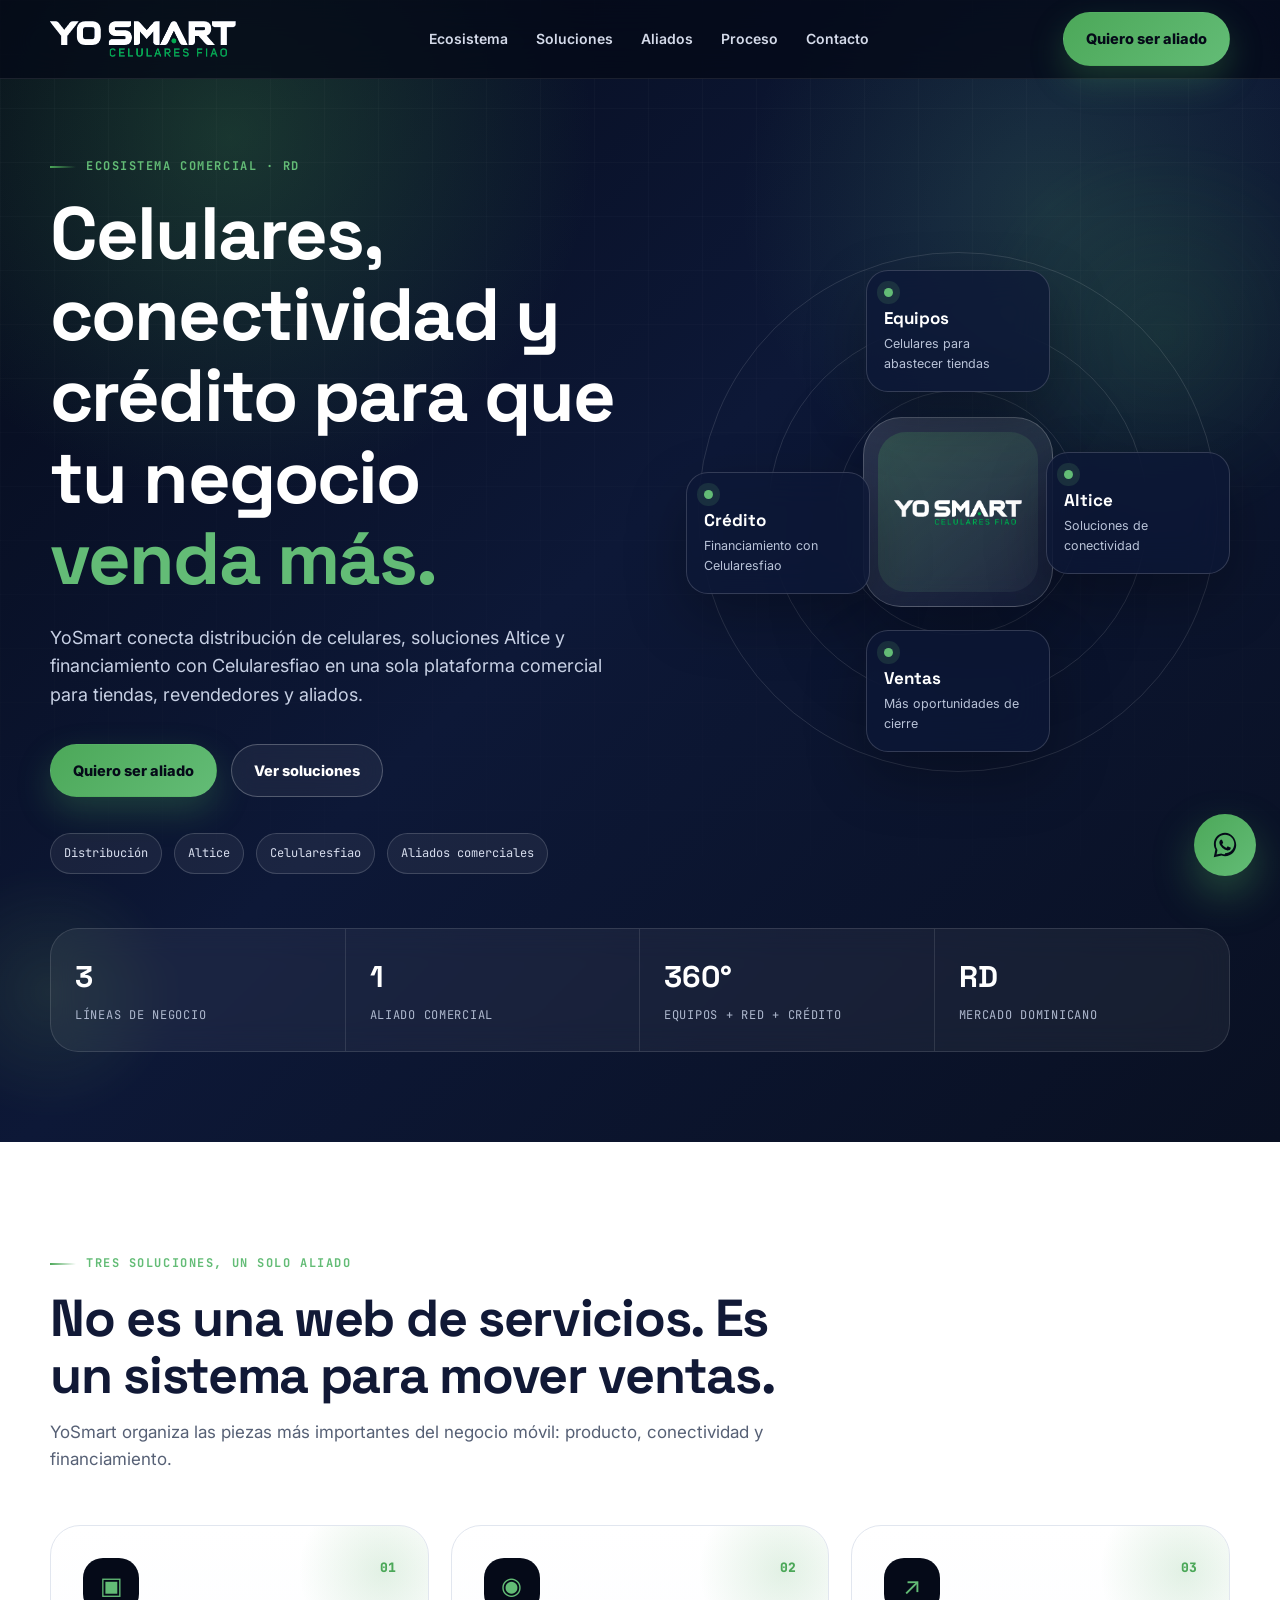
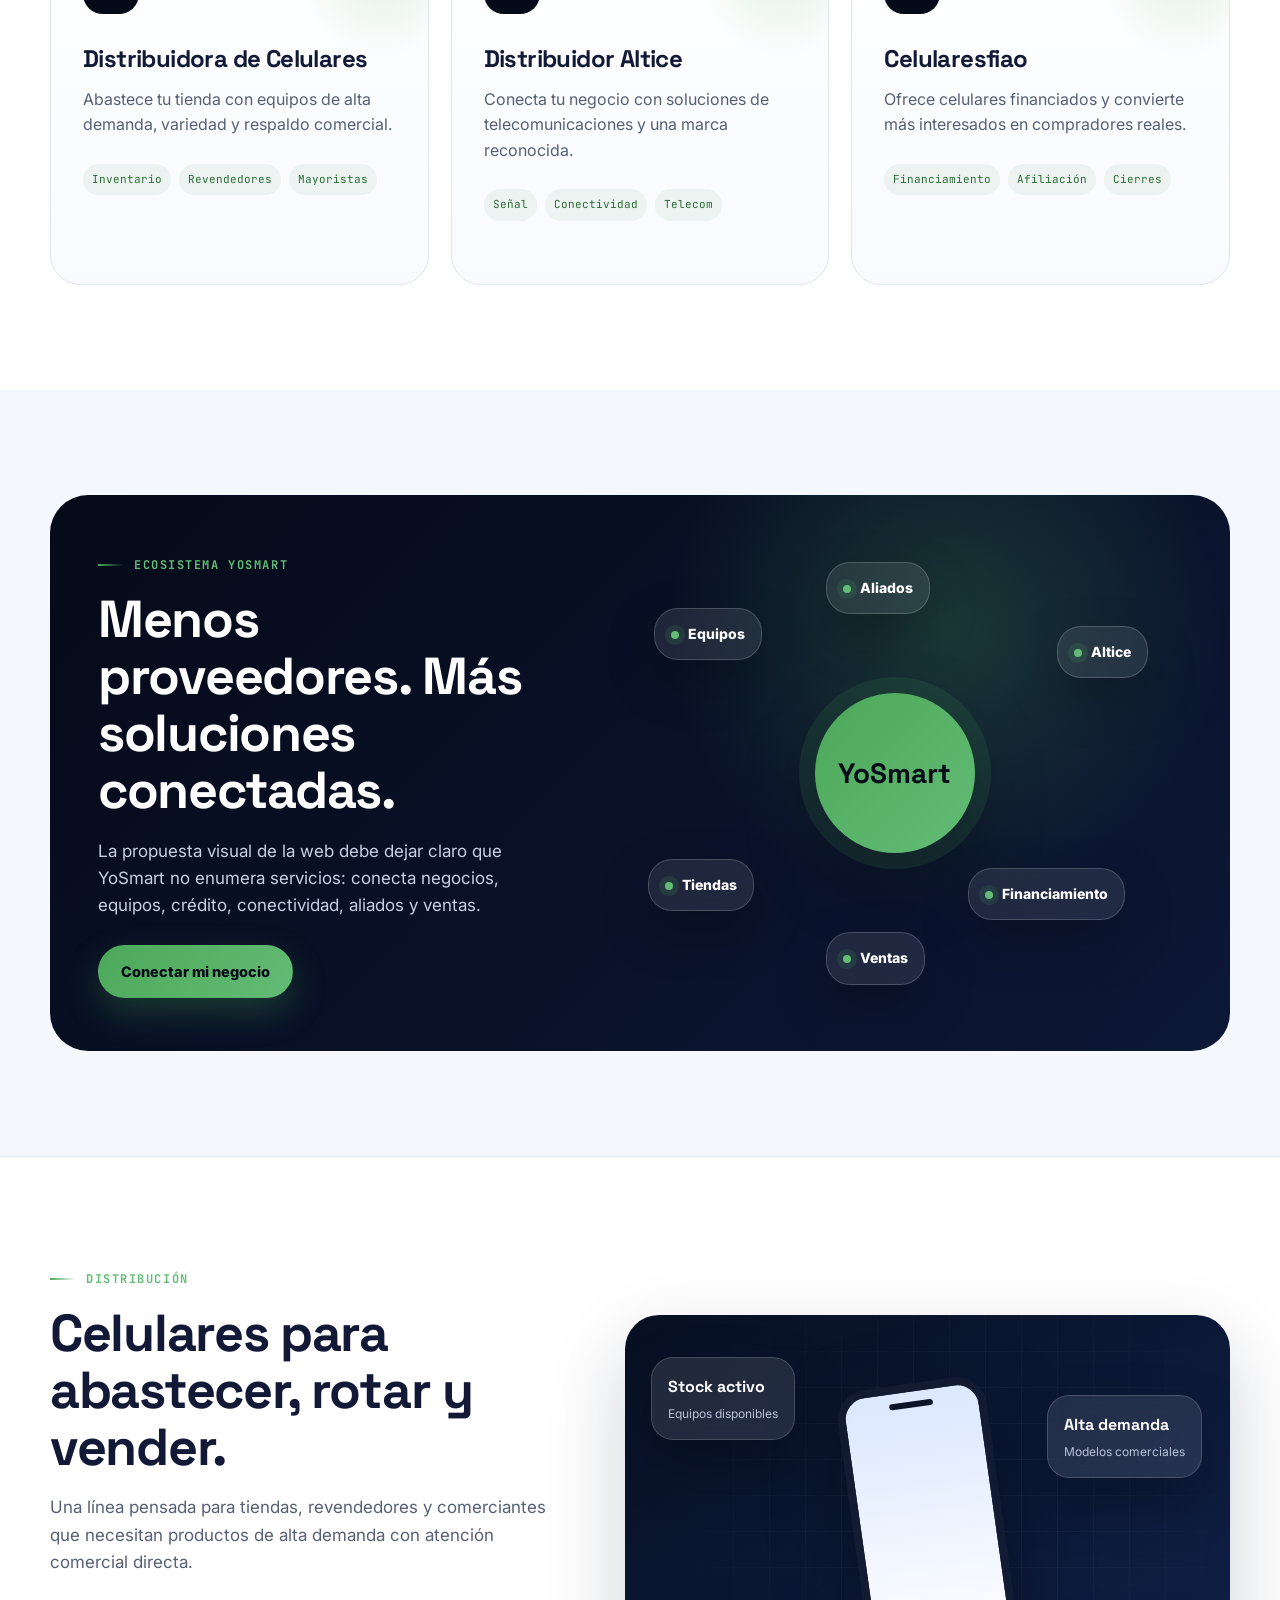
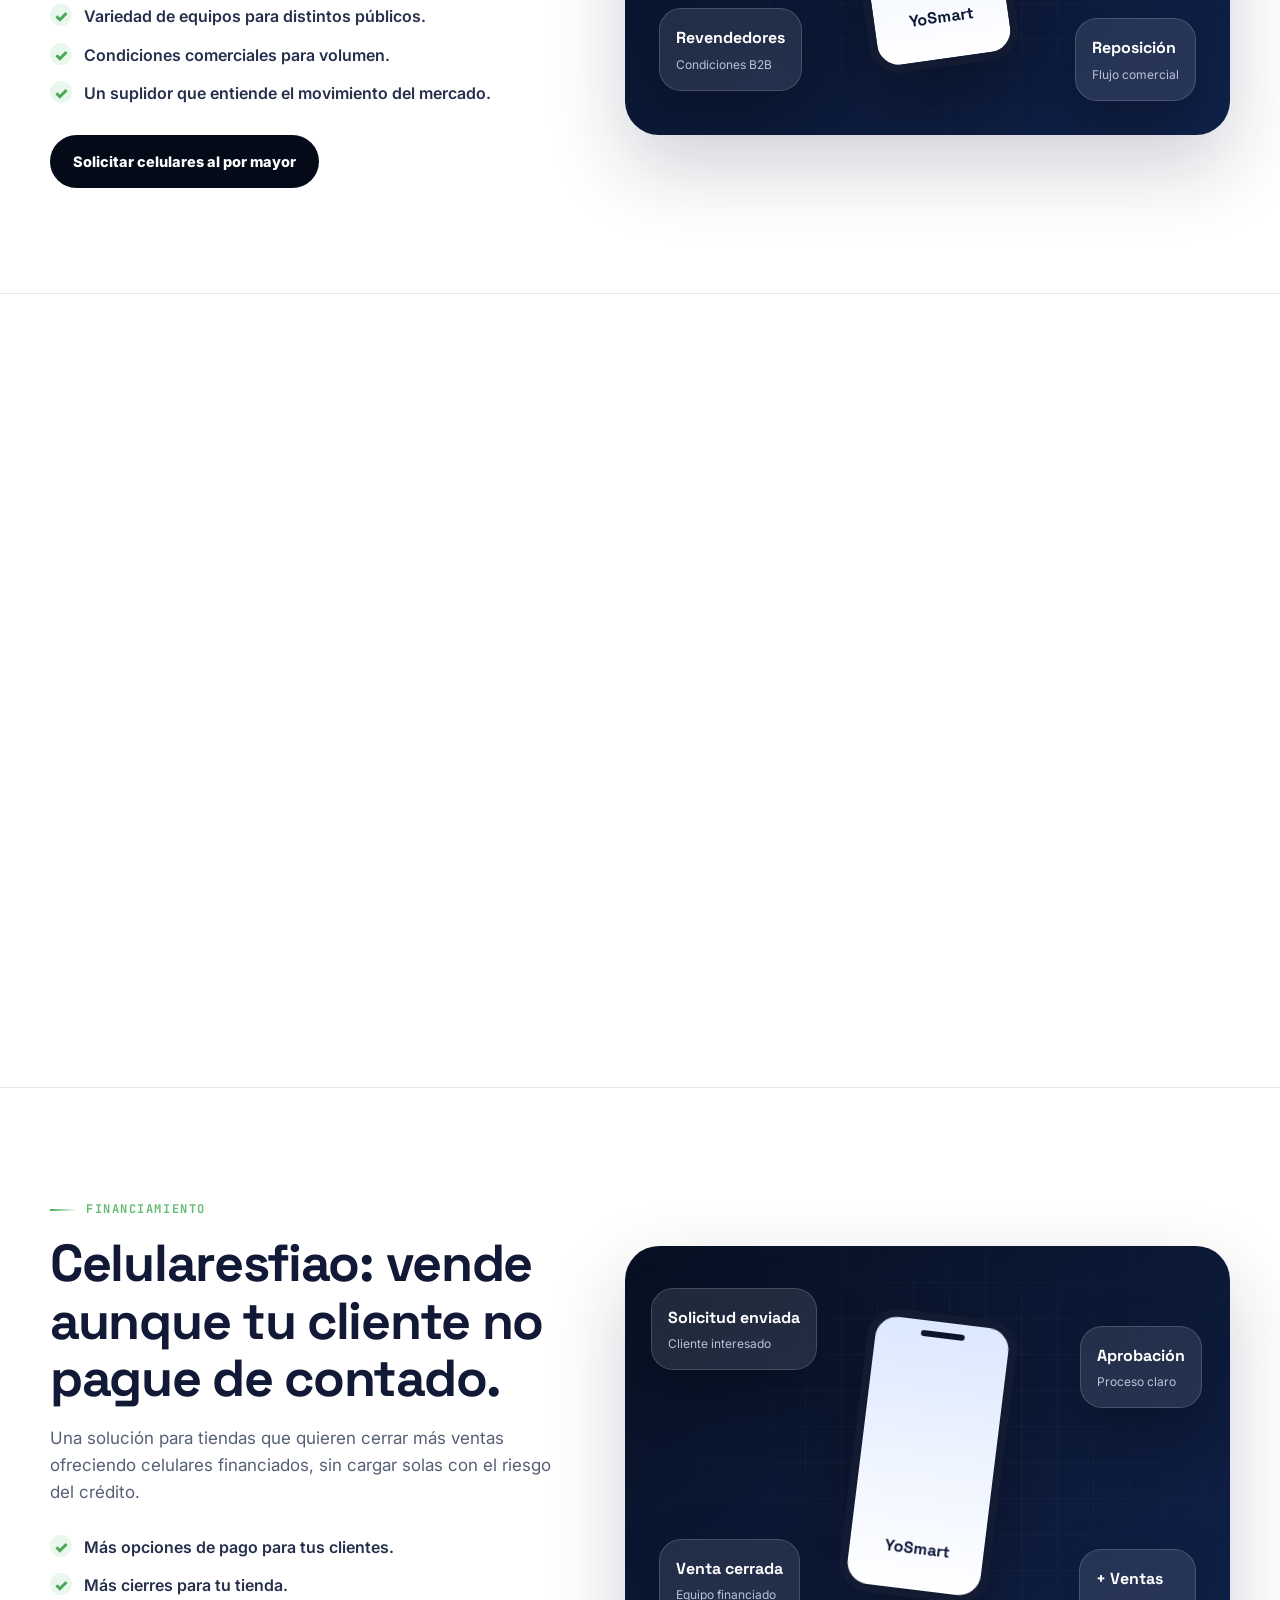
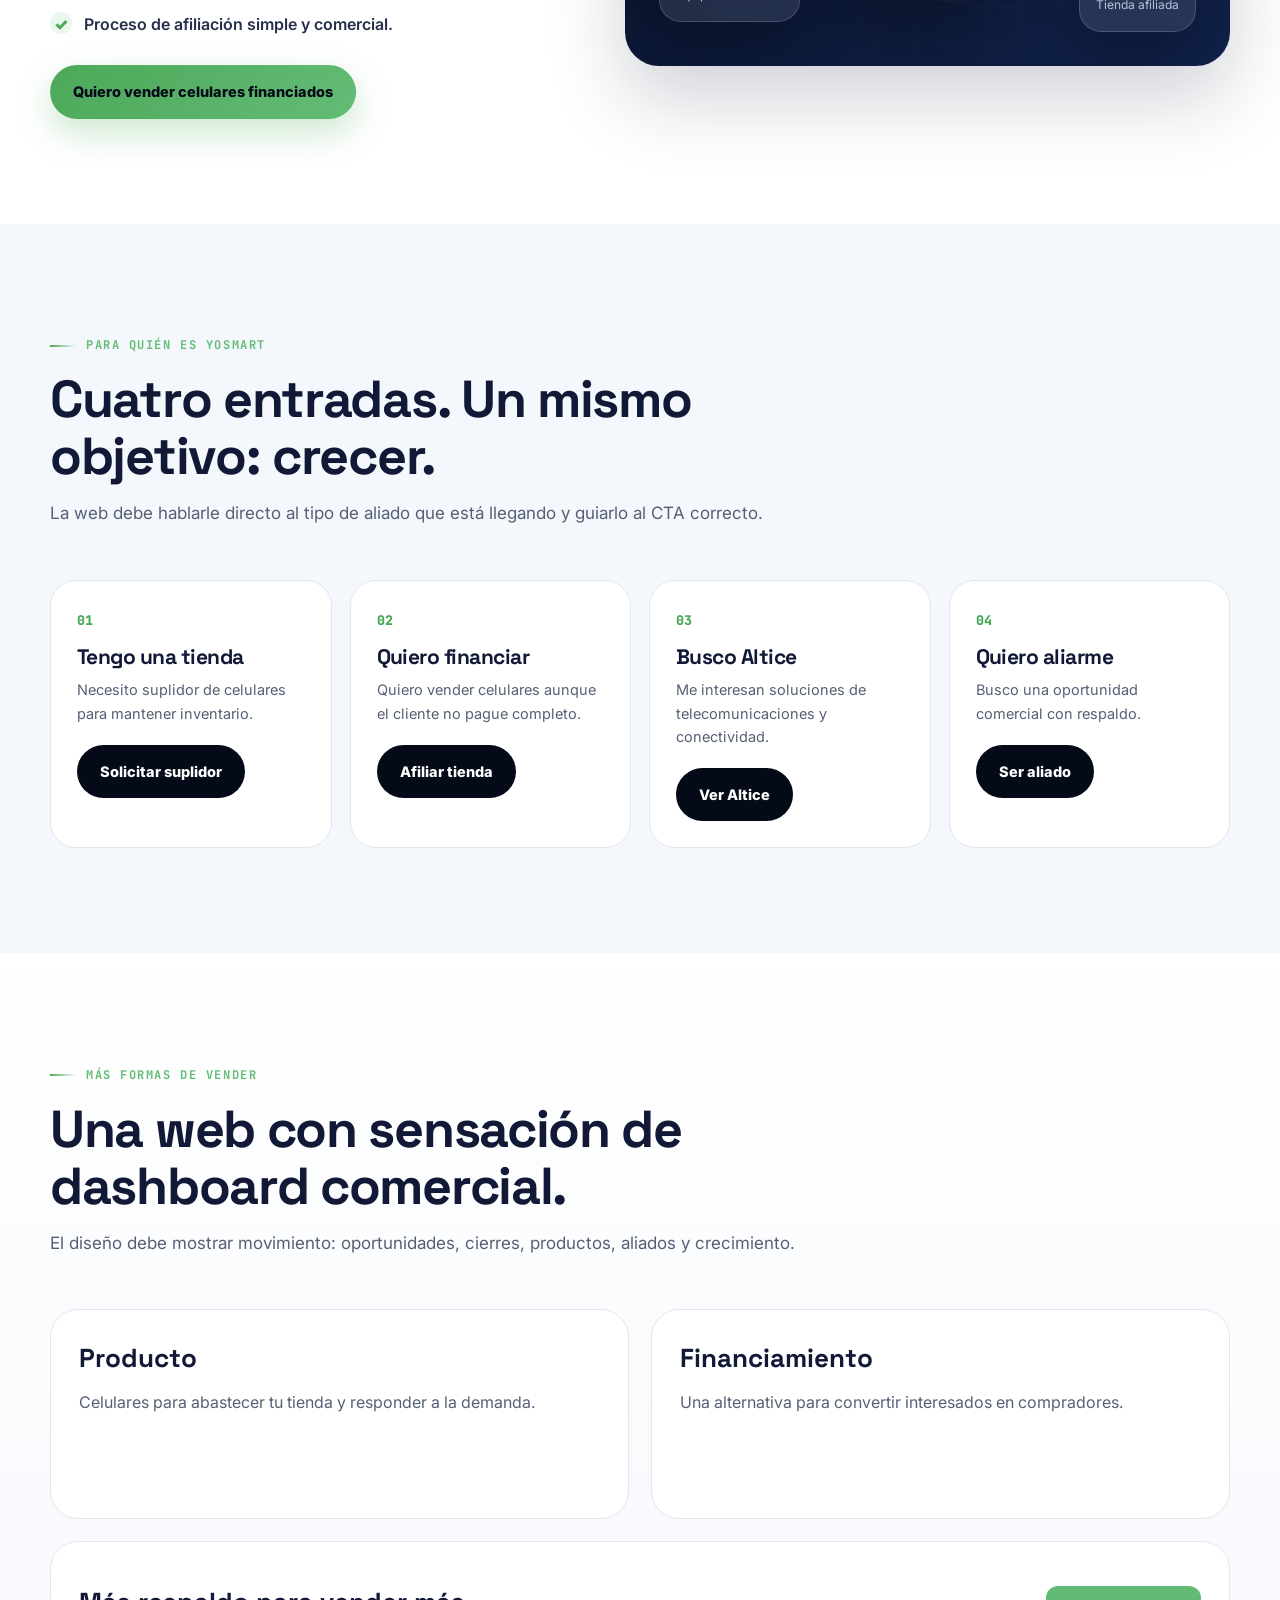
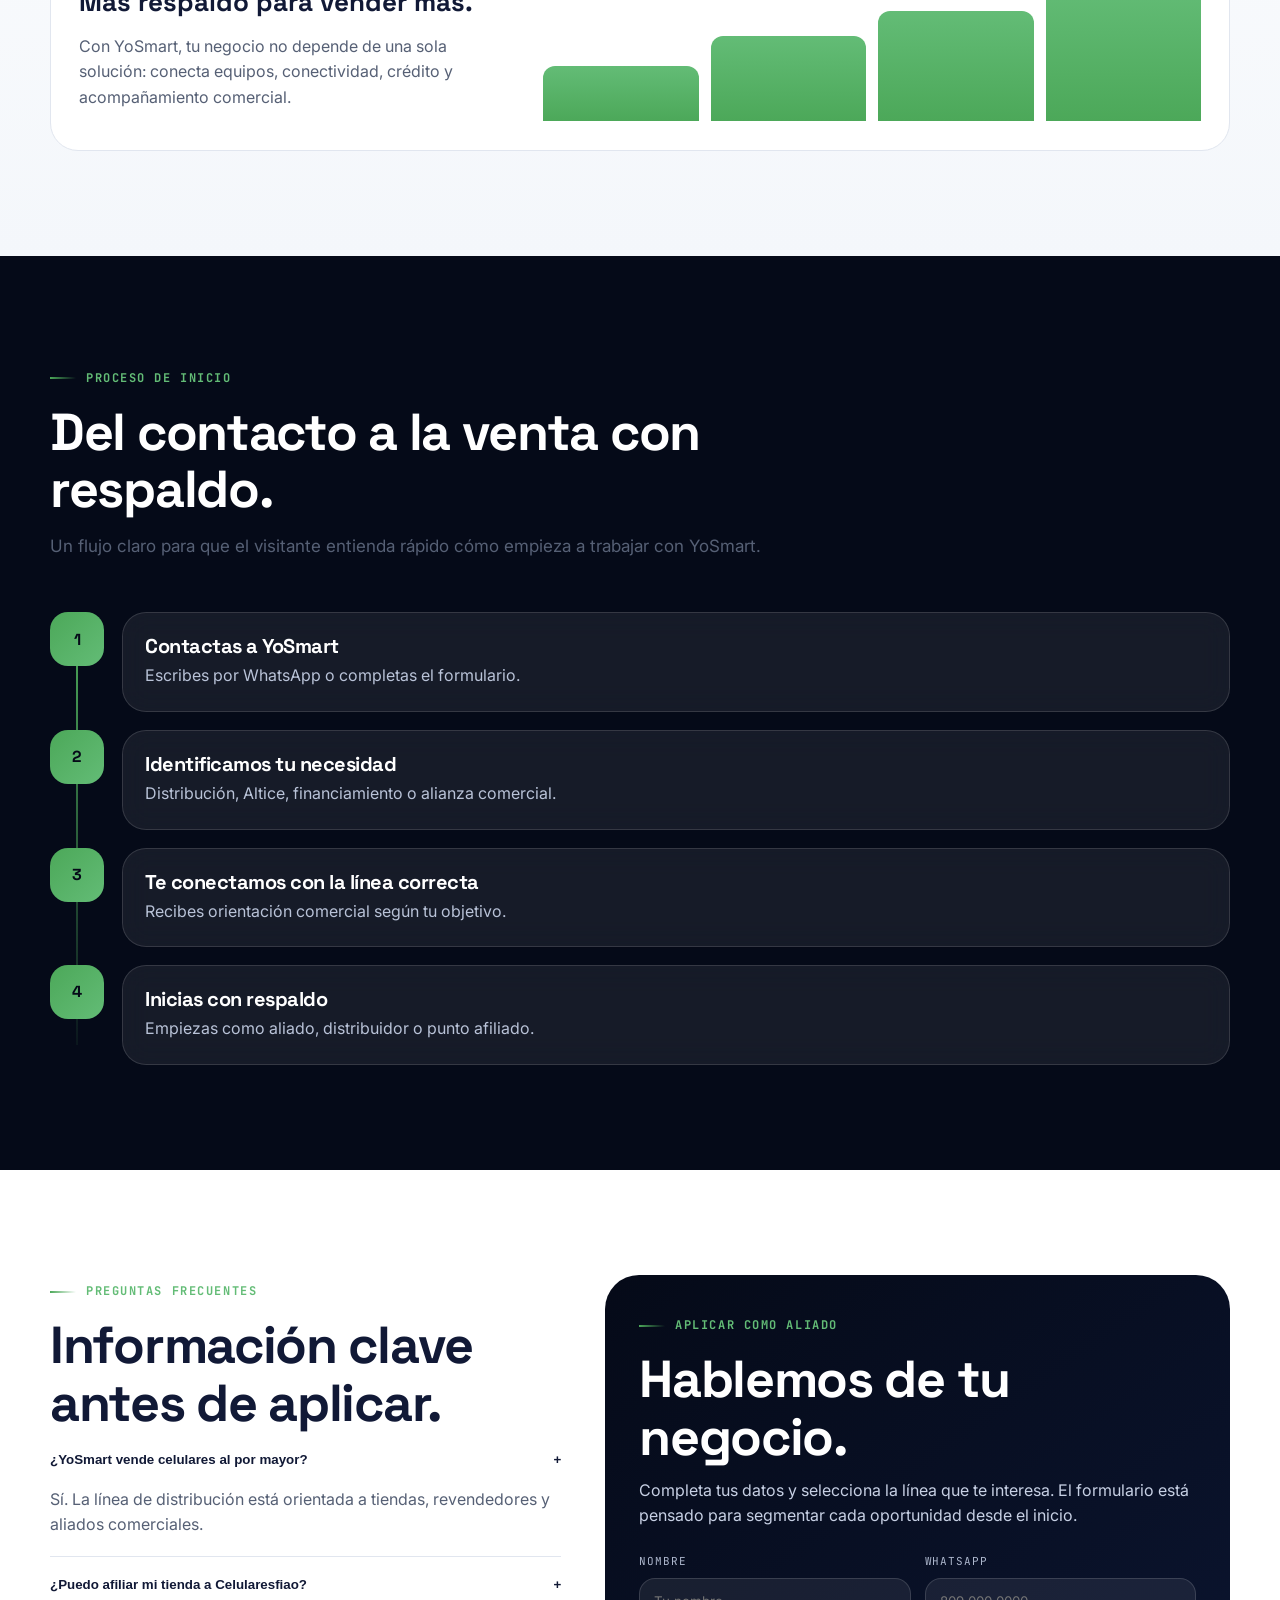
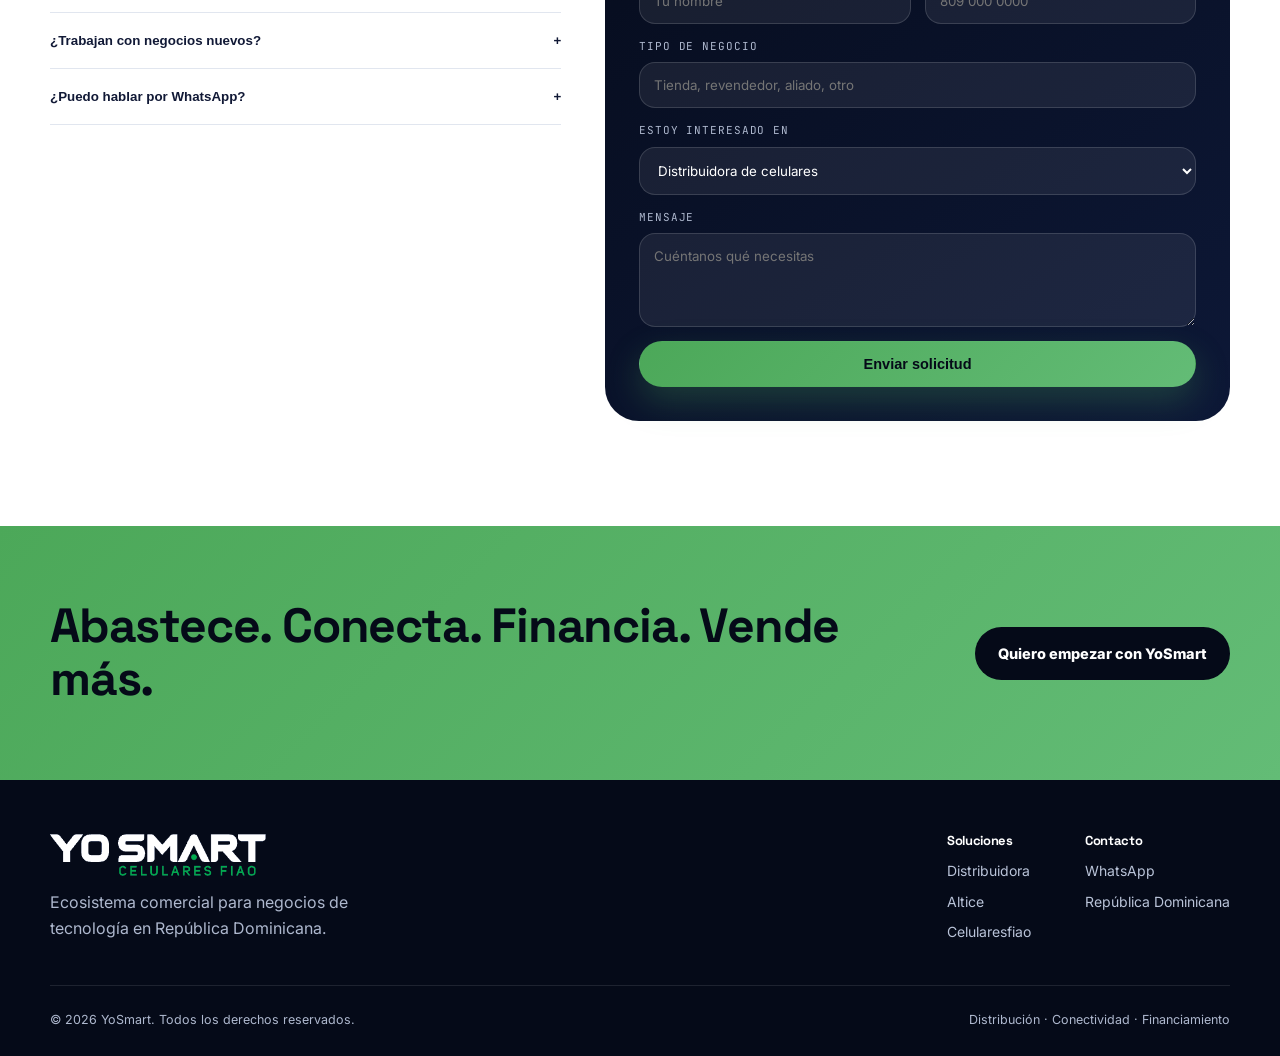
==== index.html @ c8b940a9 "Create index.html" ====
<!DOCTYPE html>
<html lang="es">
<head>
<meta charset="UTF-8" />
<meta name="viewport" content="width=device-width, initial-scale=1.0" />
<title>YoSmart | Ecosistema comercial de celulares, Altice y financiamiento</title>
<meta name="description" content="YoSmart conecta distribución de celulares, soluciones Altice y financiamiento con Celularesfiao para tiendas y aliados comerciales en República Dominicana." />
<link rel="preconnect" href="https://fonts.googleapis.com">
<link rel="preconnect" href="https://fonts.gstatic.com" crossorigin>
<link href="https://fonts.googleapis.com/css2?family=Space+Grotesk:wght@500;600;700&family=Inter:wght@400;500;600;700;800&family=JetBrains+Mono:wght@500;600;700&display=swap" rel="stylesheet">
<style>
:root{
  --navy:#0D1837;--navy-2:#101E44;--deep:#050A18;--deep-2:#081126;--green:#4CA859;--green-2:#63BC76;--lime:#B5FF7A;--white:#fff;--off:#F4F7FB;--muted:#AAB3C9;--text:#111936;--slate:#566075;--line:rgba(255,255,255,.12);--line-dark:#E1E6EF;--max:1180px;--display:'Space Grotesk',sans-serif;--body:'Inter',sans-serif;--mono:'JetBrains Mono',monospace;
}
*{box-sizing:border-box;margin:0;padding:0}
html{scroll-behavior:smooth}
body{font-family:var(--body);background:var(--off);color:var(--text);line-height:1.6;overflow-x:hidden}
a{color:inherit;text-decoration:none} img{max-width:100%;display:block} ul{list-style:none}
.wrap{width:min(var(--max),calc(100% - 48px));margin:auto}
@media(max-width:640px){.wrap{width:min(var(--max),calc(100% - 34px));}}
.eyebrow{font-family:var(--mono);font-size:12px;font-weight:700;letter-spacing:.13em;text-transform:uppercase;color:var(--green-2);display:inline-flex;gap:10px;align-items:center;margin-bottom:16px}
.eyebrow:before{content:'';width:26px;height:2px;background:linear-gradient(90deg,var(--green),transparent);display:block}
h1,h2,h3,h4{font-family:var(--display);letter-spacing:-.025em;line-height:1.1} h1{font-size:clamp(38px,6vw,74px)} h2{font-size:clamp(30px,4.2vw,52px)} h3{font-size:24px}
.btn{display:inline-flex;align-items:center;justify-content:center;gap:10px;padding:14px 22px;border-radius:999px;font-weight:800;font-size:14.5px;border:1px solid transparent;transition:.22s ease;white-space:nowrap}
.btn-primary{background:linear-gradient(135deg,var(--green),var(--green-2));color:var(--deep);box-shadow:0 14px 34px rgba(76,168,89,.28)}
.btn-primary:hover{transform:translateY(-2px);box-shadow:0 18px 44px rgba(76,168,89,.38)}
.btn-glass{border-color:rgba(255,255,255,.25);background:rgba(255,255,255,.06);color:#fff;backdrop-filter:blur(12px)}
.btn-glass:hover{border-color:var(--green-2);background:rgba(76,168,89,.12)}
.btn-dark{background:var(--deep);color:#fff}.btn-dark:hover{background:var(--navy)}
/* Header */
header{position:fixed;top:0;left:0;right:0;z-index:50;background:rgba(5,10,24,.78);backdrop-filter:blur(18px);border-bottom:1px solid rgba(255,255,255,.09)}
.nav{height:78px;display:flex;align-items:center;justify-content:space-between;gap:22px}.logo img{height:36px;width:auto}.nav-links{display:flex;align-items:center;gap:28px;color:#D4DAE9;font-size:14px;font-weight:600}.nav-links a:hover{color:#fff}.nav-actions{display:flex;align-items:center;gap:12px}.menu{display:none;background:none;color:#fff;border:0;font-size:28px}
@media(max-width:960px){.menu{display:block}.nav-links{position:fixed;top:78px;right:0;bottom:0;width:min(360px,100%);padding:28px;background:rgba(8,17,38,.98);flex-direction:column;align-items:flex-start;transform:translateX(105%);transition:.25s ease}.nav-links.open{transform:translateX(0)}.nav-links a{padding:12px 0;width:100%;border-bottom:1px solid rgba(255,255,255,.08)}.nav-actions .btn{display:none}}
/* Hero */
.hero{min-height:100vh;padding:150px 0 90px;color:#fff;position:relative;overflow:hidden;background:radial-gradient(circle at 18% 12%,rgba(76,168,89,.26),transparent 25%),radial-gradient(circle at 82% 18%,rgba(99,188,118,.17),transparent 22%),linear-gradient(135deg,var(--deep),var(--navy) 48%,#091022)}
.hero:before{content:'';position:absolute;inset:0;background-image:linear-gradient(rgba(255,255,255,.035) 1px,transparent 1px),linear-gradient(90deg,rgba(255,255,255,.035) 1px,transparent 1px);background-size:54px 54px;mask-image:linear-gradient(to bottom,#000 0%,transparent 90%);opacity:.72}
.orb{position:absolute;border-radius:50%;filter:blur(2px);opacity:.65}.orb.one{width:410px;height:410px;background:radial-gradient(circle,rgba(76,168,89,.18),transparent 68%);right:-90px;top:130px;animation:float 7s ease-in-out infinite}.orb.two{width:260px;height:260px;background:radial-gradient(circle,rgba(181,255,122,.14),transparent 70%);left:-80px;bottom:20px;animation:float 8s ease-in-out infinite reverse}
@keyframes float{0%,100%{transform:translateY(0)}50%{transform:translateY(-18px)}}
.hero-grid{position:relative;z-index:2;display:grid;grid-template-columns:1fr .95fr;gap:64px;align-items:center}@media(max-width:980px){.hero-grid{grid-template-columns:1fr;gap:46px}}
.hero h1 span{color:var(--green-2)}.hero-sub{font-size:18px;color:#C7D0E4;max-width:620px;margin:24px 0 34px}.hero-ctas{display:flex;gap:14px;flex-wrap:wrap}.trust-row{display:flex;gap:12px;flex-wrap:wrap;margin-top:36px}.pill{border:1px solid rgba(255,255,255,.16);background:rgba(255,255,255,.06);padding:10px 13px;border-radius:999px;font-family:var(--mono);font-size:12px;color:#D8DEEE}
.ecosystem{position:relative;min-height:540px;display:grid;place-items:center}.rings{position:absolute;inset:0;display:grid;place-items:center}.ring{position:absolute;border:1px solid rgba(255,255,255,.12);border-radius:50%;animation:spin 22s linear infinite}.ring.r1{width:520px;height:520px}.ring.r2{width:380px;height:380px;animation-duration:18s;animation-direction:reverse}.ring.r3{width:245px;height:245px;animation-duration:28s}@keyframes spin{to{transform:rotate(360deg)}}
.core{position:relative;z-index:3;width:190px;height:190px;border-radius:38px;background:linear-gradient(145deg,rgba(255,255,255,.13),rgba(255,255,255,.04));border:1px solid rgba(255,255,255,.22);display:grid;place-items:center;box-shadow:0 30px 90px rgba(0,0,0,.36);backdrop-filter:blur(16px)}.core:after{content:'';position:absolute;inset:14px;border-radius:28px;background:linear-gradient(135deg,rgba(76,168,89,.25),rgba(255,255,255,.04));z-index:-1}.core img{width:128px}
.node{position:absolute;z-index:4;width:184px;background:rgba(13,24,55,.74);border:1px solid rgba(255,255,255,.16);border-radius:22px;padding:17px;box-shadow:0 24px 60px rgba(0,0,0,.28);backdrop-filter:blur(18px);animation:bob 4.8s ease-in-out infinite}.node b{font-family:var(--display);display:block;font-size:17px;line-height:1.1}.node span{font-size:12.5px;color:#B9C3D8;display:block;margin-top:6px}.node:before{content:'';width:9px;height:9px;background:var(--green-2);border-radius:50%;display:block;box-shadow:0 0 0 7px rgba(99,188,118,.15);margin-bottom:12px}.n1{top:28px;left:50%;transform:translateX(-50%);animation-delay:.2s}.n2{right:0;top:210px;animation-delay:.8s}.n3{left:0;top:230px;animation-delay:1.1s}.n4{bottom:30px;left:50%;transform:translateX(-50%);animation-delay:1.5s}@keyframes bob{0%,100%{margin-top:0}50%{margin-top:-10px}}
.metric-strip{position:relative;z-index:3;margin-top:54px;display:grid;grid-template-columns:repeat(4,1fr);border:1px solid rgba(255,255,255,.12);border-radius:28px;overflow:hidden;background:rgba(255,255,255,.055);backdrop-filter:blur(15px)}.metric{padding:24px;border-right:1px solid rgba(255,255,255,.11)}.metric:last-child{border-right:0}.metric b{font-family:var(--display);font-size:30px;display:block;color:#fff}.metric span{font-size:12px;color:#AEB8CE;font-family:var(--mono);text-transform:uppercase;letter-spacing:.06em}@media(max-width:820px){.metric-strip{grid-template-columns:1fr 1fr}.metric:nth-child(2){border-right:0}}@media(max-width:520px){.ecosystem{min-height:460px}.ring.r1{width:380px;height:380px}.ring.r2{width:285px;height:285px}.node{width:150px;padding:13px}.n2{right:-8px}.n3{left:-8px}.metric-strip{grid-template-columns:1fr}.metric{border-right:0;border-bottom:1px solid rgba(255,255,255,.11)}}
section{padding:105px 0}@media(max-width:720px){section{padding:76px 0}}
.section-head{max-width:760px;margin-bottom:52px}.section-head p{margin-top:15px;color:var(--slate);font-size:17px}.dark{background:linear-gradient(180deg,var(--deep),var(--navy));color:#fff}.dark h2,.dark h3{color:#fff}.dark .section-head p{color:#B9C3D8}
/* solution cards */
.solutions{background:#fff}.solution-grid{display:grid;grid-template-columns:repeat(3,1fr);gap:22px}@media(max-width:900px){.solution-grid{grid-template-columns:1fr}}
.solution-card{position:relative;overflow:hidden;border:1px solid var(--line-dark);border-radius:30px;padding:32px;min-height:360px;background:linear-gradient(180deg,#fff,#F8FAFE);transition:.25s ease}.solution-card:hover{transform:translateY(-7px);box-shadow:0 28px 60px rgba(13,24,55,.12)}.solution-card:after{content:'';position:absolute;right:-40px;top:-40px;width:170px;height:170px;background:radial-gradient(circle,rgba(76,168,89,.16),transparent 70%);border-radius:50%}.card-top{display:flex;justify-content:space-between;align-items:flex-start;margin-bottom:32px}.icon{width:56px;height:56px;border-radius:20px;background:var(--deep);display:grid;place-items:center;color:var(--green-2);font-size:24px}.num{font-family:var(--mono);font-weight:800;color:var(--green);font-size:13px}.solution-card p{color:var(--slate);margin:14px 0 26px}.mini-tags{display:flex;flex-wrap:wrap;gap:8px;margin-top:auto}.mini-tags span{font-family:var(--mono);font-size:11px;background:#EDF3F0;color:#296C34;border-radius:999px;padding:7px 9px}
/* ecosystem section */
.eco-section{background:var(--off)}.eco-panel{display:grid;grid-template-columns:.9fr 1.1fr;gap:40px;align-items:center;background:linear-gradient(135deg,var(--deep),var(--navy));border-radius:38px;padding:48px;overflow:hidden;position:relative;color:#fff}.eco-panel:before{content:'';position:absolute;inset:0;background:radial-gradient(circle at 76% 24%,rgba(76,168,89,.25),transparent 28%);pointer-events:none}.eco-panel>div{position:relative;z-index:2}.eco-map{height:460px;position:relative}.eco-dot{position:absolute;background:rgba(255,255,255,.09);border:1px solid rgba(255,255,255,.18);border-radius:24px;padding:14px 16px;backdrop-filter:blur(14px);font-weight:800;font-size:14px;box-shadow:0 20px 50px rgba(0,0,0,.25)}.eco-dot:before{content:'';display:inline-block;width:8px;height:8px;background:var(--green-2);border-radius:50%;margin-right:9px;box-shadow:0 0 0 6px rgba(76,168,89,.14)}.eco-center{position:absolute;inset:50% auto auto 50%;transform:translate(-50%,-50%);width:160px;height:160px;border-radius:50%;display:grid;place-items:center;background:linear-gradient(135deg,var(--green),var(--green-2));color:var(--deep);font-family:var(--display);font-size:28px;font-weight:800;box-shadow:0 0 0 16px rgba(76,168,89,.12),0 28px 70px rgba(0,0,0,.34)}.d1{left:8%;top:14%}.d2{right:6%;top:18%}.d3{right:10%;bottom:18%}.d4{left:7%;bottom:20%}.d5{left:38%;top:4%}.d6{left:38%;bottom:4%}@media(max-width:900px){.eco-panel{grid-template-columns:1fr;padding:34px 24px}.eco-map{height:390px}}
/* detail lines */
.line-detail{background:#fff;border-top:1px solid var(--line-dark)}.detail-grid{display:grid;grid-template-columns:.92fr 1.08fr;gap:60px;align-items:center}.detail-grid.rev{grid-template-columns:1.08fr .92fr}@media(max-width:900px){.detail-grid,.detail-grid.rev{grid-template-columns:1fr;gap:34px}}
.detail-copy p{color:var(--slate);font-size:17px;margin:18px 0 26px}.checks{display:grid;gap:13px;margin:28px 0}.checks li{display:flex;gap:12px;align-items:flex-start;color:#26304C;font-weight:600}.checks li:before{content:'✓';width:22px;height:22px;border-radius:50%;background:#E9F7EC;color:var(--green);display:inline-grid;place-items:center;font-weight:900;flex:0 0 22px}
.visual-card{position:relative;min-height:420px;border-radius:34px;background:linear-gradient(145deg,#071022,#10214A);overflow:hidden;padding:28px;color:#fff;box-shadow:0 32px 80px rgba(13,24,55,.20)}.visual-card:before{content:'';position:absolute;inset:0;background-image:linear-gradient(rgba(255,255,255,.05) 1px,transparent 1px),linear-gradient(90deg,rgba(255,255,255,.05) 1px,transparent 1px);background-size:36px 36px;mask-image:radial-gradient(circle at 55% 45%,#000,transparent 78%)}.floating-card{position:absolute;background:rgba(255,255,255,.1);border:1px solid rgba(255,255,255,.16);border-radius:22px;padding:16px;backdrop-filter:blur(14px);box-shadow:0 24px 54px rgba(0,0,0,.26)}.floating-card b{font-family:var(--display)}.floating-card span{display:block;color:#B9C3D8;font-size:12px;margin-top:4px}.phone{position:absolute;width:150px;height:285px;border-radius:30px;background:linear-gradient(180deg,#DCE8FF,#FFFFFF);left:50%;top:50%;transform:translate(-50%,-50%) rotate(-8deg);box-shadow:0 30px 80px rgba(0,0,0,.35);border:8px solid #121B32}.phone:before{content:'';position:absolute;left:50%;top:10px;transform:translateX(-50%);width:44px;height:6px;border-radius:99px;background:#0C1428}.phone:after{content:'YoSmart';position:absolute;left:20px;right:20px;bottom:28px;color:#0D1837;font-family:var(--display);font-weight:800;text-align:center}.fc1{left:26px;top:42px}.fc2{right:28px;top:80px}.fc3{left:34px;bottom:44px}.fc4{right:34px;bottom:34px}
/* audience */
.audience{background:var(--off)}.aud-grid{display:grid;grid-template-columns:repeat(4,1fr);gap:18px}@media(max-width:980px){.aud-grid{grid-template-columns:1fr 1fr}}@media(max-width:580px){.aud-grid{grid-template-columns:1fr}}
.aud-card{background:#fff;border:1px solid var(--line-dark);border-radius:26px;padding:26px;transition:.2s ease}.aud-card:hover{transform:translateY(-5px);box-shadow:0 20px 50px rgba(13,24,55,.09)}.aud-card small{font-family:var(--mono);color:var(--green);font-weight:800}.aud-card h3{font-size:21px;margin:13px 0 10px}.aud-card p{color:var(--slate);font-size:14.5px;margin-bottom:20px}
/* dashboard */
.dashboard{background:linear-gradient(180deg,#fff,var(--off))}.dash-grid{display:grid;grid-template-columns:1fr 1fr;gap:22px}@media(max-width:820px){.dash-grid{grid-template-columns:1fr}}
.dash-card{border-radius:28px;border:1px solid var(--line-dark);background:#fff;padding:28px;min-height:210px;position:relative;overflow:hidden}.dash-card.wide{grid-column:1/-1;display:grid;grid-template-columns:.8fr 1.2fr;gap:26px;align-items:center}@media(max-width:820px){.dash-card.wide{grid-template-columns:1fr}}.dash-card b{font-family:var(--display);font-size:26px}.dash-card p{color:var(--slate);margin-top:10px}.bars{display:flex;gap:12px;align-items:flex-end;height:150px}.bars span{flex:1;border-radius:12px 12px 0 0;background:linear-gradient(180deg,var(--green-2),var(--green));min-height:35px;animation:grow 2.5s ease-in-out infinite}.bars span:nth-child(2){height:85px;animation-delay:.2s}.bars span:nth-child(3){height:110px;animation-delay:.4s}.bars span:nth-child(4){height:135px;animation-delay:.6s}@keyframes grow{0%,100%{opacity:.55}50%{opacity:1;transform:scaleY(1.05)}}
/* process */
.process{background:var(--deep);color:#fff}.timeline{position:relative;display:grid;gap:18px;margin-top:44px}.timeline:before{content:'';position:absolute;left:26px;top:20px;bottom:20px;width:2px;background:linear-gradient(var(--green),rgba(76,168,89,.08))}.step{position:relative;display:grid;grid-template-columns:54px 1fr;gap:18px;align-items:start}.step-num{position:relative;z-index:2;width:54px;height:54px;border-radius:18px;background:linear-gradient(135deg,var(--green),var(--green-2));color:var(--deep);display:grid;place-items:center;font-family:var(--display);font-weight:800}.step-box{background:rgba(255,255,255,.07);border:1px solid rgba(255,255,255,.13);border-radius:24px;padding:22px;backdrop-filter:blur(14px)}.step-box h3{font-size:20px;margin-bottom:6px}.step-box p{color:#B9C3D8}
/* FAQ Contact */
.faq-contact{background:#fff}.fc-grid{display:grid;grid-template-columns:.9fr 1.1fr;gap:44px}@media(max-width:900px){.fc-grid{grid-template-columns:1fr}}.faq-item{border-bottom:1px solid var(--line-dark)}.faq-q{width:100%;background:none;border:0;padding:20px 0;text-align:left;font-weight:800;color:var(--text);display:flex;justify-content:space-between;gap:20px;cursor:pointer}.faq-a{max-height:0;overflow:hidden;transition:.25s ease}.faq-a p{color:var(--slate);padding-bottom:18px}.faq-item.open .faq-a{max-height:140px}.contact-card{background:linear-gradient(145deg,var(--deep),var(--navy));border-radius:34px;padding:34px;color:#fff;position:sticky;top:96px}form{display:grid;gap:14px;margin-top:24px}label{font-family:var(--mono);font-size:11px;text-transform:uppercase;letter-spacing:.08em;color:#AEB8CE}input,select,textarea{width:100%;border:1px solid rgba(255,255,255,.14);background:rgba(255,255,255,.07);border-radius:16px;padding:14px;color:#fff;font-family:var(--body);outline:0}input:focus,select:focus,textarea:focus{border-color:var(--green-2)}.field{display:grid;gap:7px}.row{display:grid;grid-template-columns:1fr 1fr;gap:14px}@media(max-width:560px){.row{grid-template-columns:1fr}}
.cta-final{padding:74px 0;background:linear-gradient(135deg,var(--green),var(--green-2));color:var(--deep)}.cta-box{display:flex;justify-content:space-between;align-items:center;gap:28px}.cta-box h2{font-size:clamp(30px,4vw,48px)}@media(max-width:820px){.cta-box{flex-direction:column;align-items:flex-start}}
footer{background:var(--deep);color:#AEB8CE;padding:54px 0 26px}.footer-grid{display:flex;justify-content:space-between;gap:32px;flex-wrap:wrap;border-bottom:1px solid rgba(255,255,255,.1);padding-bottom:34px}.footer-grid img{height:42px}.footer-links{display:flex;gap:54px;flex-wrap:wrap}.footer-links h4{font-size:13px;color:#fff;margin-bottom:12px}.footer-links a,.footer-links span{display:block;margin:8px 0;color:#B9C3D8;font-size:14px}.copy{display:flex;justify-content:space-between;gap:12px;flex-wrap:wrap;margin-top:24px;font-size:12.5px}
.wa{position:fixed;right:24px;bottom:24px;z-index:60;width:62px;height:62px;border-radius:50%;background:linear-gradient(135deg,var(--green),var(--green-2));display:grid;place-items:center;box-shadow:0 18px 42px rgba(76,168,89,.38);transition:.2s ease}.wa:hover{transform:scale(1.07)}.wa svg{width:30px;height:30px;fill:var(--deep)}
.reveal{opacity:0;transform:translateY(18px);transition:.55s ease}.reveal.in{opacity:1;transform:none}
@media(prefers-reduced-motion:reduce){*,*:before,*:after{animation:none!important;transition:none!important}html{scroll-behavior:auto}.reveal{opacity:1;transform:none}}
</style>
</head>
<body>
<header>
  <div class="wrap nav">
    <a href="#inicio" class="logo"><img src="[data-uri]" alt="YoSmart"></a>
    <nav class="nav-links" id="navLinks">
      <a href="#ecosistema">Ecosistema</a><a href="#soluciones">Soluciones</a><a href="#aliados">Aliados</a><a href="#proceso">Proceso</a><a href="#contacto">Contacto</a>
    </nav>
    <div class="nav-actions"><a class="btn btn-primary" href="#contacto">Quiero ser aliado</a><button class="menu" id="menu">☰</button></div>
  </div>
</header>
<main>
<section class="hero" id="inicio">
  <div class="orb one"></div><div class="orb two"></div>
  <div class="wrap hero-grid">
    <div>
      <div class="eyebrow">Ecosistema comercial · RD</div>
      <h1>Celulares, conectividad y crédito para que tu negocio <span>venda más.</span></h1>
      <p class="hero-sub">YoSmart conecta distribución de celulares, soluciones Altice y financiamiento con Celularesfiao en una sola plataforma comercial para tiendas, revendedores y aliados.</p>
      <div class="hero-ctas"><a href="#contacto" class="btn btn-primary">Quiero ser aliado</a><a href="#soluciones" class="btn btn-glass">Ver soluciones</a></div>
      <div class="trust-row"><span class="pill">Distribución</span><span class="pill">Altice</span><span class="pill">Celularesfiao</span><span class="pill">Aliados comerciales</span></div>
    </div>
    <div class="ecosystem" aria-label="Ecosistema YoSmart">
      <div class="rings"><div class="ring r1"></div><div class="ring r2"></div><div class="ring r3"></div></div>
      <div class="core"><img src="[data-uri]" alt="YoSmart"></div>
      <div class="node n1"><b>Equipos</b><span>Celulares para abastecer tiendas</span></div>
      <div class="node n2"><b>Altice</b><span>Soluciones de conectividad</span></div>
      <div class="node n3"><b>Crédito</b><span>Financiamiento con Celularesfiao</span></div>
      <div class="node n4"><b>Ventas</b><span>Más oportunidades de cierre</span></div>
    </div>
  </div>
  <div class="wrap metric-strip">
    <div class="metric"><b>3</b><span>Líneas de negocio</span></div><div class="metric"><b>1</b><span>Aliado comercial</span></div><div class="metric"><b>360°</b><span>Equipos + red + crédito</span></div><div class="metric"><b>RD</b><span>Mercado dominicano</span></div>
  </div>
</section>
<section class="solutions" id="soluciones">
  <div class="wrap">
    <div class="section-head reveal"><div class="eyebrow">Tres soluciones, un solo aliado</div><h2>No es una web de servicios. Es un sistema para mover ventas.</h2><p>YoSmart organiza las piezas más importantes del negocio móvil: producto, conectividad y financiamiento.</p></div>
    <div class="solution-grid">
      <article class="solution-card reveal"><div class="card-top"><div class="icon">▣</div><span class="num">01</span></div><h3>Distribuidora de Celulares</h3><p>Abastece tu tienda con equipos de alta demanda, variedad y respaldo comercial.</p><div class="mini-tags"><span>Inventario</span><span>Revendedores</span><span>Mayoristas</span></div></article>
      <article class="solution-card reveal"><div class="card-top"><div class="icon">◉</div><span class="num">02</span></div><h3>Distribuidor Altice</h3><p>Conecta tu negocio con soluciones de telecomunicaciones y una marca reconocida.</p><div class="mini-tags"><span>Señal</span><span>Conectividad</span><span>Telecom</span></div></article>
      <article class="solution-card reveal"><div class="card-top"><div class="icon">↗</div><span class="num">03</span></div><h3>Celularesfiao</h3><p>Ofrece celulares financiados y convierte más interesados en compradores reales.</p><div class="mini-tags"><span>Financiamiento</span><span>Afiliación</span><span>Cierres</span></div></article>
    </div>
  </div>
</section>
<section class="eco-section" id="ecosistema">
  <div class="wrap eco-panel reveal">
    <div><div class="eyebrow">Ecosistema YoSmart</div><h2>Menos proveedores. Más soluciones conectadas.</h2><p style="color:#C7D0E4;margin:18px 0 26px;font-size:17px">La propuesta visual de la web debe dejar claro que YoSmart no enumera servicios: conecta negocios, equipos, crédito, conectividad, aliados y ventas.</p><a href="#contacto" class="btn btn-primary">Conectar mi negocio</a></div>
    <div class="eco-map">
      <div class="eco-center">YoSmart</div>
      <div class="eco-dot d1">Equipos</div><div class="eco-dot d2">Altice</div><div class="eco-dot d3">Financiamiento</div><div class="eco-dot d4">Tiendas</div><div class="eco-dot d5">Aliados</div><div class="eco-dot d6">Ventas</div>
    </div>
  </div>
</section>
<section class="line-detail" id="distribuidora">
  <div class="wrap detail-grid">
    <div class="detail-copy reveal"><div class="eyebrow">Distribución</div><h2>Celulares para abastecer, rotar y vender.</h2><p>Una línea pensada para tiendas, revendedores y comerciantes que necesitan productos de alta demanda con atención comercial directa.</p><ul class="checks"><li>Variedad de equipos para distintos públicos.</li><li>Condiciones comerciales para volumen.</li><li>Un suplidor que entiende el movimiento del mercado.</li></ul><a href="#contacto" class="btn btn-dark">Solicitar celulares al por mayor</a></div>
    <div class="visual-card reveal"><div class="phone"></div><div class="floating-card fc1"><b>Stock activo</b><span>Equipos disponibles</span></div><div class="floating-card fc2"><b>Alta demanda</b><span>Modelos comerciales</span></div><div class="floating-card fc3"><b>Revendedores</b><span>Condiciones B2B</span></div><div class="floating-card fc4"><b>Reposición</b><span>Flujo comercial</span></div></div>
  </div>
</section>
<section class="line-detail" id="altice">
  <div class="wrap detail-grid rev">
    <div class="visual-card reveal"><div class="floating-card fc1"><b>Señal</b><span>Conectividad</span></div><div class="floating-card fc2"><b>Altice</b><span>Respaldo de marca</span></div><div class="floating-card fc3"><b>Clientes</b><span>Soluciones telecom</span></div><div class="floating-card fc4"><b>Aliados</b><span>Oportunidad comercial</span></div><div class="eco-center" style="width:130px;height:130px;font-size:24px">Altice</div></div>
    <div class="detail-copy reveal"><div class="eyebrow">Conectividad</div><h2>Soluciones Altice dentro de un ecosistema comercial.</h2><p>YoSmart integra conectividad y telecomunicaciones como una línea estratégica para clientes y aliados que buscan más que productos.</p><ul class="checks"><li>Servicios vinculados a una marca reconocida.</li><li>Un mismo punto de contacto para equipos y conectividad.</li><li>Más oportunidades de negocio para aliados.</li></ul><a href="#contacto" class="btn btn-dark">Conocer soluciones Altice</a></div>
  </div>
</section>
<section class="line-detail" id="celularesfiao">
  <div class="wrap detail-grid">
    <div class="detail-copy reveal"><div class="eyebrow">Financiamiento</div><h2>Celularesfiao: vende aunque tu cliente no pague de contado.</h2><p>Una solución para tiendas que quieren cerrar más ventas ofreciendo celulares financiados, sin cargar solas con el riesgo del crédito.</p><ul class="checks"><li>Más opciones de pago para tus clientes.</li><li>Más cierres para tu tienda.</li><li>Proceso de afiliación simple y comercial.</li></ul><a href="#contacto" class="btn btn-primary">Quiero vender celulares financiados</a></div>
    <div class="visual-card reveal"><div class="floating-card fc1"><b>Solicitud enviada</b><span>Cliente interesado</span></div><div class="floating-card fc2"><b>Aprobación</b><span>Proceso claro</span></div><div class="floating-card fc3"><b>Venta cerrada</b><span>Equipo financiado</span></div><div class="floating-card fc4"><b>+ Ventas</b><span>Tienda afiliada</span></div><div class="phone" style="transform:translate(-50%,-50%) rotate(7deg)"></div></div>
  </div>
</section>
<section class="audience" id="aliados">
  <div class="wrap">
    <div class="section-head reveal"><div class="eyebrow">Para quién es YoSmart</div><h2>Cuatro entradas. Un mismo objetivo: crecer.</h2><p>La web debe hablarle directo al tipo de aliado que está llegando y guiarlo al CTA correcto.</p></div>
    <div class="aud-grid">
      <div class="aud-card reveal"><small>01</small><h3>Tengo una tienda</h3><p>Necesito suplidor de celulares para mantener inventario.</p><a href="#contacto" class="btn btn-dark">Solicitar suplidor</a></div>
      <div class="aud-card reveal"><small>02</small><h3>Quiero financiar</h3><p>Quiero vender celulares aunque el cliente no pague completo.</p><a href="#contacto" class="btn btn-dark">Afiliar tienda</a></div>
      <div class="aud-card reveal"><small>03</small><h3>Busco Altice</h3><p>Me interesan soluciones de telecomunicaciones y conectividad.</p><a href="#contacto" class="btn btn-dark">Ver Altice</a></div>
      <div class="aud-card reveal"><small>04</small><h3>Quiero aliarme</h3><p>Busco una oportunidad comercial con respaldo.</p><a href="#contacto" class="btn btn-dark">Ser aliado</a></div>
    </div>
  </div>
</section>
<section class="dashboard">
  <div class="wrap">
    <div class="section-head reveal"><div class="eyebrow">Más formas de vender</div><h2>Una web con sensación de dashboard comercial.</h2><p>El diseño debe mostrar movimiento: oportunidades, cierres, productos, aliados y crecimiento.</p></div>
    <div class="dash-grid">
      <div class="dash-card reveal"><b>Producto</b><p>Celulares para abastecer tu tienda y responder a la demanda.</p></div>
      <div class="dash-card reveal"><b>Financiamiento</b><p>Una alternativa para convertir interesados en compradores.</p></div>
      <div class="dash-card wide reveal"><div><b>Más respaldo para vender más.</b><p>Con YoSmart, tu negocio no depende de una sola solución: conecta equipos, conectividad, crédito y acompañamiento comercial.</p></div><div class="bars"><span style="height:55px"></span><span></span><span></span><span></span></div></div>
    </div>
  </div>
</section>
<section class="process" id="proceso">
  <div class="wrap">
    <div class="section-head reveal"><div class="eyebrow">Proceso de inicio</div><h2>Del contacto a la venta con respaldo.</h2><p>Un flujo claro para que el visitante entienda rápido cómo empieza a trabajar con YoSmart.</p></div>
    <div class="timeline">
      <div class="step reveal"><div class="step-num">1</div><div class="step-box"><h3>Contactas a YoSmart</h3><p>Escribes por WhatsApp o completas el formulario.</p></div></div>
      <div class="step reveal"><div class="step-num">2</div><div class="step-box"><h3>Identificamos tu necesidad</h3><p>Distribución, Altice, financiamiento o alianza comercial.</p></div></div>
      <div class="step reveal"><div class="step-num">3</div><div class="step-box"><h3>Te conectamos con la línea correcta</h3><p>Recibes orientación comercial según tu objetivo.</p></div></div>
      <div class="step reveal"><div class="step-num">4</div><div class="step-box"><h3>Inicias con respaldo</h3><p>Empiezas como aliado, distribuidor o punto afiliado.</p></div></div>
    </div>
  </div>
</section>
<section class="faq-contact" id="contacto">
  <div class="wrap fc-grid">
    <div class="reveal"><div class="eyebrow">Preguntas frecuentes</div><h2>Información clave antes de aplicar.</h2>
      <div class="faq-list">
        <div class="faq-item open"><button class="faq-q">¿YoSmart vende celulares al por mayor?<span>+</span></button><div class="faq-a"><p>Sí. La línea de distribución está orientada a tiendas, revendedores y aliados comerciales.</p></div></div>
        <div class="faq-item"><button class="faq-q">¿Puedo afiliar mi tienda a Celularesfiao?<span>+</span></button><div class="faq-a"><p>Sí. Puedes solicitar afiliación para ofrecer celulares financiados a tus clientes.</p></div></div>
        <div class="faq-item"><button class="faq-q">¿Trabajan con negocios nuevos?<span>+</span></button><div class="faq-a"><p>Se evalúa cada solicitud según la línea de negocio y la oportunidad comercial.</p></div></div>
        <div class="faq-item"><button class="faq-q">¿Puedo hablar por WhatsApp?<span>+</span></button><div class="faq-a"><p>Sí. La web debe mantener WhatsApp como canal principal de conversión.</p></div></div>
      </div>
    </div>
    <aside class="contact-card reveal"><div class="eyebrow">Aplicar como aliado</div><h2>Hablemos de tu negocio.</h2><p style="color:#C7D0E4;margin-top:12px">Completa tus datos y selecciona la línea que te interesa. El formulario está pensado para segmentar cada oportunidad desde el inicio.</p>
      <form>
        <div class="row"><div class="field"><label>Nombre</label><input placeholder="Tu nombre"></div><div class="field"><label>WhatsApp</label><input placeholder="809 000 0000"></div></div>
        <div class="field"><label>Tipo de negocio</label><input placeholder="Tienda, revendedor, aliado, otro"></div>
        <div class="field"><label>Estoy interesado en</label><select><option>Distribuidora de celulares</option><option>Distribuidor Altice</option><option>Celularesfiao</option><option>Alianza comercial</option></select></div>
        <div class="field"><label>Mensaje</label><textarea rows="4" placeholder="Cuéntanos qué necesitas"></textarea></div>
        <button class="btn btn-primary" type="button">Enviar solicitud</button>
      </form>
    </aside>
  </div>
</section>
<section class="cta-final">
  <div class="wrap cta-box"><h2>Abastece. Conecta. Financia. Vende más.</h2><a href="#contacto" class="btn btn-dark">Quiero empezar con YoSmart</a></div>
</section>
</main>
<footer>
  <div class="wrap footer-grid"><div><img src="[data-uri]" alt="YoSmart"><p style="margin-top:14px;max-width:360px">Ecosistema comercial para negocios de tecnología en República Dominicana.</p></div><div class="footer-links"><div><h4>Soluciones</h4><a href="#distribuidora">Distribuidora</a><a href="#altice">Altice</a><a href="#celularesfiao">Celularesfiao</a></div><div><h4>Contacto</h4><span>WhatsApp</span><span>República Dominicana</span></div></div></div>
  <div class="wrap copy"><span>© 2026 YoSmart. Todos los derechos reservados.</span><span>Distribución · Conectividad · Financiamiento</span></div>
</footer>
<a class="wa" href="#contacto" aria-label="WhatsApp"><svg viewBox="0 0 32 32"><path d="M16.04 3C9.47 3 4.13 8.34 4.13 14.91c0 2.1.55 4.15 1.6 5.95L4 29l8.35-1.69a11.82 11.82 0 0 0 3.69.59c6.57 0 11.91-5.34 11.91-11.91S22.61 3 16.04 3zm0 22.83c-1.23 0-2.43-.2-3.57-.61l-.52-.18-4.96 1 .99-4.84-.27-.5a9.8 9.8 0 0 1-1.51-5.79c0-5.43 4.42-9.84 9.85-9.84 5.42 0 9.84 4.41 9.84 9.84s-4.42 9.92-9.85 9.92zm5.4-7.34c-.3-.15-1.77-.87-2.04-.97-.27-.1-.47-.15-.67.15-.2.3-.77.97-.94 1.17-.17.2-.35.22-.65.07-.3-.15-1.26-.46-2.4-1.47-.89-.79-1.49-1.77-1.66-2.07-.17-.3-.02-.46.13-.61.13-.13.3-.35.45-.52.15-.18.2-.3.3-.5.1-.2.05-.37-.02-.52-.08-.15-.67-1.61-.92-2.2-.24-.58-.49-.5-.67-.51h-.57c-.2 0-.52.07-.79.37-.27.3-1.04 1.02-1.04 2.49s1.07 2.89 1.22 3.09c.15.2 2.1 3.21 5.1 4.5.71.31 1.27.49 1.7.63.72.23 1.37.2 1.89.12.58-.09 1.77-.72 2.02-1.42.25-.7.25-1.3.17-1.42-.07-.13-.27-.2-.57-.35z"/></svg></a>
<script>
const menu=document.getElementById('menu'), nav=document.getElementById('navLinks');
menu?.addEventListener('click',()=>nav.classList.toggle('open'));
document.querySelectorAll('.nav-links a').forEach(a=>a.addEventListener('click',()=>nav.classList.remove('open')));
document.querySelectorAll('.faq-q').forEach(btn=>btn.addEventListener('click',()=>btn.parentElement.classList.toggle('open')));
const io=new IntersectionObserver(entries=>entries.forEach(e=>{if(e.isIntersecting)e.target.classList.add('in')}),{threshold:.12});
document.querySelectorAll('.reveal').forEach(el=>io.observe(el));
</script>
</body>
</html>
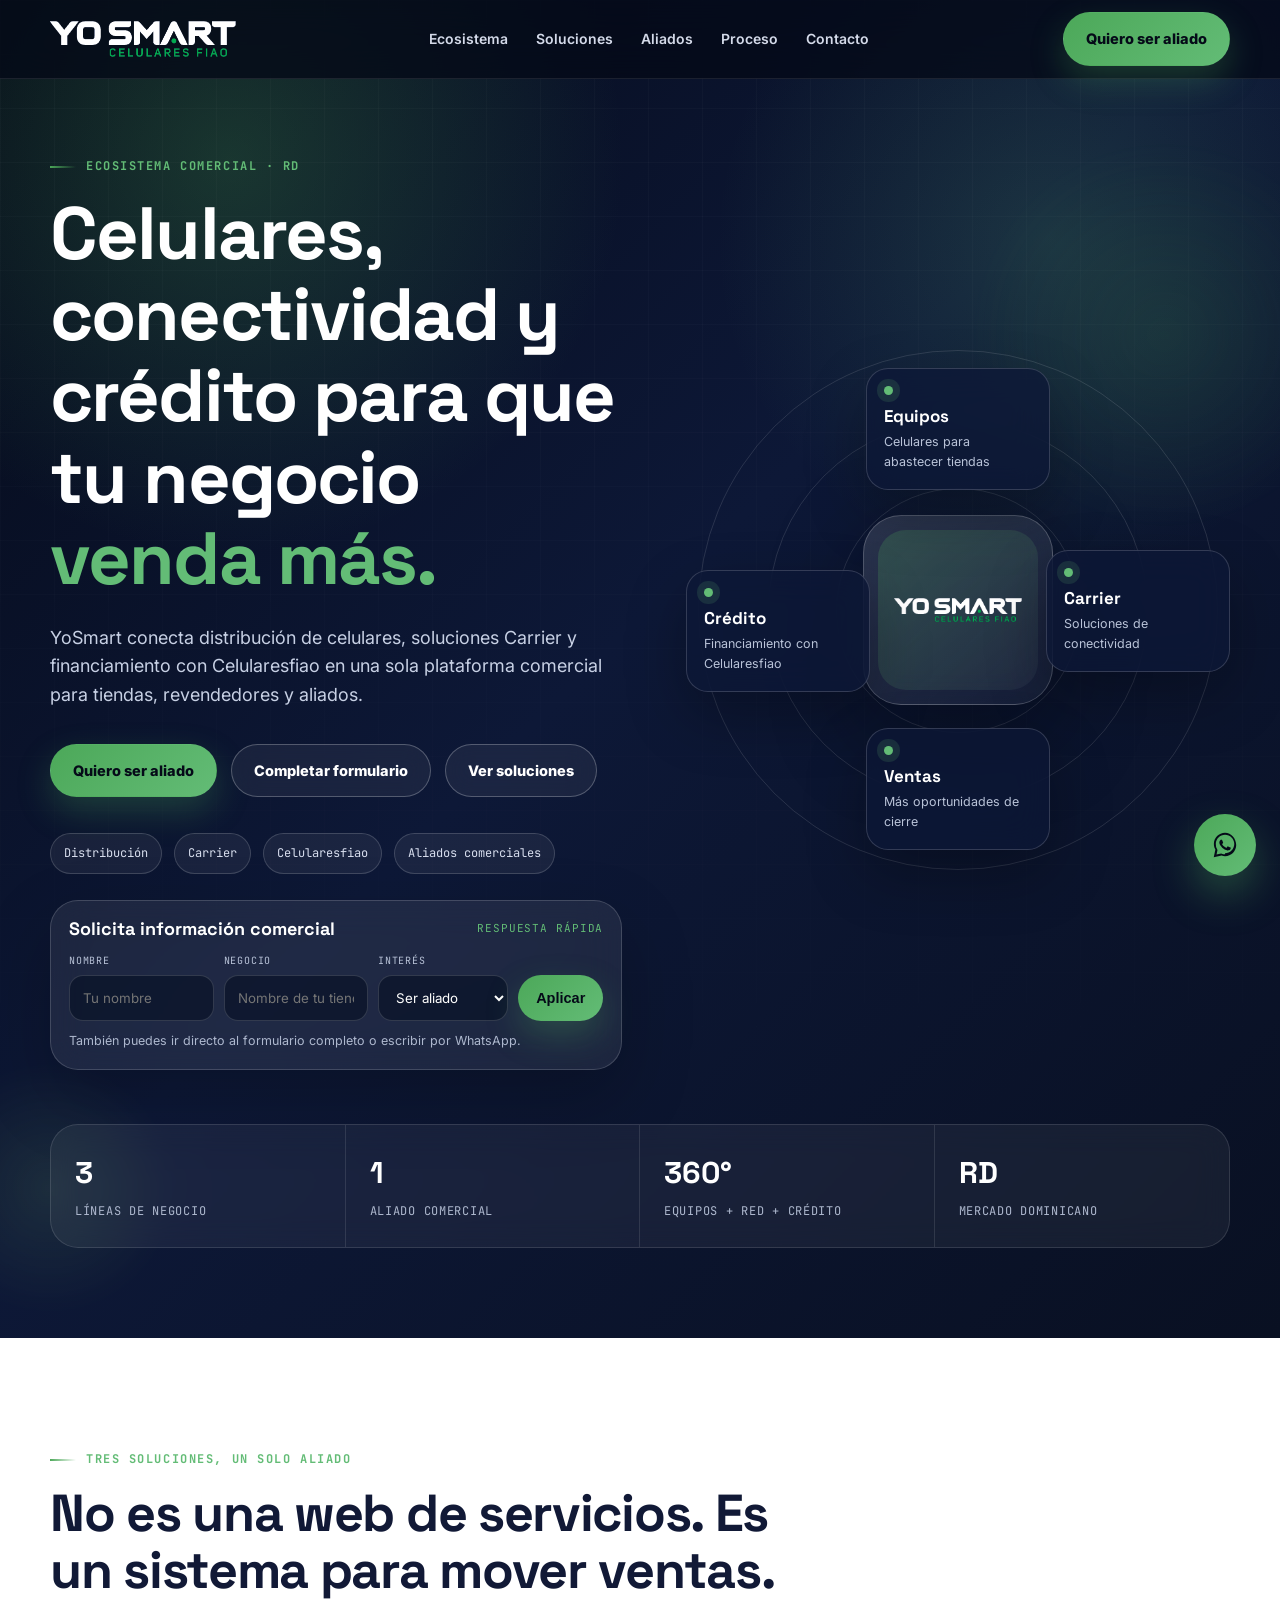
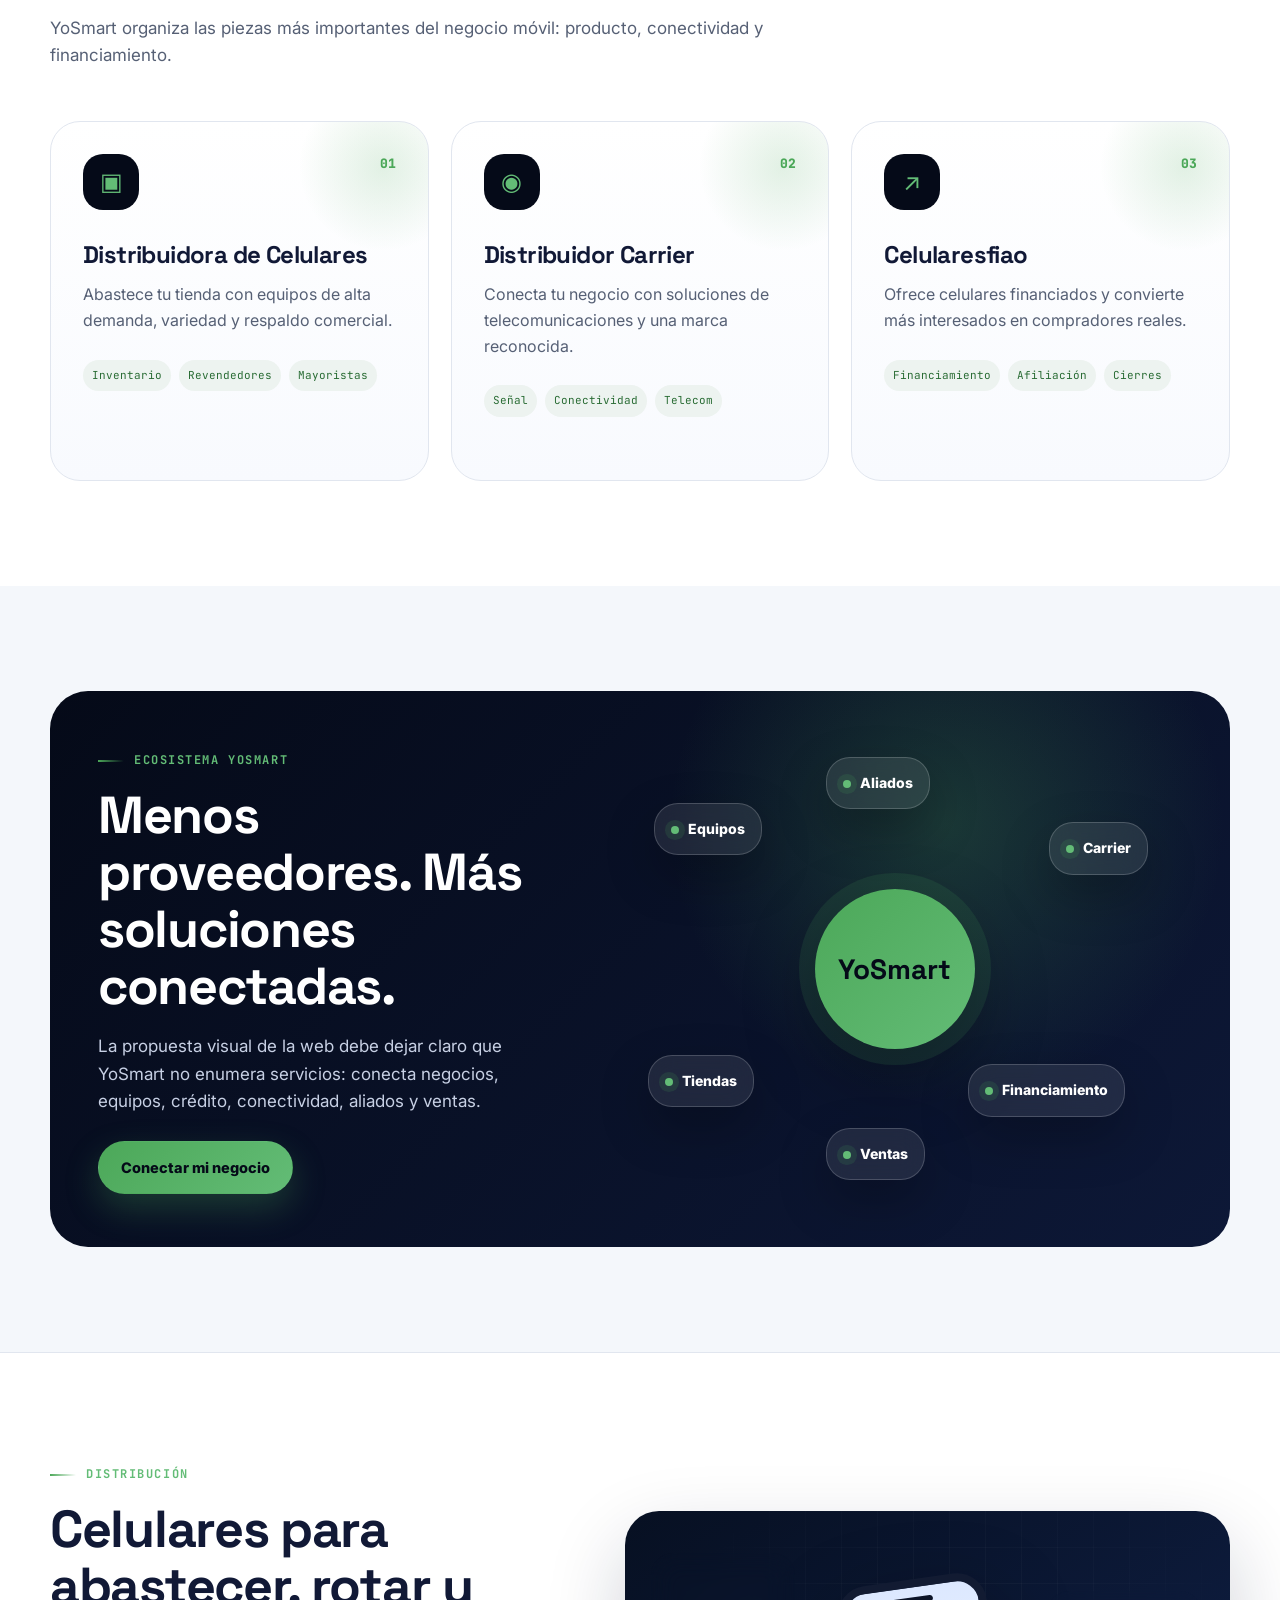
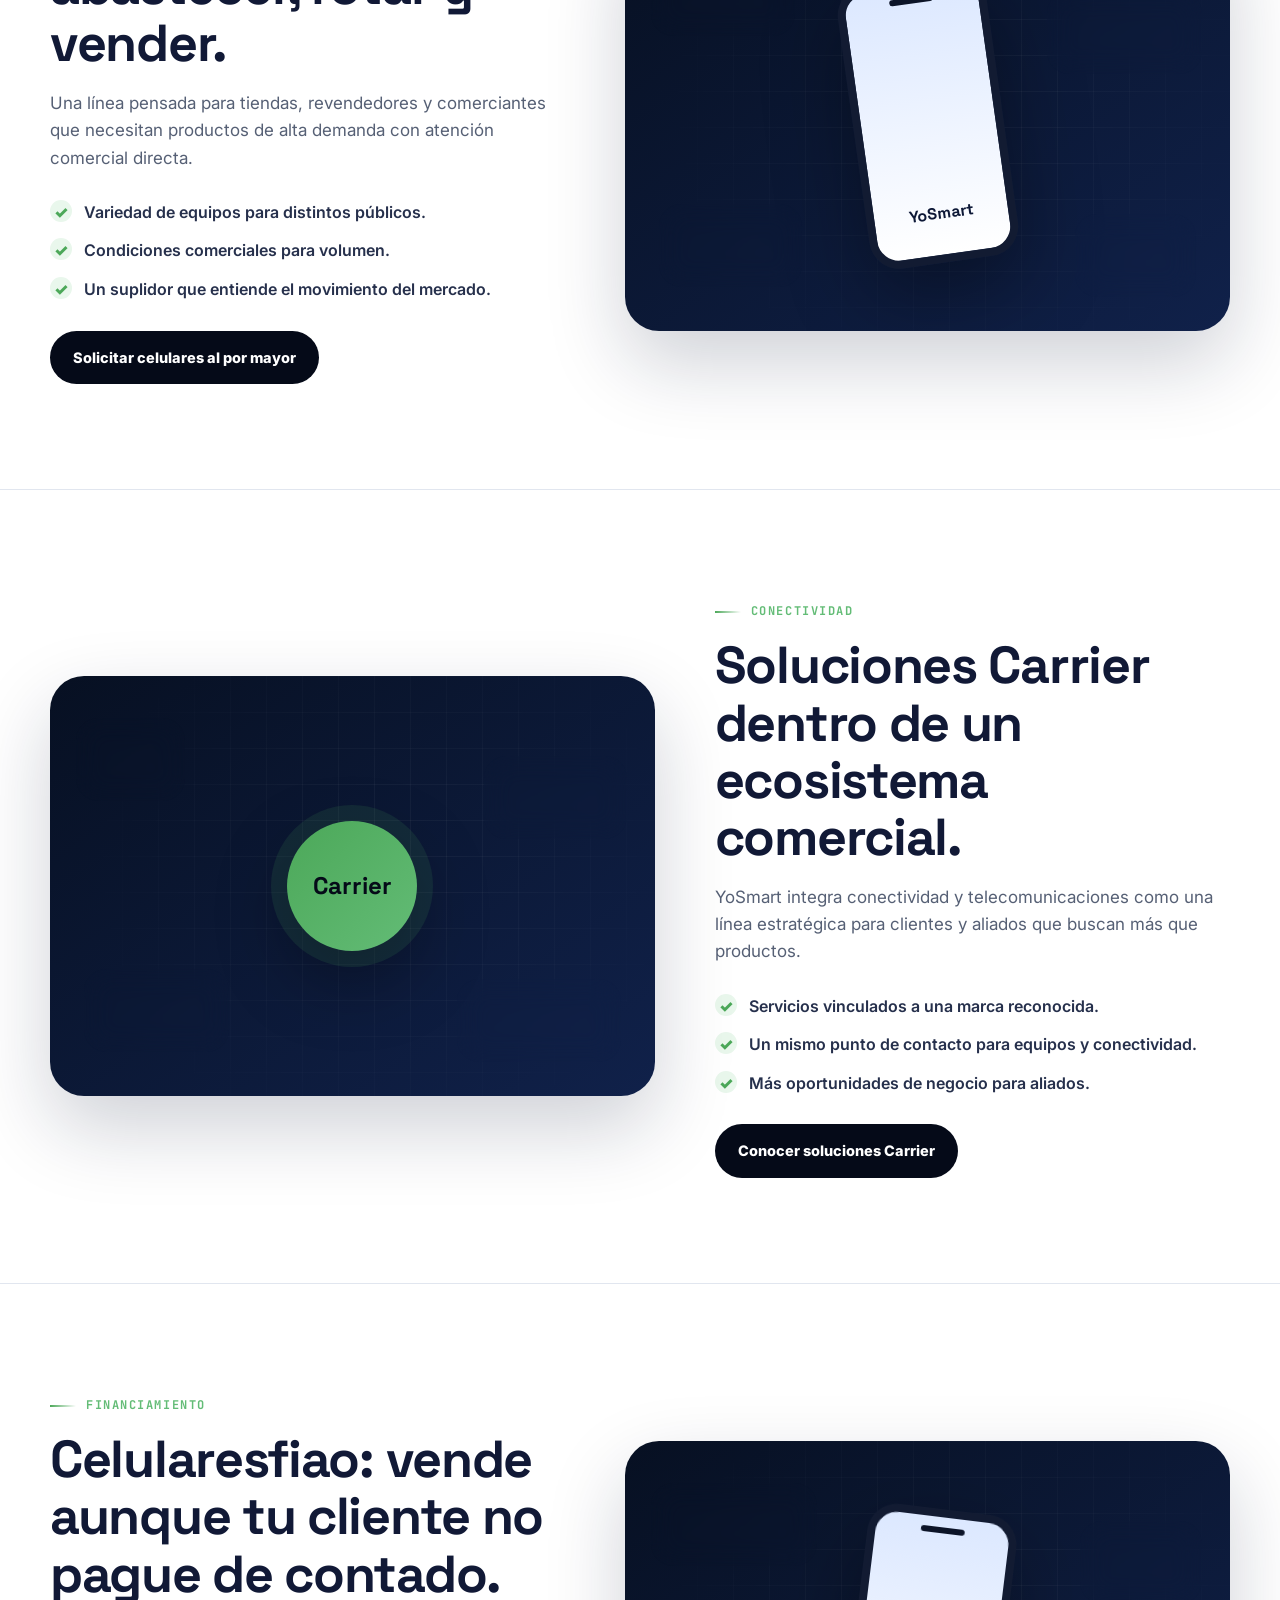
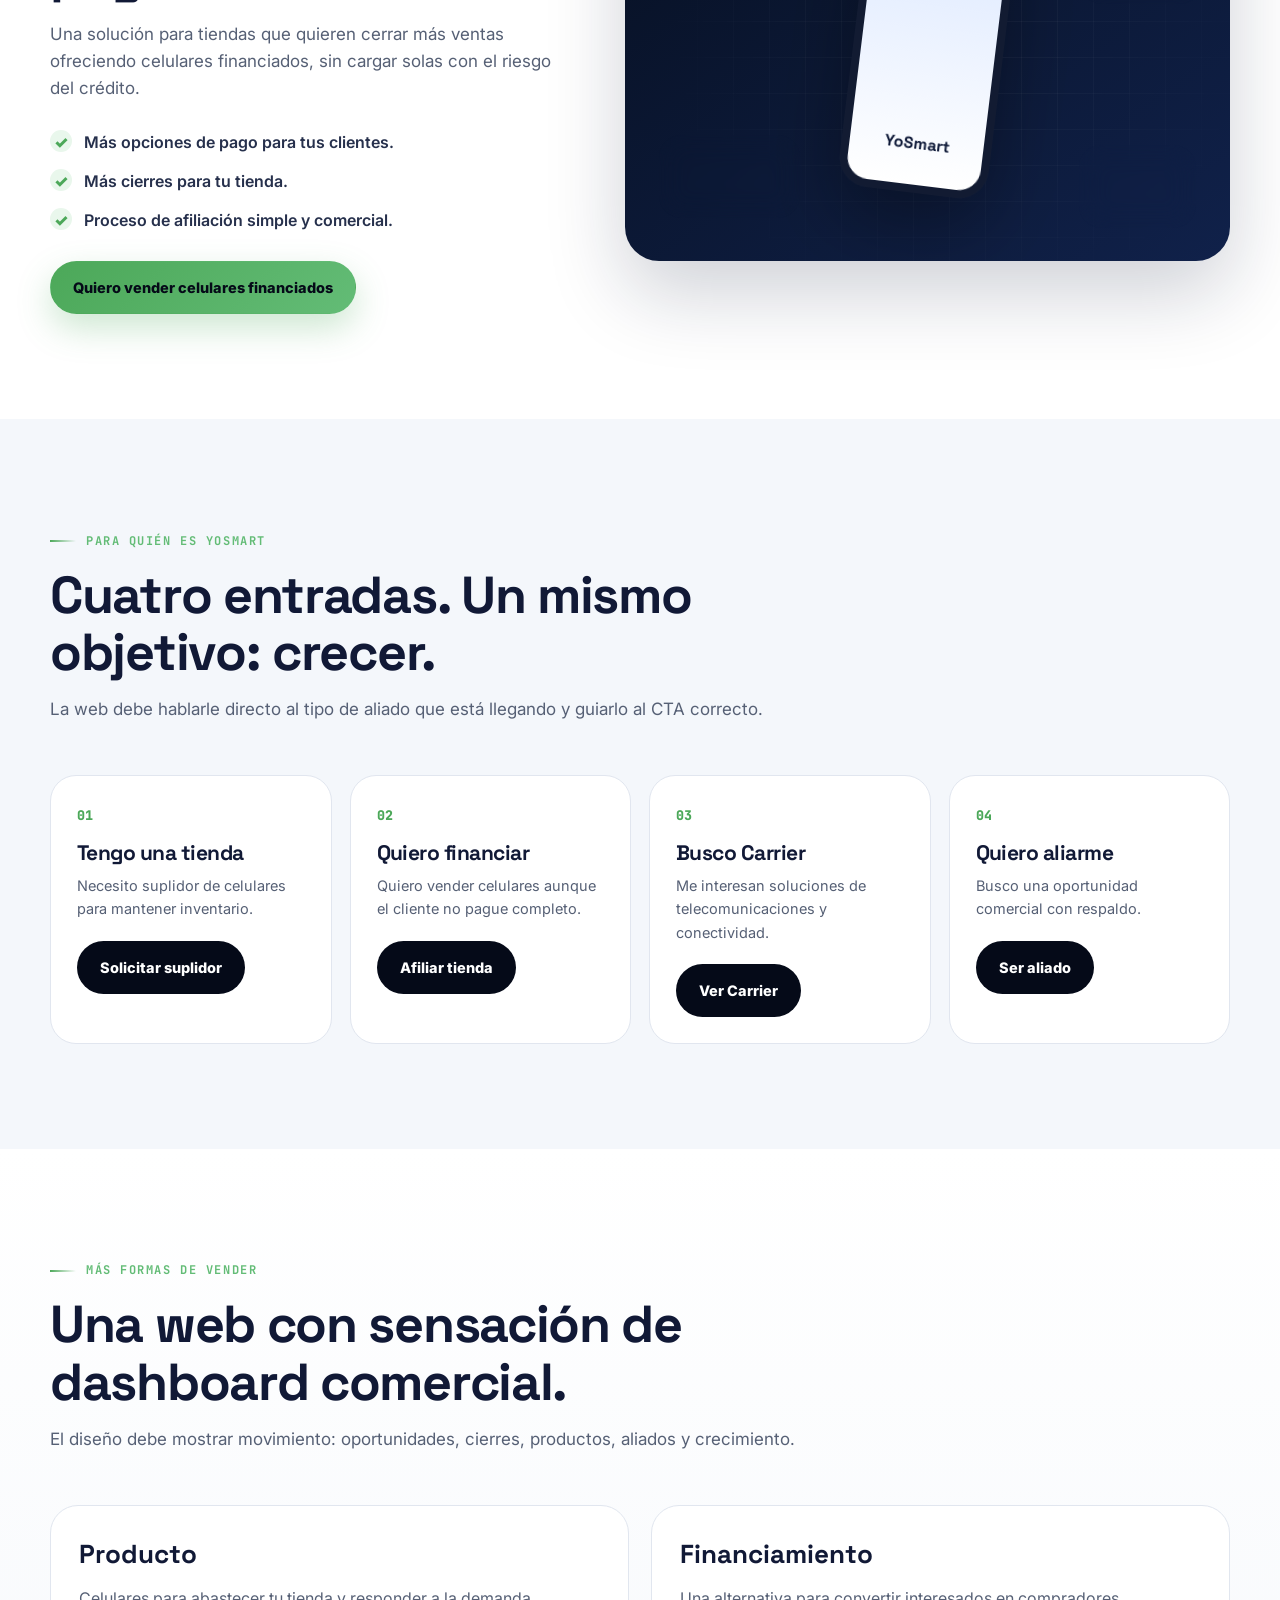
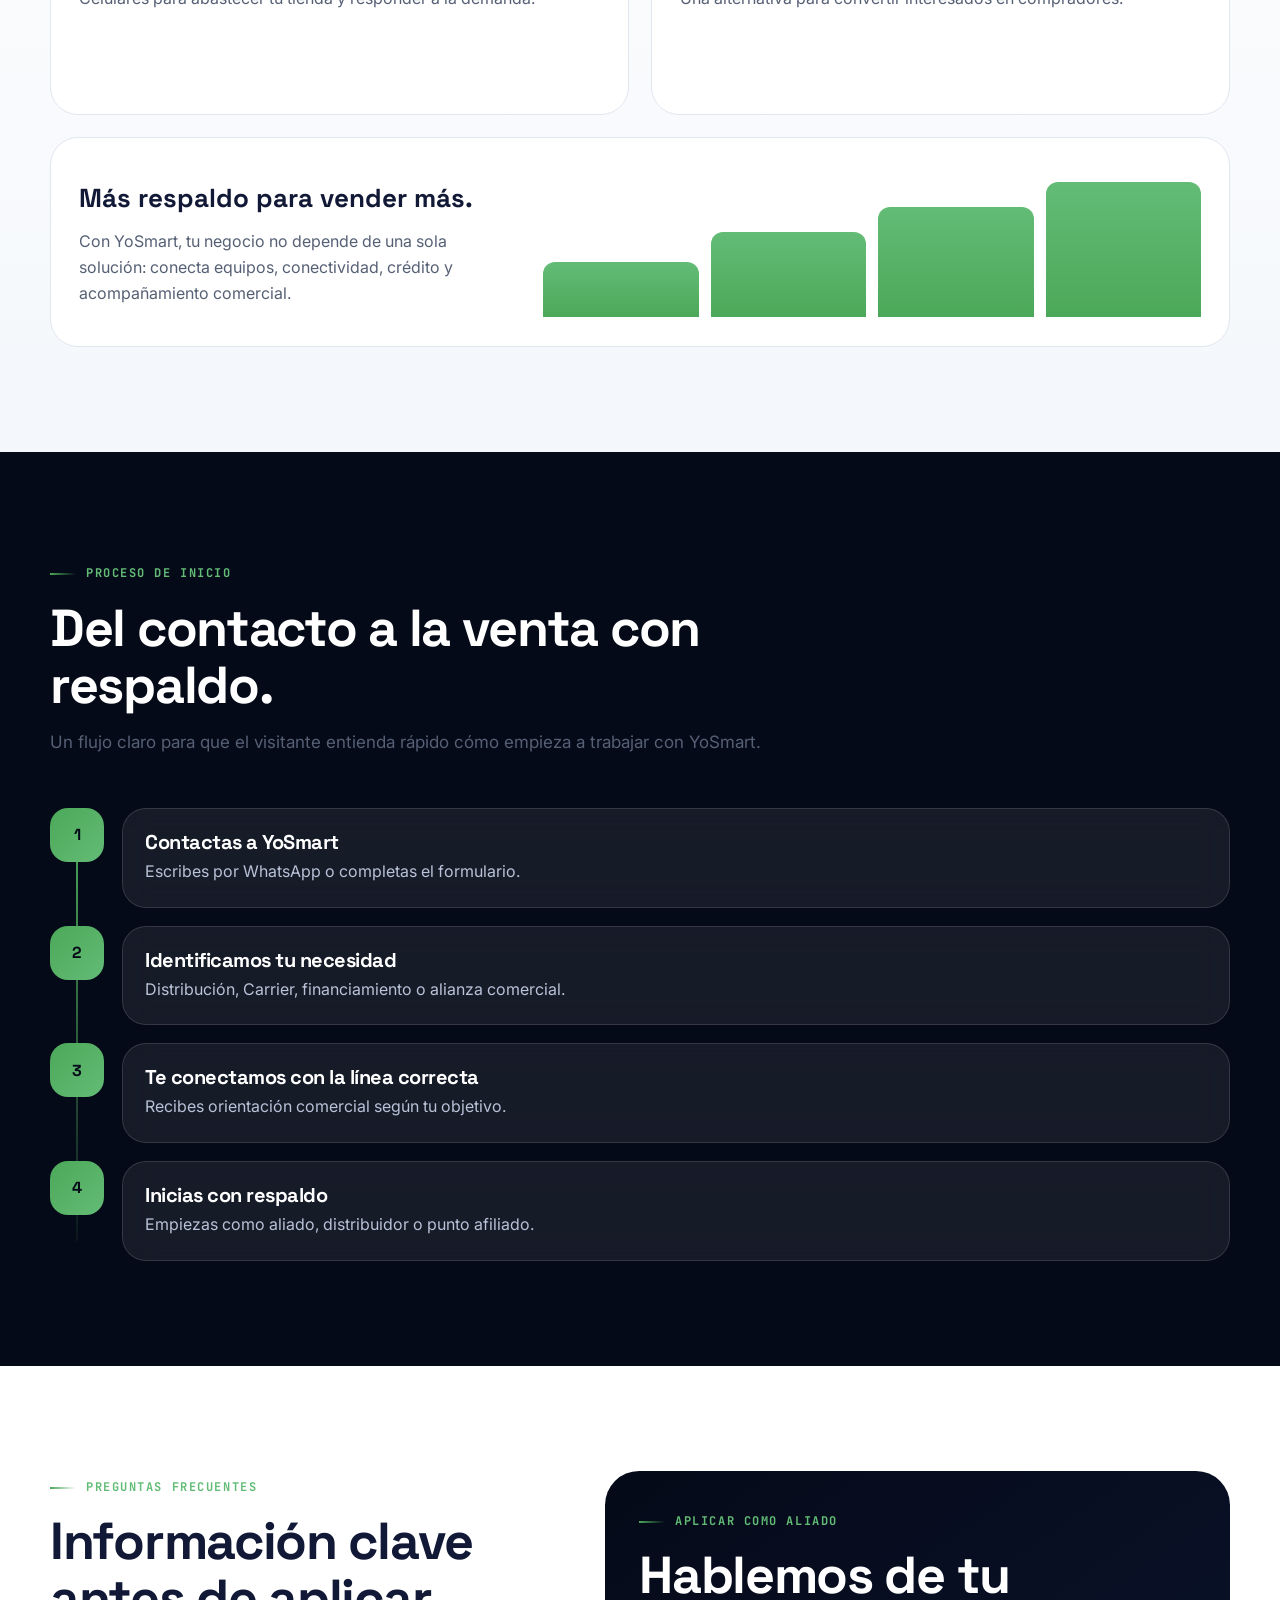
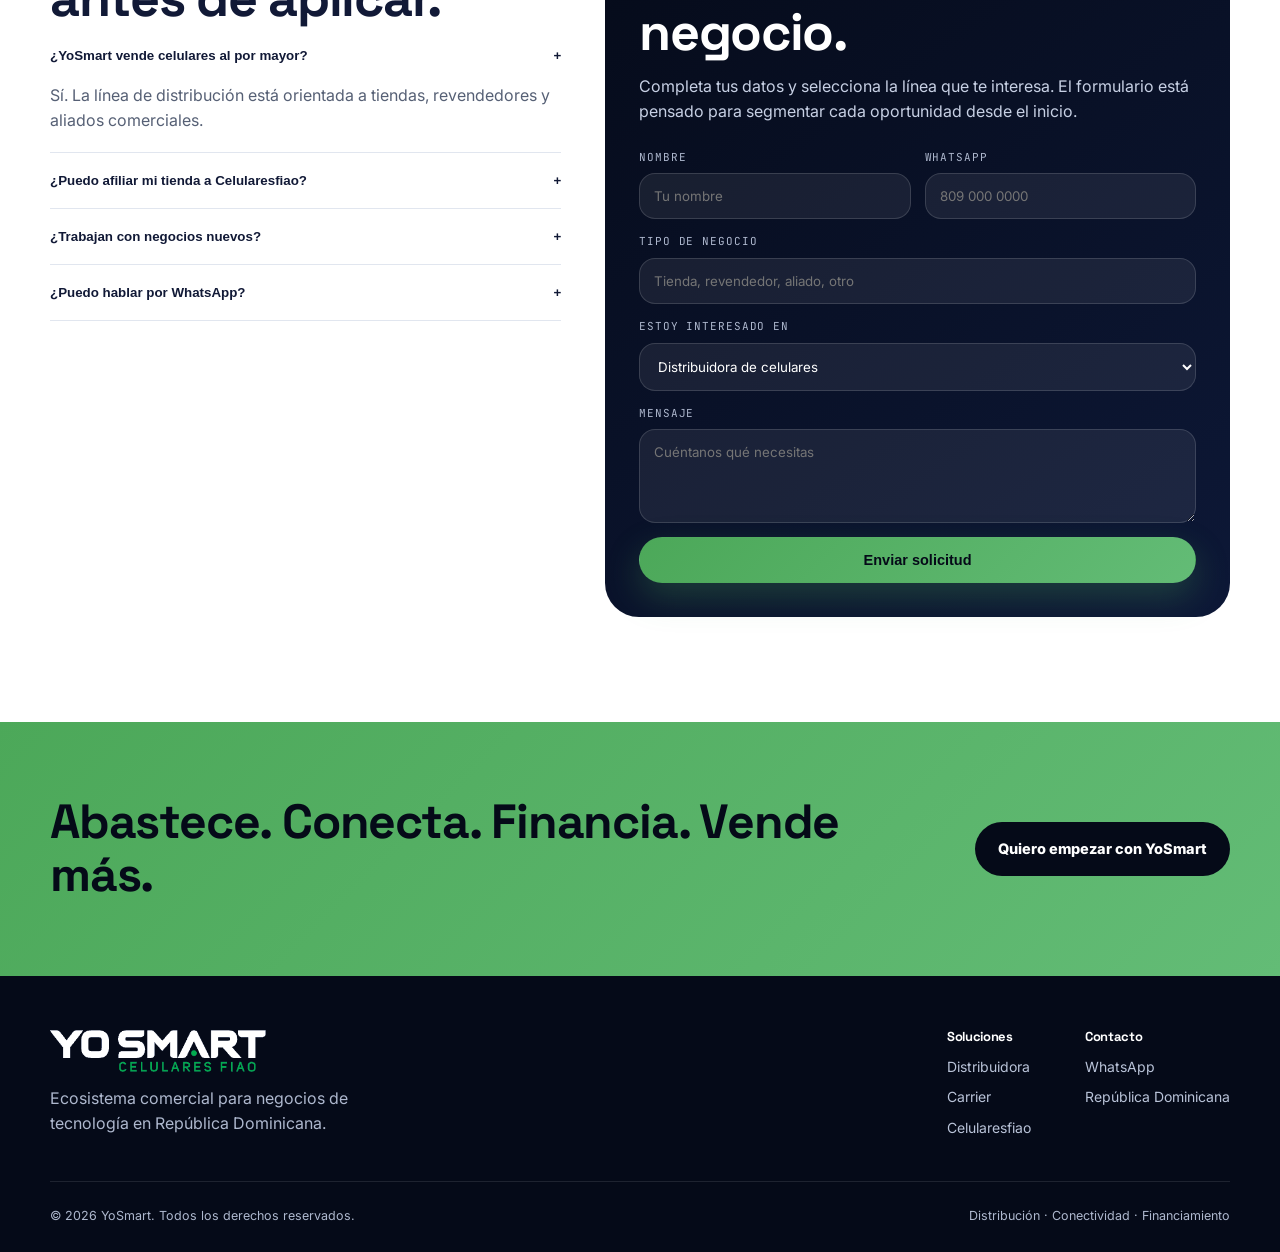
==== commit 6a8aef66: "Update fmt.Println message from 'Hello' to 'Goodbye'" ====
--- a/index.html
+++ b/index.html
@@ -3,8 +3,8 @@
 <head>
 <meta charset="UTF-8" />
 <meta name="viewport" content="width=device-width, initial-scale=1.0" />
-<title>YoSmart | Ecosistema comercial de celulares, Altice y financiamiento</title>
-<meta name="description" content="YoSmart conecta distribución de celulares, soluciones Altice y financiamiento con Celularesfiao para tiendas y aliados comerciales en República Dominicana." />
+<title>YoSmart | Ecosistema comercial de celulares, Carrier y financiamiento</title>
+<meta name="description" content="YoSmart conecta distribución de celulares, soluciones Carrier y financiamiento con Celularesfiao para tiendas y aliados comerciales en República Dominicana." />
 <link rel="preconnect" href="https://fonts.googleapis.com">
 <link rel="preconnect" href="https://fonts.gstatic.com" crossorigin>
 <link href="https://fonts.googleapis.com/css2?family=Space+Grotesk:wght@500;600;700&family=Inter:wght@400;500;600;700;800&family=JetBrains+Mono:wght@500;600;700&display=swap" rel="stylesheet">
@@ -68,6 +68,21 @@
 .wa{position:fixed;right:24px;bottom:24px;z-index:60;width:62px;height:62px;border-radius:50%;background:linear-gradient(135deg,var(--green),var(--green-2));display:grid;place-items:center;box-shadow:0 18px 42px rgba(76,168,89,.38);transition:.2s ease}.wa:hover{transform:scale(1.07)}.wa svg{width:30px;height:30px;fill:var(--deep)}
 .reveal{opacity:0;transform:translateY(18px);transition:.55s ease}.reveal.in{opacity:1;transform:none}
 @media(prefers-reduced-motion:reduce){*,*:before,*:after{animation:none!important;transition:none!important}html{scroll-behavior:auto}.reveal{opacity:1;transform:none}}
+
+/* Hero lead capture */
+.hero-lead-form{margin-top:26px;max-width:650px;border:1px solid rgba(255,255,255,.16);background:rgba(255,255,255,.075);backdrop-filter:blur(18px);border-radius:28px;padding:18px;box-shadow:0 28px 70px rgba(0,0,0,.22)}
+.hero-lead-form .lead-title{display:flex;justify-content:space-between;gap:14px;align-items:center;margin-bottom:14px;color:#fff}
+.hero-lead-form .lead-title b{font-family:var(--display);font-size:18px;line-height:1.1}
+.hero-lead-form .lead-title span{font-family:var(--mono);font-size:11px;color:var(--green-2);text-transform:uppercase;letter-spacing:.08em;white-space:nowrap}
+.hero-lead-form form{margin:0;display:grid;grid-template-columns:1fr 1fr .9fr auto;gap:10px;align-items:end}
+.hero-lead-form .field{display:grid;gap:6px}
+.hero-lead-form label{font-size:10px;color:#B9C3D8}
+.hero-lead-form input,.hero-lead-form select{border-radius:14px;padding:12px 13px;background:rgba(8,17,38,.65);border:1px solid rgba(255,255,255,.15);color:#fff;min-height:46px}
+.hero-lead-form .btn{min-height:46px;justify-content:center;padding:12px 18px;border:0}
+.hero-lead-helper{margin-top:10px;font-size:12.5px;color:#AEB8CE}
+@media(max-width:920px){.hero-lead-form form{grid-template-columns:1fr 1fr}.hero-lead-form .btn{grid-column:1/-1}.hero-lead-form .lead-title{align-items:flex-start;flex-direction:column}}
+@media(max-width:560px){.hero-lead-form form{grid-template-columns:1fr}.hero-lead-form{padding:16px;border-radius:22px}}
+
 </style>
 </head>
 <body>
@@ -87,15 +102,25 @@
     <div>
       <div class="eyebrow">Ecosistema comercial · RD</div>
       <h1>Celulares, conectividad y crédito para que tu negocio <span>venda más.</span></h1>
-      <p class="hero-sub">YoSmart conecta distribución de celulares, soluciones Altice y financiamiento con Celularesfiao en una sola plataforma comercial para tiendas, revendedores y aliados.</p>
-      <div class="hero-ctas"><a href="#contacto" class="btn btn-primary">Quiero ser aliado</a><a href="#soluciones" class="btn btn-glass">Ver soluciones</a></div>
-      <div class="trust-row"><span class="pill">Distribución</span><span class="pill">Altice</span><span class="pill">Celularesfiao</span><span class="pill">Aliados comerciales</span></div>
+      <p class="hero-sub">YoSmart conecta distribución de celulares, soluciones Carrier y financiamiento con Celularesfiao en una sola plataforma comercial para tiendas, revendedores y aliados.</p>
+      <div class="hero-ctas"><a href="#contacto" class="btn btn-primary">Quiero ser aliado</a><a href="#contacto" class="btn btn-glass">Completar formulario</a><a href="#soluciones" class="btn btn-glass">Ver soluciones</a></div>
+      <div class="trust-row"><span class="pill">Distribución</span><span class="pill">Carrier</span><span class="pill">Celularesfiao</span><span class="pill">Aliados comerciales</span></div>
+      <div class="hero-lead-form">
+        <div class="lead-title"><b>Solicita información comercial</b><span>Respuesta rápida</span></div>
+        <form onsubmit="event.preventDefault(); document.querySelector('#contacto').scrollIntoView({behavior:'smooth'});">
+          <div class="field"><label>Nombre</label><input type="text" placeholder="Tu nombre"></div>
+          <div class="field"><label>Negocio</label><input type="text" placeholder="Nombre de tu tienda"></div>
+          <div class="field"><label>Interés</label><select><option>Ser aliado</option><option>Celulares al por mayor</option><option>Soluciones Carrier</option><option>Celularesfiao</option></select></div>
+          <button class="btn btn-primary" type="submit">Aplicar</button>
+        </form>
+        <div class="hero-lead-helper">También puedes ir directo al formulario completo o escribir por WhatsApp.</div>
+      </div>
     </div>
     <div class="ecosystem" aria-label="Ecosistema YoSmart">
       <div class="rings"><div class="ring r1"></div><div class="ring r2"></div><div class="ring r3"></div></div>
       <div class="core"><img src="[data-uri]" alt="YoSmart"></div>
       <div class="node n1"><b>Equipos</b><span>Celulares para abastecer tiendas</span></div>
-      <div class="node n2"><b>Altice</b><span>Soluciones de conectividad</span></div>
+      <div class="node n2"><b>Carrier</b><span>Soluciones de conectividad</span></div>
       <div class="node n3"><b>Crédito</b><span>Financiamiento con Celularesfiao</span></div>
       <div class="node n4"><b>Ventas</b><span>Más oportunidades de cierre</span></div>
     </div>
@@ -109,7 +134,7 @@
     <div class="section-head reveal"><div class="eyebrow">Tres soluciones, un solo aliado</div><h2>No es una web de servicios. Es un sistema para mover ventas.</h2><p>YoSmart organiza las piezas más importantes del negocio móvil: producto, conectividad y financiamiento.</p></div>
     <div class="solution-grid">
       <article class="solution-card reveal"><div class="card-top"><div class="icon">▣</div><span class="num">01</span></div><h3>Distribuidora de Celulares</h3><p>Abastece tu tienda con equipos de alta demanda, variedad y respaldo comercial.</p><div class="mini-tags"><span>Inventario</span><span>Revendedores</span><span>Mayoristas</span></div></article>
-      <article class="solution-card reveal"><div class="card-top"><div class="icon">◉</div><span class="num">02</span></div><h3>Distribuidor Altice</h3><p>Conecta tu negocio con soluciones de telecomunicaciones y una marca reconocida.</p><div class="mini-tags"><span>Señal</span><span>Conectividad</span><span>Telecom</span></div></article>
+      <article class="solution-card reveal"><div class="card-top"><div class="icon">◉</div><span class="num">02</span></div><h3>Distribuidor Carrier</h3><p>Conecta tu negocio con soluciones de telecomunicaciones y una marca reconocida.</p><div class="mini-tags"><span>Señal</span><span>Conectividad</span><span>Telecom</span></div></article>
       <article class="solution-card reveal"><div class="card-top"><div class="icon">↗</div><span class="num">03</span></div><h3>Celularesfiao</h3><p>Ofrece celulares financiados y convierte más interesados en compradores reales.</p><div class="mini-tags"><span>Financiamiento</span><span>Afiliación</span><span>Cierres</span></div></article>
     </div>
   </div>
@@ -119,7 +144,7 @@
     <div><div class="eyebrow">Ecosistema YoSmart</div><h2>Menos proveedores. Más soluciones conectadas.</h2><p style="color:#C7D0E4;margin:18px 0 26px;font-size:17px">La propuesta visual de la web debe dejar claro que YoSmart no enumera servicios: conecta negocios, equipos, crédito, conectividad, aliados y ventas.</p><a href="#contacto" class="btn btn-primary">Conectar mi negocio</a></div>
     <div class="eco-map">
       <div class="eco-center">YoSmart</div>
-      <div class="eco-dot d1">Equipos</div><div class="eco-dot d2">Altice</div><div class="eco-dot d3">Financiamiento</div><div class="eco-dot d4">Tiendas</div><div class="eco-dot d5">Aliados</div><div class="eco-dot d6">Ventas</div>
+      <div class="eco-dot d1">Equipos</div><div class="eco-dot d2">Carrier</div><div class="eco-dot d3">Financiamiento</div><div class="eco-dot d4">Tiendas</div><div class="eco-dot d5">Aliados</div><div class="eco-dot d6">Ventas</div>
     </div>
   </div>
 </section>
@@ -129,10 +154,10 @@
     <div class="visual-card reveal"><div class="phone"></div><div class="floating-card fc1"><b>Stock activo</b><span>Equipos disponibles</span></div><div class="floating-card fc2"><b>Alta demanda</b><span>Modelos comerciales</span></div><div class="floating-card fc3"><b>Revendedores</b><span>Condiciones B2B</span></div><div class="floating-card fc4"><b>Reposición</b><span>Flujo comercial</span></div></div>
   </div>
 </section>
-<section class="line-detail" id="altice">
+<section class="line-detail" id="carrier">
   <div class="wrap detail-grid rev">
-    <div class="visual-card reveal"><div class="floating-card fc1"><b>Señal</b><span>Conectividad</span></div><div class="floating-card fc2"><b>Altice</b><span>Respaldo de marca</span></div><div class="floating-card fc3"><b>Clientes</b><span>Soluciones telecom</span></div><div class="floating-card fc4"><b>Aliados</b><span>Oportunidad comercial</span></div><div class="eco-center" style="width:130px;height:130px;font-size:24px">Altice</div></div>
-    <div class="detail-copy reveal"><div class="eyebrow">Conectividad</div><h2>Soluciones Altice dentro de un ecosistema comercial.</h2><p>YoSmart integra conectividad y telecomunicaciones como una línea estratégica para clientes y aliados que buscan más que productos.</p><ul class="checks"><li>Servicios vinculados a una marca reconocida.</li><li>Un mismo punto de contacto para equipos y conectividad.</li><li>Más oportunidades de negocio para aliados.</li></ul><a href="#contacto" class="btn btn-dark">Conocer soluciones Altice</a></div>
+    <div class="visual-card reveal"><div class="floating-card fc1"><b>Señal</b><span>Conectividad</span></div><div class="floating-card fc2"><b>Carrier</b><span>Respaldo de marca</span></div><div class="floating-card fc3"><b>Clientes</b><span>Soluciones telecom</span></div><div class="floating-card fc4"><b>Aliados</b><span>Oportunidad comercial</span></div><div class="eco-center" style="width:130px;height:130px;font-size:24px">Carrier</div></div>
+    <div class="detail-copy reveal"><div class="eyebrow">Conectividad</div><h2>Soluciones Carrier dentro de un ecosistema comercial.</h2><p>YoSmart integra conectividad y telecomunicaciones como una línea estratégica para clientes y aliados que buscan más que productos.</p><ul class="checks"><li>Servicios vinculados a una marca reconocida.</li><li>Un mismo punto de contacto para equipos y conectividad.</li><li>Más oportunidades de negocio para aliados.</li></ul><a href="#contacto" class="btn btn-dark">Conocer soluciones Carrier</a></div>
   </div>
 </section>
 <section class="line-detail" id="celularesfiao">
@@ -147,7 +172,7 @@
     <div class="aud-grid">
       <div class="aud-card reveal"><small>01</small><h3>Tengo una tienda</h3><p>Necesito suplidor de celulares para mantener inventario.</p><a href="#contacto" class="btn btn-dark">Solicitar suplidor</a></div>
       <div class="aud-card reveal"><small>02</small><h3>Quiero financiar</h3><p>Quiero vender celulares aunque el cliente no pague completo.</p><a href="#contacto" class="btn btn-dark">Afiliar tienda</a></div>
-      <div class="aud-card reveal"><small>03</small><h3>Busco Altice</h3><p>Me interesan soluciones de telecomunicaciones y conectividad.</p><a href="#contacto" class="btn btn-dark">Ver Altice</a></div>
+      <div class="aud-card reveal"><small>03</small><h3>Busco Carrier</h3><p>Me interesan soluciones de telecomunicaciones y conectividad.</p><a href="#contacto" class="btn btn-dark">Ver Carrier</a></div>
       <div class="aud-card reveal"><small>04</small><h3>Quiero aliarme</h3><p>Busco una oportunidad comercial con respaldo.</p><a href="#contacto" class="btn btn-dark">Ser aliado</a></div>
     </div>
   </div>
@@ -167,7 +192,7 @@
     <div class="section-head reveal"><div class="eyebrow">Proceso de inicio</div><h2>Del contacto a la venta con respaldo.</h2><p>Un flujo claro para que el visitante entienda rápido cómo empieza a trabajar con YoSmart.</p></div>
     <div class="timeline">
       <div class="step reveal"><div class="step-num">1</div><div class="step-box"><h3>Contactas a YoSmart</h3><p>Escribes por WhatsApp o completas el formulario.</p></div></div>
-      <div class="step reveal"><div class="step-num">2</div><div class="step-box"><h3>Identificamos tu necesidad</h3><p>Distribución, Altice, financiamiento o alianza comercial.</p></div></div>
+      <div class="step reveal"><div class="step-num">2</div><div class="step-box"><h3>Identificamos tu necesidad</h3><p>Distribución, Carrier, financiamiento o alianza comercial.</p></div></div>
       <div class="step reveal"><div class="step-num">3</div><div class="step-box"><h3>Te conectamos con la línea correcta</h3><p>Recibes orientación comercial según tu objetivo.</p></div></div>
       <div class="step reveal"><div class="step-num">4</div><div class="step-box"><h3>Inicias con respaldo</h3><p>Empiezas como aliado, distribuidor o punto afiliado.</p></div></div>
     </div>
@@ -187,7 +212,7 @@
       <form>
         <div class="row"><div class="field"><label>Nombre</label><input placeholder="Tu nombre"></div><div class="field"><label>WhatsApp</label><input placeholder="809 000 0000"></div></div>
         <div class="field"><label>Tipo de negocio</label><input placeholder="Tienda, revendedor, aliado, otro"></div>
-        <div class="field"><label>Estoy interesado en</label><select><option>Distribuidora de celulares</option><option>Distribuidor Altice</option><option>Celularesfiao</option><option>Alianza comercial</option></select></div>
+        <div class="field"><label>Estoy interesado en</label><select><option>Distribuidora de celulares</option><option>Distribuidor Carrier</option><option>Celularesfiao</option><option>Alianza comercial</option></select></div>
         <div class="field"><label>Mensaje</label><textarea rows="4" placeholder="Cuéntanos qué necesitas"></textarea></div>
         <button class="btn btn-primary" type="button">Enviar solicitud</button>
       </form>
@@ -199,7 +224,7 @@
 </section>
 </main>
 <footer>
-  <div class="wrap footer-grid"><div><img src="[data-uri]" alt="YoSmart"><p style="margin-top:14px;max-width:360px">Ecosistema comercial para negocios de tecnología en República Dominicana.</p></div><div class="footer-links"><div><h4>Soluciones</h4><a href="#distribuidora">Distribuidora</a><a href="#altice">Altice</a><a href="#celularesfiao">Celularesfiao</a></div><div><h4>Contacto</h4><span>WhatsApp</span><span>República Dominicana</span></div></div></div>
+  <div class="wrap footer-grid"><div><img src="[data-uri]" alt="YoSmart"><p style="margin-top:14px;max-width:360px">Ecosistema comercial para negocios de tecnología en República Dominicana.</p></div><div class="footer-links"><div><h4>Soluciones</h4><a href="#distribuidora">Distribuidora</a><a href="#carrier">Carrier</a><a href="#celularesfiao">Celularesfiao</a></div><div><h4>Contacto</h4><span>WhatsApp</span><span>República Dominicana</span></div></div></div>
   <div class="wrap copy"><span>© 2026 YoSmart. Todos los derechos reservados.</span><span>Distribución · Conectividad · Financiamiento</span></div>
 </footer>
 <a class="wa" href="#contacto" aria-label="WhatsApp"><svg viewBox="0 0 32 32"><path d="M16.04 3C9.47 3 4.13 8.34 4.13 14.91c0 2.1.55 4.15 1.6 5.95L4 29l8.35-1.69a11.82 11.82 0 0 0 3.69.59c6.57 0 11.91-5.34 11.91-11.91S22.61 3 16.04 3zm0 22.83c-1.23 0-2.43-.2-3.57-.61l-.52-.18-4.96 1 .99-4.84-.27-.5a9.8 9.8 0 0 1-1.51-5.79c0-5.43 4.42-9.84 9.85-9.84 5.42 0 9.84 4.41 9.84 9.84s-4.42 9.92-9.85 9.92zm5.4-7.34c-.3-.15-1.77-.87-2.04-.97-.27-.1-.47-.15-.67.15-.2.3-.77.97-.94 1.17-.17.2-.35.22-.65.07-.3-.15-1.26-.46-2.4-1.47-.89-.79-1.49-1.77-1.66-2.07-.17-.3-.02-.46.13-.61.13-.13.3-.35.45-.52.15-.18.2-.3.3-.5.1-.2.05-.37-.02-.52-.08-.15-.67-1.61-.92-2.2-.24-.58-.49-.5-.67-.51h-.57c-.2 0-.52.07-.79.37-.27.3-1.04 1.02-1.04 2.49s1.07 2.89 1.22 3.09c.15.2 2.1 3.21 5.1 4.5.71.31 1.27.49 1.7.63.72.23 1.37.2 1.89.12.58-.09 1.77-.72 2.02-1.42.25-.7.25-1.3.17-1.42-.07-.13-.27-.2-.57-.35z"/></svg></a>
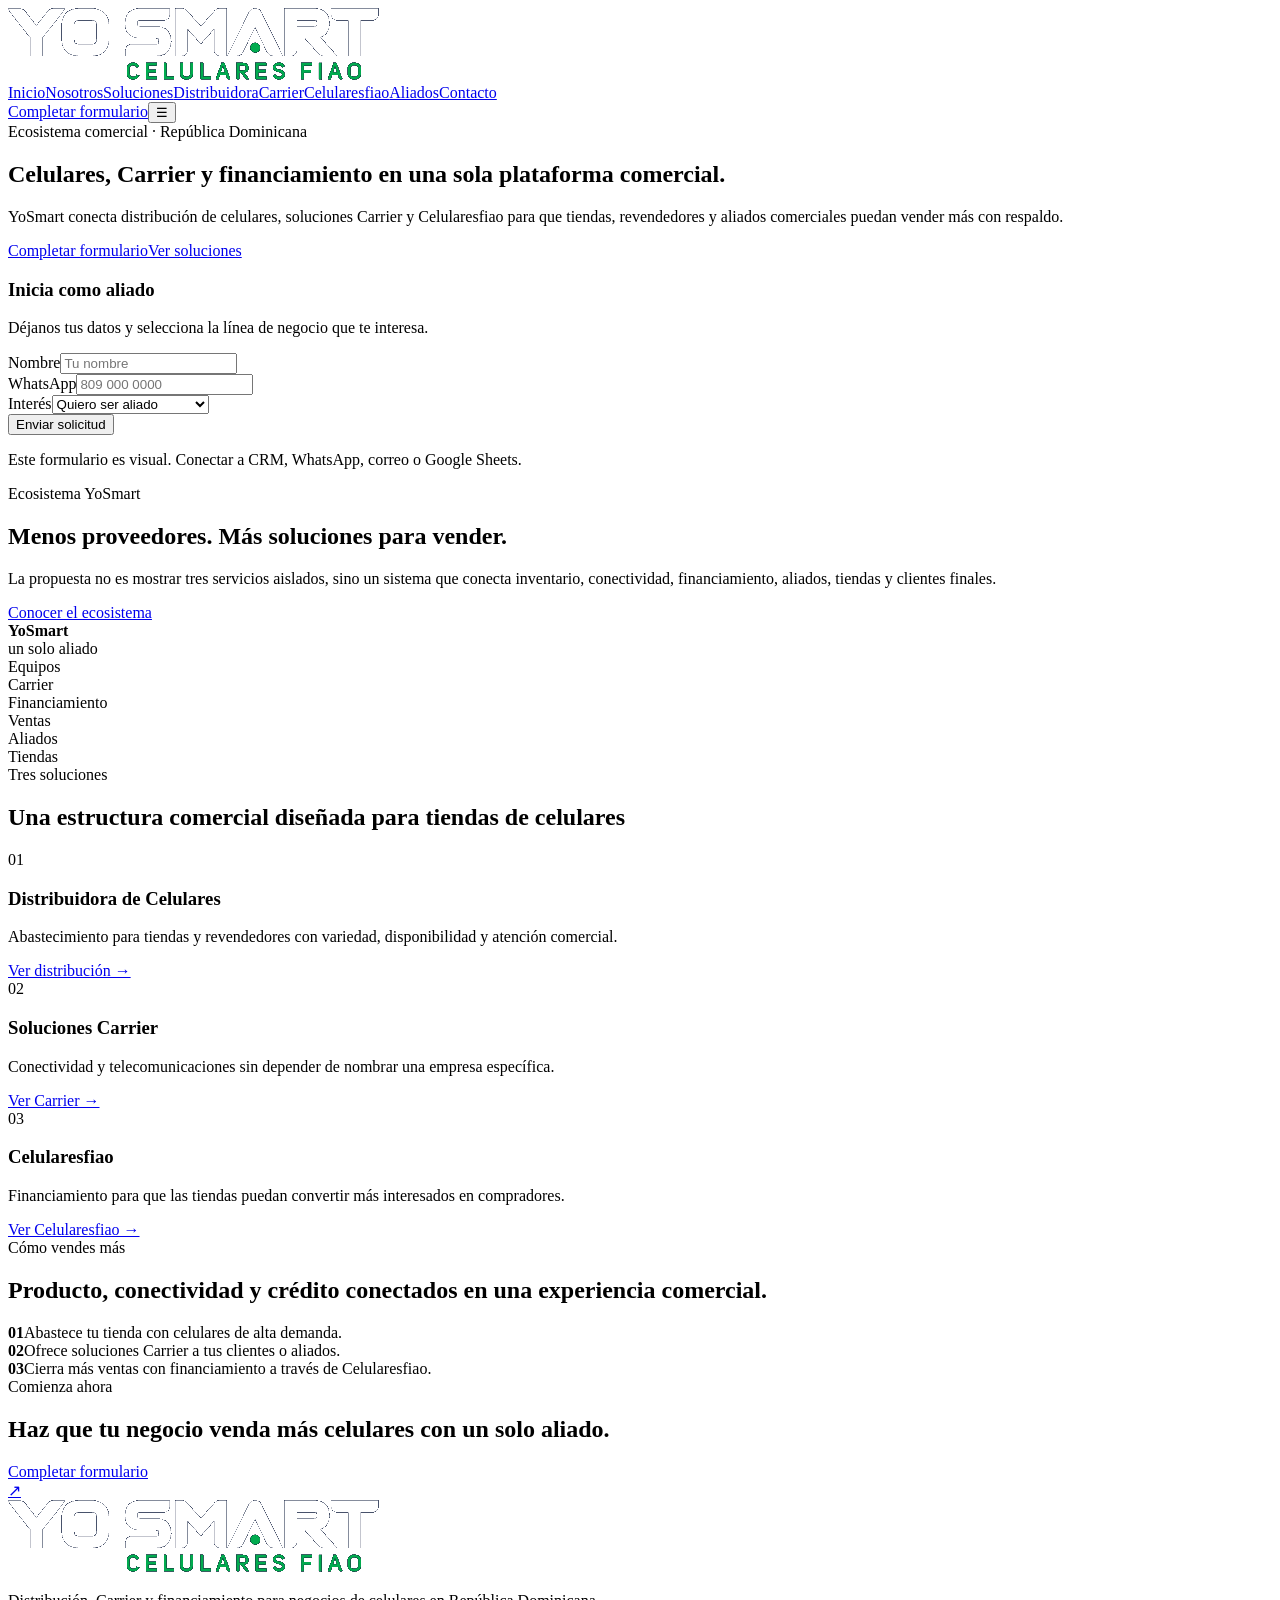
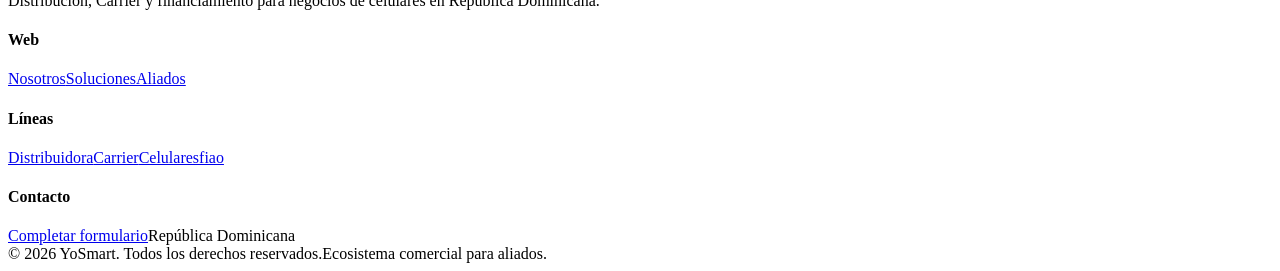
==== commit d87d4557: "Add files via upload" ====
--- a/index.html
+++ b/index.html
@@ -1,240 +1,22 @@
 <!DOCTYPE html>
 <html lang="es">
 <head>
-<meta charset="UTF-8" />
-<meta name="viewport" content="width=device-width, initial-scale=1.0" />
-<title>YoSmart | Ecosistema comercial de celulares, Carrier y financiamiento</title>
-<meta name="description" content="YoSmart conecta distribución de celulares, soluciones Carrier y financiamiento con Celularesfiao para tiendas y aliados comerciales en República Dominicana." />
-<link rel="preconnect" href="https://fonts.googleapis.com">
-<link rel="preconnect" href="https://fonts.gstatic.com" crossorigin>
+<meta charset="UTF-8"><meta name="viewport" content="width=device-width, initial-scale=1.0">
+<title>YoSmart | Ecosistema comercial de celulares, Carrier y financiamiento</title><meta name="description" content="YoSmart conecta distribución de celulares, soluciones Carrier y financiamiento con Celularesfiao para aliados comerciales en RD.">
+<link rel="preconnect" href="https://fonts.googleapis.com"><link rel="preconnect" href="https://fonts.gstatic.com" crossorigin>
 <link href="https://fonts.googleapis.com/css2?family=Space+Grotesk:wght@500;600;700&family=Inter:wght@400;500;600;700;800&family=JetBrains+Mono:wght@500;600;700&display=swap" rel="stylesheet">
-<style>
-:root{
-  --navy:#0D1837;--navy-2:#101E44;--deep:#050A18;--deep-2:#081126;--green:#4CA859;--green-2:#63BC76;--lime:#B5FF7A;--white:#fff;--off:#F4F7FB;--muted:#AAB3C9;--text:#111936;--slate:#566075;--line:rgba(255,255,255,.12);--line-dark:#E1E6EF;--max:1180px;--display:'Space Grotesk',sans-serif;--body:'Inter',sans-serif;--mono:'JetBrains Mono',monospace;
-}
-*{box-sizing:border-box;margin:0;padding:0}
-html{scroll-behavior:smooth}
-body{font-family:var(--body);background:var(--off);color:var(--text);line-height:1.6;overflow-x:hidden}
-a{color:inherit;text-decoration:none} img{max-width:100%;display:block} ul{list-style:none}
-.wrap{width:min(var(--max),calc(100% - 48px));margin:auto}
-@media(max-width:640px){.wrap{width:min(var(--max),calc(100% - 34px));}}
-.eyebrow{font-family:var(--mono);font-size:12px;font-weight:700;letter-spacing:.13em;text-transform:uppercase;color:var(--green-2);display:inline-flex;gap:10px;align-items:center;margin-bottom:16px}
-.eyebrow:before{content:'';width:26px;height:2px;background:linear-gradient(90deg,var(--green),transparent);display:block}
-h1,h2,h3,h4{font-family:var(--display);letter-spacing:-.025em;line-height:1.1} h1{font-size:clamp(38px,6vw,74px)} h2{font-size:clamp(30px,4.2vw,52px)} h3{font-size:24px}
-.btn{display:inline-flex;align-items:center;justify-content:center;gap:10px;padding:14px 22px;border-radius:999px;font-weight:800;font-size:14.5px;border:1px solid transparent;transition:.22s ease;white-space:nowrap}
-.btn-primary{background:linear-gradient(135deg,var(--green),var(--green-2));color:var(--deep);box-shadow:0 14px 34px rgba(76,168,89,.28)}
-.btn-primary:hover{transform:translateY(-2px);box-shadow:0 18px 44px rgba(76,168,89,.38)}
-.btn-glass{border-color:rgba(255,255,255,.25);background:rgba(255,255,255,.06);color:#fff;backdrop-filter:blur(12px)}
-.btn-glass:hover{border-color:var(--green-2);background:rgba(76,168,89,.12)}
-.btn-dark{background:var(--deep);color:#fff}.btn-dark:hover{background:var(--navy)}
-/* Header */
-header{position:fixed;top:0;left:0;right:0;z-index:50;background:rgba(5,10,24,.78);backdrop-filter:blur(18px);border-bottom:1px solid rgba(255,255,255,.09)}
-.nav{height:78px;display:flex;align-items:center;justify-content:space-between;gap:22px}.logo img{height:36px;width:auto}.nav-links{display:flex;align-items:center;gap:28px;color:#D4DAE9;font-size:14px;font-weight:600}.nav-links a:hover{color:#fff}.nav-actions{display:flex;align-items:center;gap:12px}.menu{display:none;background:none;color:#fff;border:0;font-size:28px}
-@media(max-width:960px){.menu{display:block}.nav-links{position:fixed;top:78px;right:0;bottom:0;width:min(360px,100%);padding:28px;background:rgba(8,17,38,.98);flex-direction:column;align-items:flex-start;transform:translateX(105%);transition:.25s ease}.nav-links.open{transform:translateX(0)}.nav-links a{padding:12px 0;width:100%;border-bottom:1px solid rgba(255,255,255,.08)}.nav-actions .btn{display:none}}
-/* Hero */
-.hero{min-height:100vh;padding:150px 0 90px;color:#fff;position:relative;overflow:hidden;background:radial-gradient(circle at 18% 12%,rgba(76,168,89,.26),transparent 25%),radial-gradient(circle at 82% 18%,rgba(99,188,118,.17),transparent 22%),linear-gradient(135deg,var(--deep),var(--navy) 48%,#091022)}
-.hero:before{content:'';position:absolute;inset:0;background-image:linear-gradient(rgba(255,255,255,.035) 1px,transparent 1px),linear-gradient(90deg,rgba(255,255,255,.035) 1px,transparent 1px);background-size:54px 54px;mask-image:linear-gradient(to bottom,#000 0%,transparent 90%);opacity:.72}
-.orb{position:absolute;border-radius:50%;filter:blur(2px);opacity:.65}.orb.one{width:410px;height:410px;background:radial-gradient(circle,rgba(76,168,89,.18),transparent 68%);right:-90px;top:130px;animation:float 7s ease-in-out infinite}.orb.two{width:260px;height:260px;background:radial-gradient(circle,rgba(181,255,122,.14),transparent 70%);left:-80px;bottom:20px;animation:float 8s ease-in-out infinite reverse}
-@keyframes float{0%,100%{transform:translateY(0)}50%{transform:translateY(-18px)}}
-.hero-grid{position:relative;z-index:2;display:grid;grid-template-columns:1fr .95fr;gap:64px;align-items:center}@media(max-width:980px){.hero-grid{grid-template-columns:1fr;gap:46px}}
-.hero h1 span{color:var(--green-2)}.hero-sub{font-size:18px;color:#C7D0E4;max-width:620px;margin:24px 0 34px}.hero-ctas{display:flex;gap:14px;flex-wrap:wrap}.trust-row{display:flex;gap:12px;flex-wrap:wrap;margin-top:36px}.pill{border:1px solid rgba(255,255,255,.16);background:rgba(255,255,255,.06);padding:10px 13px;border-radius:999px;font-family:var(--mono);font-size:12px;color:#D8DEEE}
-.ecosystem{position:relative;min-height:540px;display:grid;place-items:center}.rings{position:absolute;inset:0;display:grid;place-items:center}.ring{position:absolute;border:1px solid rgba(255,255,255,.12);border-radius:50%;animation:spin 22s linear infinite}.ring.r1{width:520px;height:520px}.ring.r2{width:380px;height:380px;animation-duration:18s;animation-direction:reverse}.ring.r3{width:245px;height:245px;animation-duration:28s}@keyframes spin{to{transform:rotate(360deg)}}
-.core{position:relative;z-index:3;width:190px;height:190px;border-radius:38px;background:linear-gradient(145deg,rgba(255,255,255,.13),rgba(255,255,255,.04));border:1px solid rgba(255,255,255,.22);display:grid;place-items:center;box-shadow:0 30px 90px rgba(0,0,0,.36);backdrop-filter:blur(16px)}.core:after{content:'';position:absolute;inset:14px;border-radius:28px;background:linear-gradient(135deg,rgba(76,168,89,.25),rgba(255,255,255,.04));z-index:-1}.core img{width:128px}
-.node{position:absolute;z-index:4;width:184px;background:rgba(13,24,55,.74);border:1px solid rgba(255,255,255,.16);border-radius:22px;padding:17px;box-shadow:0 24px 60px rgba(0,0,0,.28);backdrop-filter:blur(18px);animation:bob 4.8s ease-in-out infinite}.node b{font-family:var(--display);display:block;font-size:17px;line-height:1.1}.node span{font-size:12.5px;color:#B9C3D8;display:block;margin-top:6px}.node:before{content:'';width:9px;height:9px;background:var(--green-2);border-radius:50%;display:block;box-shadow:0 0 0 7px rgba(99,188,118,.15);margin-bottom:12px}.n1{top:28px;left:50%;transform:translateX(-50%);animation-delay:.2s}.n2{right:0;top:210px;animation-delay:.8s}.n3{left:0;top:230px;animation-delay:1.1s}.n4{bottom:30px;left:50%;transform:translateX(-50%);animation-delay:1.5s}@keyframes bob{0%,100%{margin-top:0}50%{margin-top:-10px}}
-.metric-strip{position:relative;z-index:3;margin-top:54px;display:grid;grid-template-columns:repeat(4,1fr);border:1px solid rgba(255,255,255,.12);border-radius:28px;overflow:hidden;background:rgba(255,255,255,.055);backdrop-filter:blur(15px)}.metric{padding:24px;border-right:1px solid rgba(255,255,255,.11)}.metric:last-child{border-right:0}.metric b{font-family:var(--display);font-size:30px;display:block;color:#fff}.metric span{font-size:12px;color:#AEB8CE;font-family:var(--mono);text-transform:uppercase;letter-spacing:.06em}@media(max-width:820px){.metric-strip{grid-template-columns:1fr 1fr}.metric:nth-child(2){border-right:0}}@media(max-width:520px){.ecosystem{min-height:460px}.ring.r1{width:380px;height:380px}.ring.r2{width:285px;height:285px}.node{width:150px;padding:13px}.n2{right:-8px}.n3{left:-8px}.metric-strip{grid-template-columns:1fr}.metric{border-right:0;border-bottom:1px solid rgba(255,255,255,.11)}}
-section{padding:105px 0}@media(max-width:720px){section{padding:76px 0}}
-.section-head{max-width:760px;margin-bottom:52px}.section-head p{margin-top:15px;color:var(--slate);font-size:17px}.dark{background:linear-gradient(180deg,var(--deep),var(--navy));color:#fff}.dark h2,.dark h3{color:#fff}.dark .section-head p{color:#B9C3D8}
-/* solution cards */
-.solutions{background:#fff}.solution-grid{display:grid;grid-template-columns:repeat(3,1fr);gap:22px}@media(max-width:900px){.solution-grid{grid-template-columns:1fr}}
-.solution-card{position:relative;overflow:hidden;border:1px solid var(--line-dark);border-radius:30px;padding:32px;min-height:360px;background:linear-gradient(180deg,#fff,#F8FAFE);transition:.25s ease}.solution-card:hover{transform:translateY(-7px);box-shadow:0 28px 60px rgba(13,24,55,.12)}.solution-card:after{content:'';position:absolute;right:-40px;top:-40px;width:170px;height:170px;background:radial-gradient(circle,rgba(76,168,89,.16),transparent 70%);border-radius:50%}.card-top{display:flex;justify-content:space-between;align-items:flex-start;margin-bottom:32px}.icon{width:56px;height:56px;border-radius:20px;background:var(--deep);display:grid;place-items:center;color:var(--green-2);font-size:24px}.num{font-family:var(--mono);font-weight:800;color:var(--green);font-size:13px}.solution-card p{color:var(--slate);margin:14px 0 26px}.mini-tags{display:flex;flex-wrap:wrap;gap:8px;margin-top:auto}.mini-tags span{font-family:var(--mono);font-size:11px;background:#EDF3F0;color:#296C34;border-radius:999px;padding:7px 9px}
-/* ecosystem section */
-.eco-section{background:var(--off)}.eco-panel{display:grid;grid-template-columns:.9fr 1.1fr;gap:40px;align-items:center;background:linear-gradient(135deg,var(--deep),var(--navy));border-radius:38px;padding:48px;overflow:hidden;position:relative;color:#fff}.eco-panel:before{content:'';position:absolute;inset:0;background:radial-gradient(circle at 76% 24%,rgba(76,168,89,.25),transparent 28%);pointer-events:none}.eco-panel>div{position:relative;z-index:2}.eco-map{height:460px;position:relative}.eco-dot{position:absolute;background:rgba(255,255,255,.09);border:1px solid rgba(255,255,255,.18);border-radius:24px;padding:14px 16px;backdrop-filter:blur(14px);font-weight:800;font-size:14px;box-shadow:0 20px 50px rgba(0,0,0,.25)}.eco-dot:before{content:'';display:inline-block;width:8px;height:8px;background:var(--green-2);border-radius:50%;margin-right:9px;box-shadow:0 0 0 6px rgba(76,168,89,.14)}.eco-center{position:absolute;inset:50% auto auto 50%;transform:translate(-50%,-50%);width:160px;height:160px;border-radius:50%;display:grid;place-items:center;background:linear-gradient(135deg,var(--green),var(--green-2));color:var(--deep);font-family:var(--display);font-size:28px;font-weight:800;box-shadow:0 0 0 16px rgba(76,168,89,.12),0 28px 70px rgba(0,0,0,.34)}.d1{left:8%;top:14%}.d2{right:6%;top:18%}.d3{right:10%;bottom:18%}.d4{left:7%;bottom:20%}.d5{left:38%;top:4%}.d6{left:38%;bottom:4%}@media(max-width:900px){.eco-panel{grid-template-columns:1fr;padding:34px 24px}.eco-map{height:390px}}
-/* detail lines */
-.line-detail{background:#fff;border-top:1px solid var(--line-dark)}.detail-grid{display:grid;grid-template-columns:.92fr 1.08fr;gap:60px;align-items:center}.detail-grid.rev{grid-template-columns:1.08fr .92fr}@media(max-width:900px){.detail-grid,.detail-grid.rev{grid-template-columns:1fr;gap:34px}}
-.detail-copy p{color:var(--slate);font-size:17px;margin:18px 0 26px}.checks{display:grid;gap:13px;margin:28px 0}.checks li{display:flex;gap:12px;align-items:flex-start;color:#26304C;font-weight:600}.checks li:before{content:'✓';width:22px;height:22px;border-radius:50%;background:#E9F7EC;color:var(--green);display:inline-grid;place-items:center;font-weight:900;flex:0 0 22px}
-.visual-card{position:relative;min-height:420px;border-radius:34px;background:linear-gradient(145deg,#071022,#10214A);overflow:hidden;padding:28px;color:#fff;box-shadow:0 32px 80px rgba(13,24,55,.20)}.visual-card:before{content:'';position:absolute;inset:0;background-image:linear-gradient(rgba(255,255,255,.05) 1px,transparent 1px),linear-gradient(90deg,rgba(255,255,255,.05) 1px,transparent 1px);background-size:36px 36px;mask-image:radial-gradient(circle at 55% 45%,#000,transparent 78%)}.floating-card{position:absolute;background:rgba(255,255,255,.1);border:1px solid rgba(255,255,255,.16);border-radius:22px;padding:16px;backdrop-filter:blur(14px);box-shadow:0 24px 54px rgba(0,0,0,.26)}.floating-card b{font-family:var(--display)}.floating-card span{display:block;color:#B9C3D8;font-size:12px;margin-top:4px}.phone{position:absolute;width:150px;height:285px;border-radius:30px;background:linear-gradient(180deg,#DCE8FF,#FFFFFF);left:50%;top:50%;transform:translate(-50%,-50%) rotate(-8deg);box-shadow:0 30px 80px rgba(0,0,0,.35);border:8px solid #121B32}.phone:before{content:'';position:absolute;left:50%;top:10px;transform:translateX(-50%);width:44px;height:6px;border-radius:99px;background:#0C1428}.phone:after{content:'YoSmart';position:absolute;left:20px;right:20px;bottom:28px;color:#0D1837;font-family:var(--display);font-weight:800;text-align:center}.fc1{left:26px;top:42px}.fc2{right:28px;top:80px}.fc3{left:34px;bottom:44px}.fc4{right:34px;bottom:34px}
-/* audience */
-.audience{background:var(--off)}.aud-grid{display:grid;grid-template-columns:repeat(4,1fr);gap:18px}@media(max-width:980px){.aud-grid{grid-template-columns:1fr 1fr}}@media(max-width:580px){.aud-grid{grid-template-columns:1fr}}
-.aud-card{background:#fff;border:1px solid var(--line-dark);border-radius:26px;padding:26px;transition:.2s ease}.aud-card:hover{transform:translateY(-5px);box-shadow:0 20px 50px rgba(13,24,55,.09)}.aud-card small{font-family:var(--mono);color:var(--green);font-weight:800}.aud-card h3{font-size:21px;margin:13px 0 10px}.aud-card p{color:var(--slate);font-size:14.5px;margin-bottom:20px}
-/* dashboard */
-.dashboard{background:linear-gradient(180deg,#fff,var(--off))}.dash-grid{display:grid;grid-template-columns:1fr 1fr;gap:22px}@media(max-width:820px){.dash-grid{grid-template-columns:1fr}}
-.dash-card{border-radius:28px;border:1px solid var(--line-dark);background:#fff;padding:28px;min-height:210px;position:relative;overflow:hidden}.dash-card.wide{grid-column:1/-1;display:grid;grid-template-columns:.8fr 1.2fr;gap:26px;align-items:center}@media(max-width:820px){.dash-card.wide{grid-template-columns:1fr}}.dash-card b{font-family:var(--display);font-size:26px}.dash-card p{color:var(--slate);margin-top:10px}.bars{display:flex;gap:12px;align-items:flex-end;height:150px}.bars span{flex:1;border-radius:12px 12px 0 0;background:linear-gradient(180deg,var(--green-2),var(--green));min-height:35px;animation:grow 2.5s ease-in-out infinite}.bars span:nth-child(2){height:85px;animation-delay:.2s}.bars span:nth-child(3){height:110px;animation-delay:.4s}.bars span:nth-child(4){height:135px;animation-delay:.6s}@keyframes grow{0%,100%{opacity:.55}50%{opacity:1;transform:scaleY(1.05)}}
-/* process */
-.process{background:var(--deep);color:#fff}.timeline{position:relative;display:grid;gap:18px;margin-top:44px}.timeline:before{content:'';position:absolute;left:26px;top:20px;bottom:20px;width:2px;background:linear-gradient(var(--green),rgba(76,168,89,.08))}.step{position:relative;display:grid;grid-template-columns:54px 1fr;gap:18px;align-items:start}.step-num{position:relative;z-index:2;width:54px;height:54px;border-radius:18px;background:linear-gradient(135deg,var(--green),var(--green-2));color:var(--deep);display:grid;place-items:center;font-family:var(--display);font-weight:800}.step-box{background:rgba(255,255,255,.07);border:1px solid rgba(255,255,255,.13);border-radius:24px;padding:22px;backdrop-filter:blur(14px)}.step-box h3{font-size:20px;margin-bottom:6px}.step-box p{color:#B9C3D8}
-/* FAQ Contact */
-.faq-contact{background:#fff}.fc-grid{display:grid;grid-template-columns:.9fr 1.1fr;gap:44px}@media(max-width:900px){.fc-grid{grid-template-columns:1fr}}.faq-item{border-bottom:1px solid var(--line-dark)}.faq-q{width:100%;background:none;border:0;padding:20px 0;text-align:left;font-weight:800;color:var(--text);display:flex;justify-content:space-between;gap:20px;cursor:pointer}.faq-a{max-height:0;overflow:hidden;transition:.25s ease}.faq-a p{color:var(--slate);padding-bottom:18px}.faq-item.open .faq-a{max-height:140px}.contact-card{background:linear-gradient(145deg,var(--deep),var(--navy));border-radius:34px;padding:34px;color:#fff;position:sticky;top:96px}form{display:grid;gap:14px;margin-top:24px}label{font-family:var(--mono);font-size:11px;text-transform:uppercase;letter-spacing:.08em;color:#AEB8CE}input,select,textarea{width:100%;border:1px solid rgba(255,255,255,.14);background:rgba(255,255,255,.07);border-radius:16px;padding:14px;color:#fff;font-family:var(--body);outline:0}input:focus,select:focus,textarea:focus{border-color:var(--green-2)}.field{display:grid;gap:7px}.row{display:grid;grid-template-columns:1fr 1fr;gap:14px}@media(max-width:560px){.row{grid-template-columns:1fr}}
-.cta-final{padding:74px 0;background:linear-gradient(135deg,var(--green),var(--green-2));color:var(--deep)}.cta-box{display:flex;justify-content:space-between;align-items:center;gap:28px}.cta-box h2{font-size:clamp(30px,4vw,48px)}@media(max-width:820px){.cta-box{flex-direction:column;align-items:flex-start}}
-footer{background:var(--deep);color:#AEB8CE;padding:54px 0 26px}.footer-grid{display:flex;justify-content:space-between;gap:32px;flex-wrap:wrap;border-bottom:1px solid rgba(255,255,255,.1);padding-bottom:34px}.footer-grid img{height:42px}.footer-links{display:flex;gap:54px;flex-wrap:wrap}.footer-links h4{font-size:13px;color:#fff;margin-bottom:12px}.footer-links a,.footer-links span{display:block;margin:8px 0;color:#B9C3D8;font-size:14px}.copy{display:flex;justify-content:space-between;gap:12px;flex-wrap:wrap;margin-top:24px;font-size:12.5px}
-.wa{position:fixed;right:24px;bottom:24px;z-index:60;width:62px;height:62px;border-radius:50%;background:linear-gradient(135deg,var(--green),var(--green-2));display:grid;place-items:center;box-shadow:0 18px 42px rgba(76,168,89,.38);transition:.2s ease}.wa:hover{transform:scale(1.07)}.wa svg{width:30px;height:30px;fill:var(--deep)}
-.reveal{opacity:0;transform:translateY(18px);transition:.55s ease}.reveal.in{opacity:1;transform:none}
-@media(prefers-reduced-motion:reduce){*,*:before,*:after{animation:none!important;transition:none!important}html{scroll-behavior:auto}.reveal{opacity:1;transform:none}}
-
-/* Hero lead capture */
-.hero-lead-form{margin-top:26px;max-width:650px;border:1px solid rgba(255,255,255,.16);background:rgba(255,255,255,.075);backdrop-filter:blur(18px);border-radius:28px;padding:18px;box-shadow:0 28px 70px rgba(0,0,0,.22)}
-.hero-lead-form .lead-title{display:flex;justify-content:space-between;gap:14px;align-items:center;margin-bottom:14px;color:#fff}
-.hero-lead-form .lead-title b{font-family:var(--display);font-size:18px;line-height:1.1}
-.hero-lead-form .lead-title span{font-family:var(--mono);font-size:11px;color:var(--green-2);text-transform:uppercase;letter-spacing:.08em;white-space:nowrap}
-.hero-lead-form form{margin:0;display:grid;grid-template-columns:1fr 1fr .9fr auto;gap:10px;align-items:end}
-.hero-lead-form .field{display:grid;gap:6px}
-.hero-lead-form label{font-size:10px;color:#B9C3D8}
-.hero-lead-form input,.hero-lead-form select{border-radius:14px;padding:12px 13px;background:rgba(8,17,38,.65);border:1px solid rgba(255,255,255,.15);color:#fff;min-height:46px}
-.hero-lead-form .btn{min-height:46px;justify-content:center;padding:12px 18px;border:0}
-.hero-lead-helper{margin-top:10px;font-size:12.5px;color:#AEB8CE}
-@media(max-width:920px){.hero-lead-form form{grid-template-columns:1fr 1fr}.hero-lead-form .btn{grid-column:1/-1}.hero-lead-form .lead-title{align-items:flex-start;flex-direction:column}}
-@media(max-width:560px){.hero-lead-form form{grid-template-columns:1fr}.hero-lead-form{padding:16px;border-radius:22px}}
-
-</style>
+<link rel="stylesheet" href="assets/styles.css">
 </head>
 <body>
-<header>
-  <div class="wrap nav">
-    <a href="#inicio" class="logo"><img src="[data-uri]" alt="YoSmart"></a>
-    <nav class="nav-links" id="navLinks">
-      <a href="#ecosistema">Ecosistema</a><a href="#soluciones">Soluciones</a><a href="#aliados">Aliados</a><a href="#proceso">Proceso</a><a href="#contacto">Contacto</a>
-    </nav>
-    <div class="nav-actions"><a class="btn btn-primary" href="#contacto">Quiero ser aliado</a><button class="menu" id="menu">☰</button></div>
-  </div>
-</header>
-<main>
-<section class="hero" id="inicio">
-  <div class="orb one"></div><div class="orb two"></div>
-  <div class="wrap hero-grid">
-    <div>
-      <div class="eyebrow">Ecosistema comercial · RD</div>
-      <h1>Celulares, conectividad y crédito para que tu negocio <span>venda más.</span></h1>
-      <p class="hero-sub">YoSmart conecta distribución de celulares, soluciones Carrier y financiamiento con Celularesfiao en una sola plataforma comercial para tiendas, revendedores y aliados.</p>
-      <div class="hero-ctas"><a href="#contacto" class="btn btn-primary">Quiero ser aliado</a><a href="#contacto" class="btn btn-glass">Completar formulario</a><a href="#soluciones" class="btn btn-glass">Ver soluciones</a></div>
-      <div class="trust-row"><span class="pill">Distribución</span><span class="pill">Carrier</span><span class="pill">Celularesfiao</span><span class="pill">Aliados comerciales</span></div>
-      <div class="hero-lead-form">
-        <div class="lead-title"><b>Solicita información comercial</b><span>Respuesta rápida</span></div>
-        <form onsubmit="event.preventDefault(); document.querySelector('#contacto').scrollIntoView({behavior:'smooth'});">
-          <div class="field"><label>Nombre</label><input type="text" placeholder="Tu nombre"></div>
-          <div class="field"><label>Negocio</label><input type="text" placeholder="Nombre de tu tienda"></div>
-          <div class="field"><label>Interés</label><select><option>Ser aliado</option><option>Celulares al por mayor</option><option>Soluciones Carrier</option><option>Celularesfiao</option></select></div>
-          <button class="btn btn-primary" type="submit">Aplicar</button>
-        </form>
-        <div class="hero-lead-helper">También puedes ir directo al formulario completo o escribir por WhatsApp.</div>
-      </div>
-    </div>
-    <div class="ecosystem" aria-label="Ecosistema YoSmart">
-      <div class="rings"><div class="ring r1"></div><div class="ring r2"></div><div class="ring r3"></div></div>
-      <div class="core"><img src="[data-uri]" alt="YoSmart"></div>
-      <div class="node n1"><b>Equipos</b><span>Celulares para abastecer tiendas</span></div>
-      <div class="node n2"><b>Carrier</b><span>Soluciones de conectividad</span></div>
-      <div class="node n3"><b>Crédito</b><span>Financiamiento con Celularesfiao</span></div>
-      <div class="node n4"><b>Ventas</b><span>Más oportunidades de cierre</span></div>
-    </div>
-  </div>
-  <div class="wrap metric-strip">
-    <div class="metric"><b>3</b><span>Líneas de negocio</span></div><div class="metric"><b>1</b><span>Aliado comercial</span></div><div class="metric"><b>360°</b><span>Equipos + red + crédito</span></div><div class="metric"><b>RD</b><span>Mercado dominicano</span></div>
-  </div>
-</section>
-<section class="solutions" id="soluciones">
-  <div class="wrap">
-    <div class="section-head reveal"><div class="eyebrow">Tres soluciones, un solo aliado</div><h2>No es una web de servicios. Es un sistema para mover ventas.</h2><p>YoSmart organiza las piezas más importantes del negocio móvil: producto, conectividad y financiamiento.</p></div>
-    <div class="solution-grid">
-      <article class="solution-card reveal"><div class="card-top"><div class="icon">▣</div><span class="num">01</span></div><h3>Distribuidora de Celulares</h3><p>Abastece tu tienda con equipos de alta demanda, variedad y respaldo comercial.</p><div class="mini-tags"><span>Inventario</span><span>Revendedores</span><span>Mayoristas</span></div></article>
-      <article class="solution-card reveal"><div class="card-top"><div class="icon">◉</div><span class="num">02</span></div><h3>Distribuidor Carrier</h3><p>Conecta tu negocio con soluciones de telecomunicaciones y una marca reconocida.</p><div class="mini-tags"><span>Señal</span><span>Conectividad</span><span>Telecom</span></div></article>
-      <article class="solution-card reveal"><div class="card-top"><div class="icon">↗</div><span class="num">03</span></div><h3>Celularesfiao</h3><p>Ofrece celulares financiados y convierte más interesados en compradores reales.</p><div class="mini-tags"><span>Financiamiento</span><span>Afiliación</span><span>Cierres</span></div></article>
-    </div>
-  </div>
-</section>
-<section class="eco-section" id="ecosistema">
-  <div class="wrap eco-panel reveal">
-    <div><div class="eyebrow">Ecosistema YoSmart</div><h2>Menos proveedores. Más soluciones conectadas.</h2><p style="color:#C7D0E4;margin:18px 0 26px;font-size:17px">La propuesta visual de la web debe dejar claro que YoSmart no enumera servicios: conecta negocios, equipos, crédito, conectividad, aliados y ventas.</p><a href="#contacto" class="btn btn-primary">Conectar mi negocio</a></div>
-    <div class="eco-map">
-      <div class="eco-center">YoSmart</div>
-      <div class="eco-dot d1">Equipos</div><div class="eco-dot d2">Carrier</div><div class="eco-dot d3">Financiamiento</div><div class="eco-dot d4">Tiendas</div><div class="eco-dot d5">Aliados</div><div class="eco-dot d6">Ventas</div>
-    </div>
-  </div>
-</section>
-<section class="line-detail" id="distribuidora">
-  <div class="wrap detail-grid">
-    <div class="detail-copy reveal"><div class="eyebrow">Distribución</div><h2>Celulares para abastecer, rotar y vender.</h2><p>Una línea pensada para tiendas, revendedores y comerciantes que necesitan productos de alta demanda con atención comercial directa.</p><ul class="checks"><li>Variedad de equipos para distintos públicos.</li><li>Condiciones comerciales para volumen.</li><li>Un suplidor que entiende el movimiento del mercado.</li></ul><a href="#contacto" class="btn btn-dark">Solicitar celulares al por mayor</a></div>
-    <div class="visual-card reveal"><div class="phone"></div><div class="floating-card fc1"><b>Stock activo</b><span>Equipos disponibles</span></div><div class="floating-card fc2"><b>Alta demanda</b><span>Modelos comerciales</span></div><div class="floating-card fc3"><b>Revendedores</b><span>Condiciones B2B</span></div><div class="floating-card fc4"><b>Reposición</b><span>Flujo comercial</span></div></div>
-  </div>
-</section>
-<section class="line-detail" id="carrier">
-  <div class="wrap detail-grid rev">
-    <div class="visual-card reveal"><div class="floating-card fc1"><b>Señal</b><span>Conectividad</span></div><div class="floating-card fc2"><b>Carrier</b><span>Respaldo de marca</span></div><div class="floating-card fc3"><b>Clientes</b><span>Soluciones telecom</span></div><div class="floating-card fc4"><b>Aliados</b><span>Oportunidad comercial</span></div><div class="eco-center" style="width:130px;height:130px;font-size:24px">Carrier</div></div>
-    <div class="detail-copy reveal"><div class="eyebrow">Conectividad</div><h2>Soluciones Carrier dentro de un ecosistema comercial.</h2><p>YoSmart integra conectividad y telecomunicaciones como una línea estratégica para clientes y aliados que buscan más que productos.</p><ul class="checks"><li>Servicios vinculados a una marca reconocida.</li><li>Un mismo punto de contacto para equipos y conectividad.</li><li>Más oportunidades de negocio para aliados.</li></ul><a href="#contacto" class="btn btn-dark">Conocer soluciones Carrier</a></div>
-  </div>
-</section>
-<section class="line-detail" id="celularesfiao">
-  <div class="wrap detail-grid">
-    <div class="detail-copy reveal"><div class="eyebrow">Financiamiento</div><h2>Celularesfiao: vende aunque tu cliente no pague de contado.</h2><p>Una solución para tiendas que quieren cerrar más ventas ofreciendo celulares financiados, sin cargar solas con el riesgo del crédito.</p><ul class="checks"><li>Más opciones de pago para tus clientes.</li><li>Más cierres para tu tienda.</li><li>Proceso de afiliación simple y comercial.</li></ul><a href="#contacto" class="btn btn-primary">Quiero vender celulares financiados</a></div>
-    <div class="visual-card reveal"><div class="floating-card fc1"><b>Solicitud enviada</b><span>Cliente interesado</span></div><div class="floating-card fc2"><b>Aprobación</b><span>Proceso claro</span></div><div class="floating-card fc3"><b>Venta cerrada</b><span>Equipo financiado</span></div><div class="floating-card fc4"><b>+ Ventas</b><span>Tienda afiliada</span></div><div class="phone" style="transform:translate(-50%,-50%) rotate(7deg)"></div></div>
-  </div>
-</section>
-<section class="audience" id="aliados">
-  <div class="wrap">
-    <div class="section-head reveal"><div class="eyebrow">Para quién es YoSmart</div><h2>Cuatro entradas. Un mismo objetivo: crecer.</h2><p>La web debe hablarle directo al tipo de aliado que está llegando y guiarlo al CTA correcto.</p></div>
-    <div class="aud-grid">
-      <div class="aud-card reveal"><small>01</small><h3>Tengo una tienda</h3><p>Necesito suplidor de celulares para mantener inventario.</p><a href="#contacto" class="btn btn-dark">Solicitar suplidor</a></div>
-      <div class="aud-card reveal"><small>02</small><h3>Quiero financiar</h3><p>Quiero vender celulares aunque el cliente no pague completo.</p><a href="#contacto" class="btn btn-dark">Afiliar tienda</a></div>
-      <div class="aud-card reveal"><small>03</small><h3>Busco Carrier</h3><p>Me interesan soluciones de telecomunicaciones y conectividad.</p><a href="#contacto" class="btn btn-dark">Ver Carrier</a></div>
-      <div class="aud-card reveal"><small>04</small><h3>Quiero aliarme</h3><p>Busco una oportunidad comercial con respaldo.</p><a href="#contacto" class="btn btn-dark">Ser aliado</a></div>
-    </div>
-  </div>
-</section>
-<section class="dashboard">
-  <div class="wrap">
-    <div class="section-head reveal"><div class="eyebrow">Más formas de vender</div><h2>Una web con sensación de dashboard comercial.</h2><p>El diseño debe mostrar movimiento: oportunidades, cierres, productos, aliados y crecimiento.</p></div>
-    <div class="dash-grid">
-      <div class="dash-card reveal"><b>Producto</b><p>Celulares para abastecer tu tienda y responder a la demanda.</p></div>
-      <div class="dash-card reveal"><b>Financiamiento</b><p>Una alternativa para convertir interesados en compradores.</p></div>
-      <div class="dash-card wide reveal"><div><b>Más respaldo para vender más.</b><p>Con YoSmart, tu negocio no depende de una sola solución: conecta equipos, conectividad, crédito y acompañamiento comercial.</p></div><div class="bars"><span style="height:55px"></span><span></span><span></span><span></span></div></div>
-    </div>
-  </div>
-</section>
-<section class="process" id="proceso">
-  <div class="wrap">
-    <div class="section-head reveal"><div class="eyebrow">Proceso de inicio</div><h2>Del contacto a la venta con respaldo.</h2><p>Un flujo claro para que el visitante entienda rápido cómo empieza a trabajar con YoSmart.</p></div>
-    <div class="timeline">
-      <div class="step reveal"><div class="step-num">1</div><div class="step-box"><h3>Contactas a YoSmart</h3><p>Escribes por WhatsApp o completas el formulario.</p></div></div>
-      <div class="step reveal"><div class="step-num">2</div><div class="step-box"><h3>Identificamos tu necesidad</h3><p>Distribución, Carrier, financiamiento o alianza comercial.</p></div></div>
-      <div class="step reveal"><div class="step-num">3</div><div class="step-box"><h3>Te conectamos con la línea correcta</h3><p>Recibes orientación comercial según tu objetivo.</p></div></div>
-      <div class="step reveal"><div class="step-num">4</div><div class="step-box"><h3>Inicias con respaldo</h3><p>Empiezas como aliado, distribuidor o punto afiliado.</p></div></div>
-    </div>
-  </div>
-</section>
-<section class="faq-contact" id="contacto">
-  <div class="wrap fc-grid">
-    <div class="reveal"><div class="eyebrow">Preguntas frecuentes</div><h2>Información clave antes de aplicar.</h2>
-      <div class="faq-list">
-        <div class="faq-item open"><button class="faq-q">¿YoSmart vende celulares al por mayor?<span>+</span></button><div class="faq-a"><p>Sí. La línea de distribución está orientada a tiendas, revendedores y aliados comerciales.</p></div></div>
-        <div class="faq-item"><button class="faq-q">¿Puedo afiliar mi tienda a Celularesfiao?<span>+</span></button><div class="faq-a"><p>Sí. Puedes solicitar afiliación para ofrecer celulares financiados a tus clientes.</p></div></div>
-        <div class="faq-item"><button class="faq-q">¿Trabajan con negocios nuevos?<span>+</span></button><div class="faq-a"><p>Se evalúa cada solicitud según la línea de negocio y la oportunidad comercial.</p></div></div>
-        <div class="faq-item"><button class="faq-q">¿Puedo hablar por WhatsApp?<span>+</span></button><div class="faq-a"><p>Sí. La web debe mantener WhatsApp como canal principal de conversión.</p></div></div>
-      </div>
-    </div>
-    <aside class="contact-card reveal"><div class="eyebrow">Aplicar como aliado</div><h2>Hablemos de tu negocio.</h2><p style="color:#C7D0E4;margin-top:12px">Completa tus datos y selecciona la línea que te interesa. El formulario está pensado para segmentar cada oportunidad desde el inicio.</p>
-      <form>
-        <div class="row"><div class="field"><label>Nombre</label><input placeholder="Tu nombre"></div><div class="field"><label>WhatsApp</label><input placeholder="809 000 0000"></div></div>
-        <div class="field"><label>Tipo de negocio</label><input placeholder="Tienda, revendedor, aliado, otro"></div>
-        <div class="field"><label>Estoy interesado en</label><select><option>Distribuidora de celulares</option><option>Distribuidor Carrier</option><option>Celularesfiao</option><option>Alianza comercial</option></select></div>
-        <div class="field"><label>Mensaje</label><textarea rows="4" placeholder="Cuéntanos qué necesitas"></textarea></div>
-        <button class="btn btn-primary" type="button">Enviar solicitud</button>
-      </form>
-    </aside>
-  </div>
-</section>
-<section class="cta-final">
-  <div class="wrap cta-box"><h2>Abastece. Conecta. Financia. Vende más.</h2><a href="#contacto" class="btn btn-dark">Quiero empezar con YoSmart</a></div>
-</section>
-</main>
-<footer>
-  <div class="wrap footer-grid"><div><img src="[data-uri]" alt="YoSmart"><p style="margin-top:14px;max-width:360px">Ecosistema comercial para negocios de tecnología en República Dominicana.</p></div><div class="footer-links"><div><h4>Soluciones</h4><a href="#distribuidora">Distribuidora</a><a href="#carrier">Carrier</a><a href="#celularesfiao">Celularesfiao</a></div><div><h4>Contacto</h4><span>WhatsApp</span><span>República Dominicana</span></div></div></div>
-  <div class="wrap copy"><span>© 2026 YoSmart. Todos los derechos reservados.</span><span>Distribución · Conectividad · Financiamiento</span></div>
-</footer>
-<a class="wa" href="#contacto" aria-label="WhatsApp"><svg viewBox="0 0 32 32"><path d="M16.04 3C9.47 3 4.13 8.34 4.13 14.91c0 2.1.55 4.15 1.6 5.95L4 29l8.35-1.69a11.82 11.82 0 0 0 3.69.59c6.57 0 11.91-5.34 11.91-11.91S22.61 3 16.04 3zm0 22.83c-1.23 0-2.43-.2-3.57-.61l-.52-.18-4.96 1 .99-4.84-.27-.5a9.8 9.8 0 0 1-1.51-5.79c0-5.43 4.42-9.84 9.85-9.84 5.42 0 9.84 4.41 9.84 9.84s-4.42 9.92-9.85 9.92zm5.4-7.34c-.3-.15-1.77-.87-2.04-.97-.27-.1-.47-.15-.67.15-.2.3-.77.97-.94 1.17-.17.2-.35.22-.65.07-.3-.15-1.26-.46-2.4-1.47-.89-.79-1.49-1.77-1.66-2.07-.17-.3-.02-.46.13-.61.13-.13.3-.35.45-.52.15-.18.2-.3.3-.5.1-.2.05-.37-.02-.52-.08-.15-.67-1.61-.92-2.2-.24-.58-.49-.5-.67-.51h-.57c-.2 0-.52.07-.79.37-.27.3-1.04 1.02-1.04 2.49s1.07 2.89 1.22 3.09c.15.2 2.1 3.21 5.1 4.5.71.31 1.27.49 1.7.63.72.23 1.37.2 1.89.12.58-.09 1.77-.72 2.02-1.42.25-.7.25-1.3.17-1.42-.07-.13-.27-.2-.57-.35z"/></svg></a>
-<script>
-const menu=document.getElementById('menu'), nav=document.getElementById('navLinks');
-menu?.addEventListener('click',()=>nav.classList.toggle('open'));
-document.querySelectorAll('.nav-links a').forEach(a=>a.addEventListener('click',()=>nav.classList.remove('open')));
-document.querySelectorAll('.faq-q').forEach(btn=>btn.addEventListener('click',()=>btn.parentElement.classList.toggle('open')));
-const io=new IntersectionObserver(entries=>entries.forEach(e=>{if(e.isIntersecting)e.target.classList.add('in')}),{threshold:.12});
-document.querySelectorAll('.reveal').forEach(el=>io.observe(el));
-</script>
-</body>
-</html>
+<header class="header"><div class="wrap nav"><a class="logo" href="index.html"><img src="[data-uri]" alt="YoSmart"></a><nav class="nav-links"><a class="active" href="index.html">Inicio</a><a class="" href="nosotros.html">Nosotros</a><a class="" href="soluciones.html">Soluciones</a><a class="" href="distribuidora.html">Distribuidora</a><a class="" href="carrier.html">Carrier</a><a class="" href="celularesfiao.html">Celularesfiao</a><a class="" href="aliados.html">Aliados</a><a class="" href="contacto.html">Contacto</a></nav><div class="nav-actions"><a class="btn btn-primary" href="contacto.html">Completar formulario</a><button class="menu-toggle" aria-label="Abrir menú">☰</button></div></div></header>
+
+<section class="hero"><div class="wrap hero-grid"><div class="reveal"><div class="eyebrow">Ecosistema comercial · República Dominicana</div><h1>Celulares, Carrier y financiamiento en una sola plataforma comercial.</h1><p>YoSmart conecta distribución de celulares, soluciones Carrier y Celularesfiao para que tiendas, revendedores y aliados comerciales puedan vender más con respaldo.</p><div class="hero-ctas"><a href="contacto.html" class="btn btn-primary">Completar formulario</a><a href="soluciones.html" class="btn btn-ghost">Ver soluciones</a></div></div><div class="hero-form reveal"><h3>Inicia como aliado</h3><p>Déjanos tus datos y selecciona la línea de negocio que te interesa.</p><form class="form-grid"><div class="field"><label>Nombre</label><input placeholder="Tu nombre"></div><div class="field"><label>WhatsApp</label><input placeholder="809 000 0000"></div><div class="field"><label>Interés</label><select><option>Quiero ser aliado</option><option>Celulares al por mayor</option><option>Soluciones Carrier</option><option>Celularesfiao</option></select></div><button class="btn btn-primary" type="button">Enviar solicitud</button><p class="note">Este formulario es visual. Conectar a CRM, WhatsApp, correo o Google Sheets.</p></form></div></div></section>
+<section class="section white"><div class="wrap ecosystem"><div class="reveal"><div class="eyebrow">Ecosistema YoSmart</div><h2>Menos proveedores. Más soluciones para vender.</h2><p class="slate">La propuesta no es mostrar tres servicios aislados, sino un sistema que conecta inventario, conectividad, financiamiento, aliados, tiendas y clientes finales.</p><a class="btn btn-dark" href="soluciones.html" style="margin-top:24px">Conocer el ecosistema</a></div><div class="eco-map reveal"><div class="eco-center"><b>YoSmart</b><br><span>un solo aliado</span></div><div class="eco-pill p1">Equipos</div><div class="eco-pill p2">Carrier</div><div class="eco-pill p3">Financiamiento</div><div class="eco-pill p4">Ventas</div><div class="eco-pill p5">Aliados</div><div class="eco-pill p6">Tiendas</div></div></div></section>
+<section class="section"><div class="wrap"><div class="section-head center reveal"><div class="eyebrow">Tres soluciones</div><h2>Una estructura comercial diseñada para tiendas de celulares</h2></div><div class="grid-3"><div class="card reveal"><div class="icon">01</div><h3>Distribuidora de Celulares</h3><p>Abastecimiento para tiendas y revendedores con variedad, disponibilidad y atención comercial.</p><a class="card-link" href="distribuidora.html">Ver distribución →</a></div><div class="card reveal"><div class="icon">02</div><h3>Soluciones Carrier</h3><p>Conectividad y telecomunicaciones sin depender de nombrar una empresa específica.</p><a class="card-link" href="carrier.html">Ver Carrier →</a></div><div class="card reveal"><div class="icon">03</div><h3>Celularesfiao</h3><p>Financiamiento para que las tiendas puedan convertir más interesados en compradores.</p><a class="card-link" href="celularesfiao.html">Ver Celularesfiao →</a></div></div></div></section>
+<section class="section deep"><div class="wrap"><div class="section-head reveal"><div class="eyebrow">Cómo vendes más</div><h2>Producto, conectividad y crédito conectados en una experiencia comercial.</h2></div><div class="grid-3"><div class="dash-card reveal"><b>01</b><span>Abastece tu tienda con celulares de alta demanda.</span></div><div class="dash-card reveal"><b>02</b><span>Ofrece soluciones Carrier a tus clientes o aliados.</span></div><div class="dash-card reveal"><b>03</b><span>Cierra más ventas con financiamiento a través de Celularesfiao.</span></div></div></div></section>
+<section class="section"><div class="wrap cta reveal"><div><div class="eyebrow">Comienza ahora</div><h2>Haz que tu negocio venda más celulares con un solo aliado.</h2></div><a class="btn btn-primary" href="contacto.html">Completar formulario</a></div></section>
+
+<a class="wa" href="contacto.html" aria-label="Formulario">↗</a>
+<footer class="footer"><div class="wrap"><div class="footer-grid"><div><img src="[data-uri]" alt="YoSmart"><p>Distribución, Carrier y financiamiento para negocios de celulares en República Dominicana.</p></div><div class="footer-cols"><div><h4>Web</h4><a href="nosotros.html">Nosotros</a><a href="soluciones.html">Soluciones</a><a href="aliados.html">Aliados</a></div><div><h4>Líneas</h4><a href="distribuidora.html">Distribuidora</a><a href="carrier.html">Carrier</a><a href="celularesfiao.html">Celularesfiao</a></div><div><h4>Contacto</h4><a href="contacto.html">Completar formulario</a><span>República Dominicana</span></div></div></div><div class="footer-bottom"><span>© 2026 YoSmart. Todos los derechos reservados.</span><span>Ecosistema comercial para aliados.</span></div></div></footer>
+<script src="assets/main.js"></script>
+</body></html>
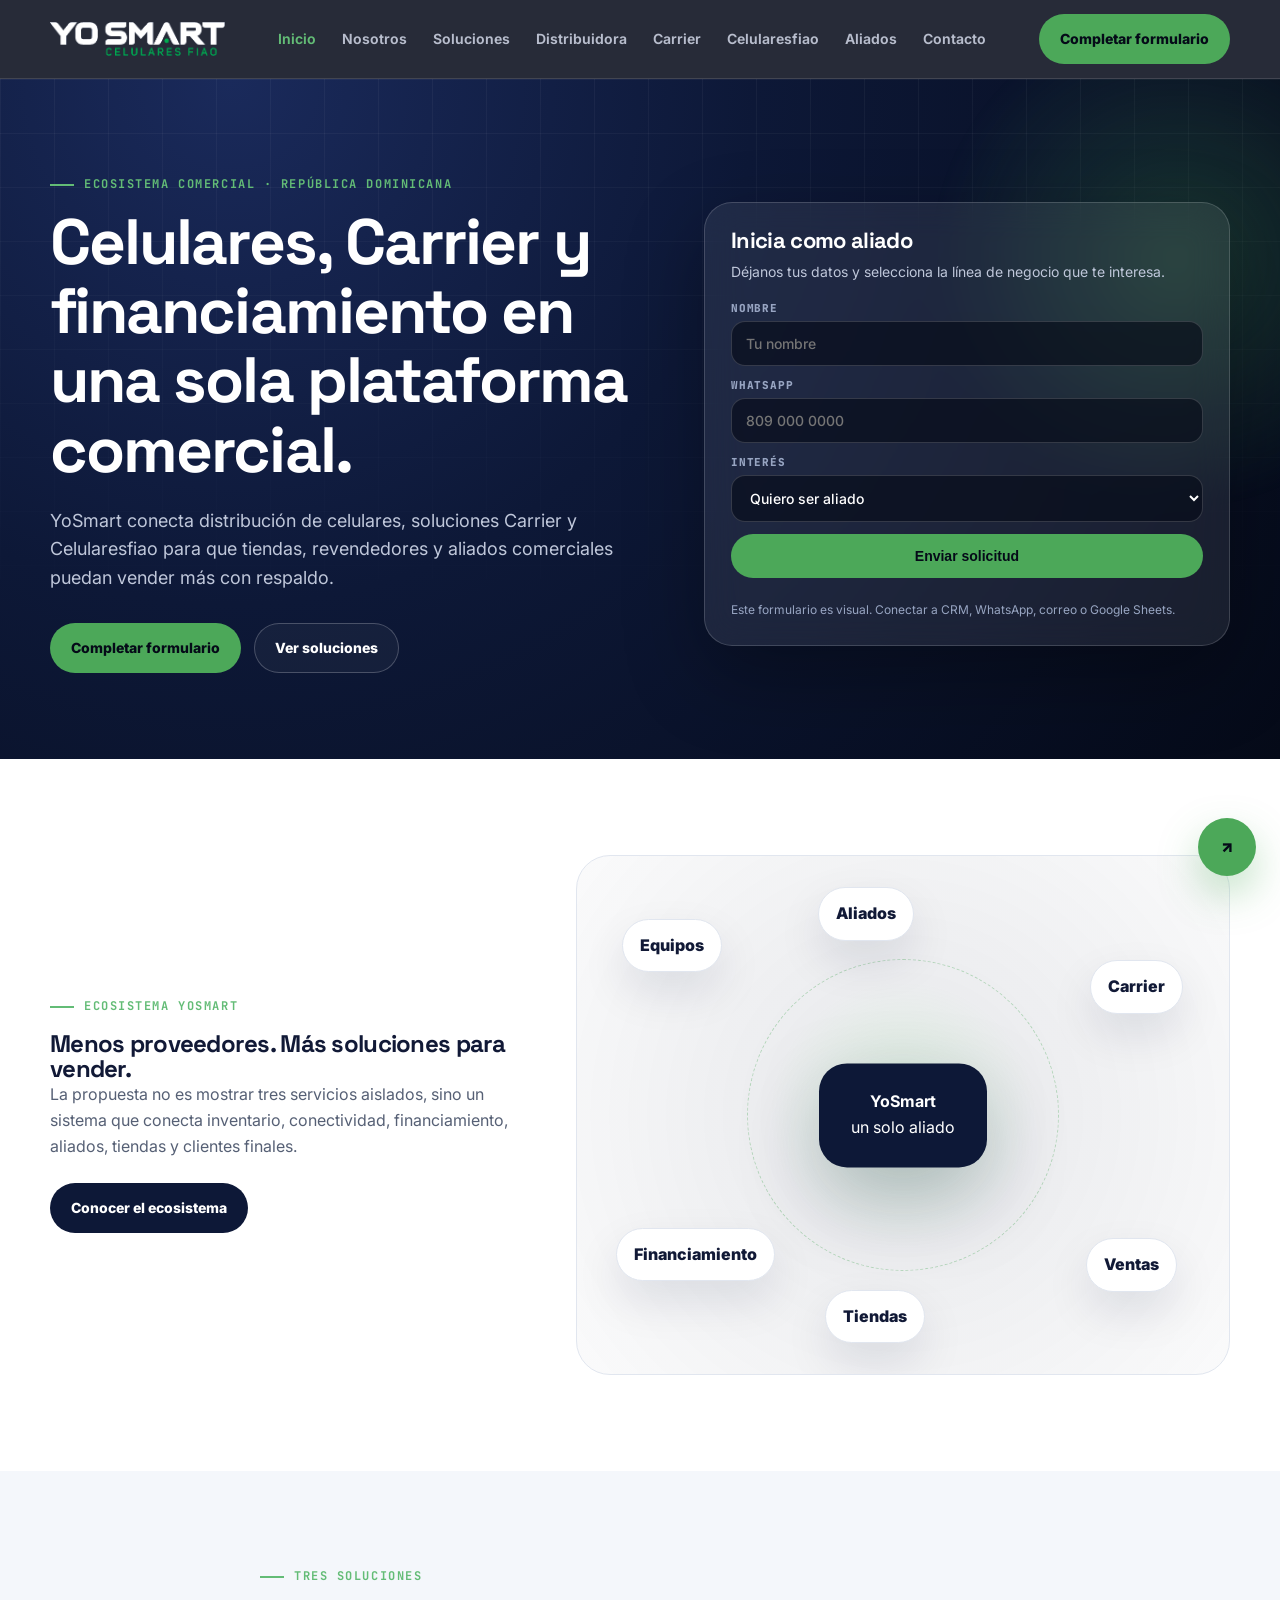
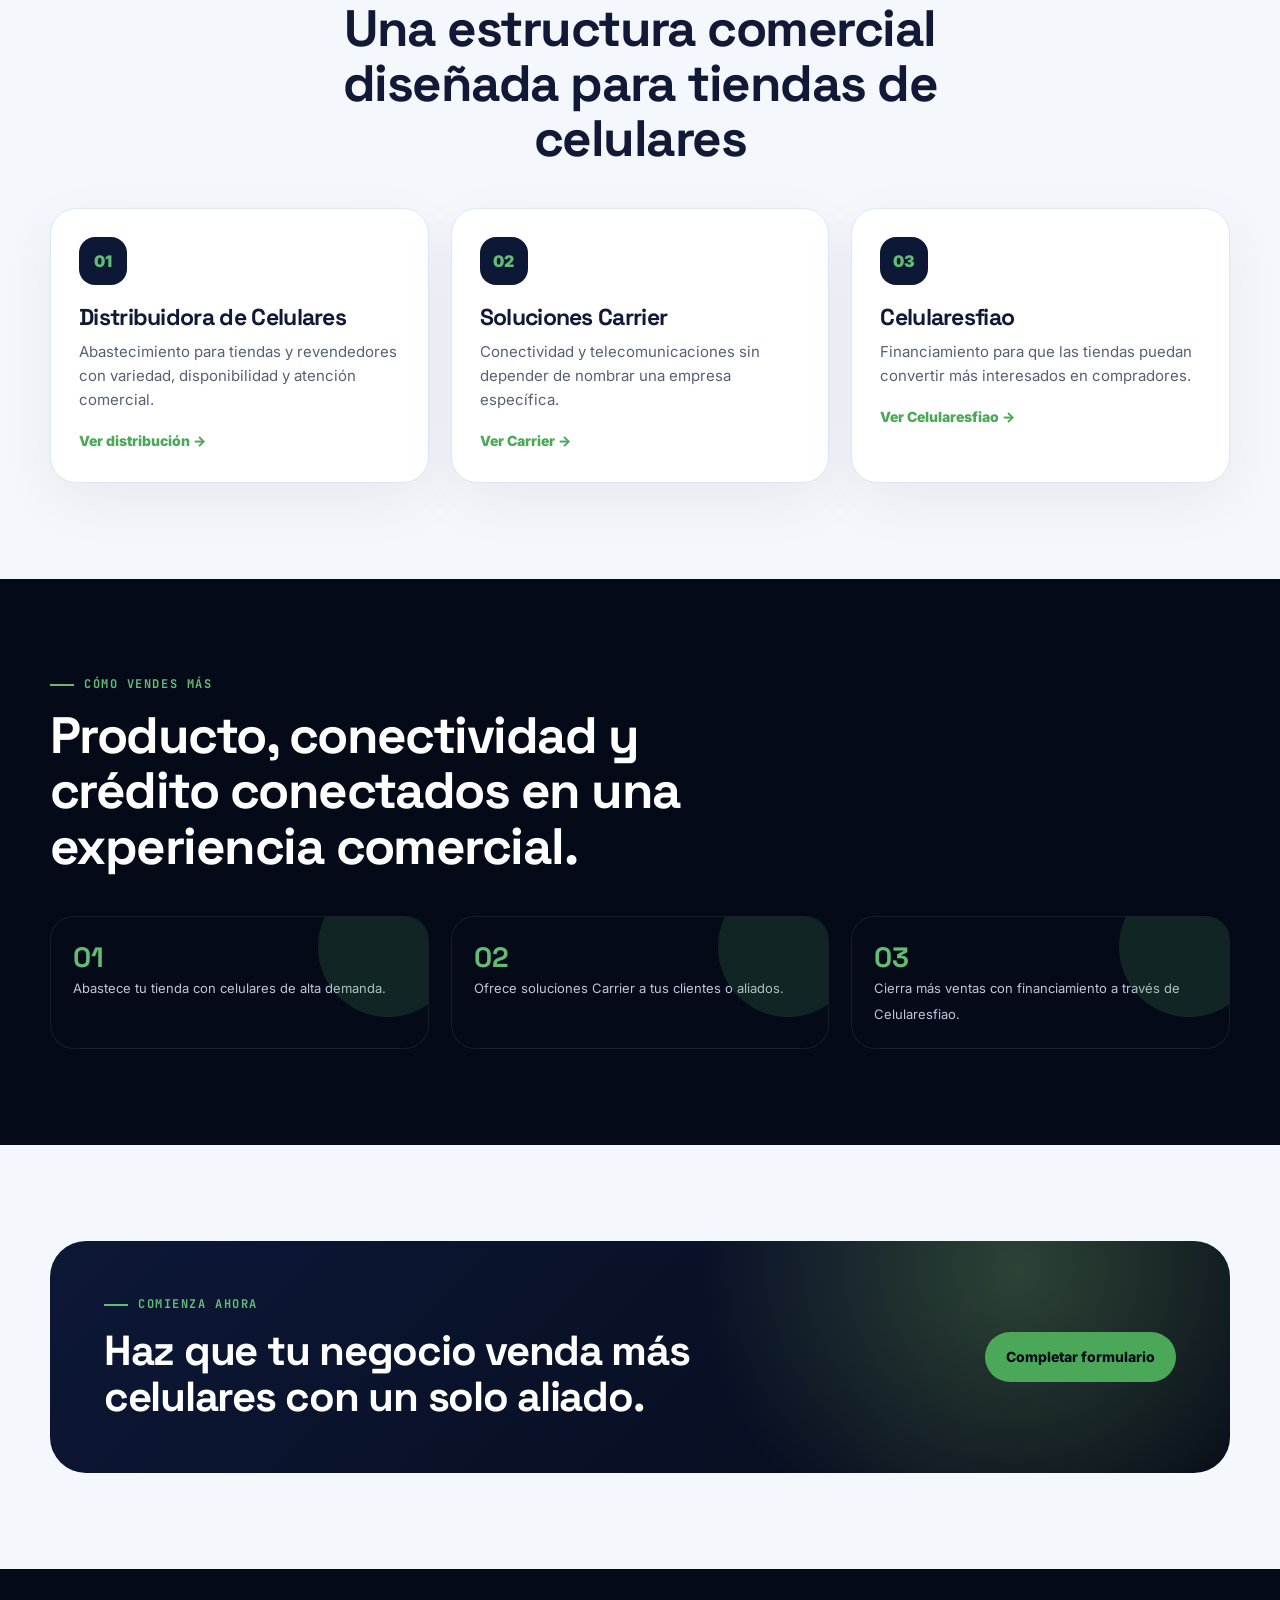
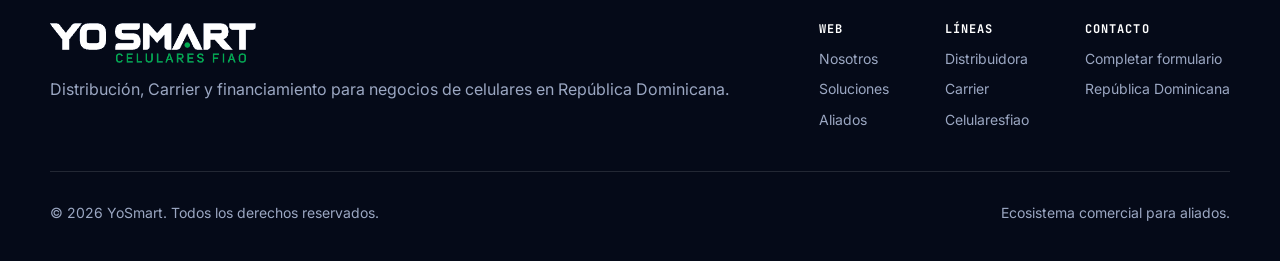
==== commit 82be7df2: "Add files via upload" ====
--- a/index.html
+++ b/index.html
@@ -5,7 +5,7 @@
 <title>YoSmart | Ecosistema comercial de celulares, Carrier y financiamiento</title><meta name="description" content="YoSmart conecta distribución de celulares, soluciones Carrier y financiamiento con Celularesfiao para aliados comerciales en RD.">
 <link rel="preconnect" href="https://fonts.googleapis.com"><link rel="preconnect" href="https://fonts.gstatic.com" crossorigin>
 <link href="https://fonts.googleapis.com/css2?family=Space+Grotesk:wght@500;600;700&family=Inter:wght@400;500;600;700;800&family=JetBrains+Mono:wght@500;600;700&display=swap" rel="stylesheet">
-<link rel="stylesheet" href="assets/styles.css">
+<link rel="stylesheet" href="styles.css">
 </head>
 <body>
 <header class="header"><div class="wrap nav"><a class="logo" href="index.html"><img src="[data-uri]" alt="YoSmart"></a><nav class="nav-links"><a class="active" href="index.html">Inicio</a><a class="" href="nosotros.html">Nosotros</a><a class="" href="soluciones.html">Soluciones</a><a class="" href="distribuidora.html">Distribuidora</a><a class="" href="carrier.html">Carrier</a><a class="" href="celularesfiao.html">Celularesfiao</a><a class="" href="aliados.html">Aliados</a><a class="" href="contacto.html">Contacto</a></nav><div class="nav-actions"><a class="btn btn-primary" href="contacto.html">Completar formulario</a><button class="menu-toggle" aria-label="Abrir menú">☰</button></div></div></header>
@@ -18,5 +18,5 @@
 
 <a class="wa" href="contacto.html" aria-label="Formulario">↗</a>
 <footer class="footer"><div class="wrap"><div class="footer-grid"><div><img src="[data-uri]" alt="YoSmart"><p>Distribución, Carrier y financiamiento para negocios de celulares en República Dominicana.</p></div><div class="footer-cols"><div><h4>Web</h4><a href="nosotros.html">Nosotros</a><a href="soluciones.html">Soluciones</a><a href="aliados.html">Aliados</a></div><div><h4>Líneas</h4><a href="distribuidora.html">Distribuidora</a><a href="carrier.html">Carrier</a><a href="celularesfiao.html">Celularesfiao</a></div><div><h4>Contacto</h4><a href="contacto.html">Completar formulario</a><span>República Dominicana</span></div></div></div><div class="footer-bottom"><span>© 2026 YoSmart. Todos los derechos reservados.</span><span>Ecosistema comercial para aliados.</span></div></div></footer>
-<script src="assets/main.js"></script>
+<script src="main.js"></script>
 </body></html>
--- a/styles.css
+++ b/styles.css
@@ -0,0 +1,12 @@
+
+:root{
+  --navy:#0D1837;--navy-2:#101E44;--deep:#050A18;--deep-2:#081126;--green:#4CA859;--green-2:#63BC76;--lime:#B5FF7A;--white:#fff;--off:#F4F7FB;--muted:#AAB3C9;--text:#111936;--slate:#566075;--line:rgba(255,255,255,.12);--line-dark:#E1E6EF;--max:1180px;--display:'Space Grotesk',sans-serif;--body:'Inter',sans-serif;--mono:'JetBrains Mono',monospace;
+}
+*{box-sizing:border-box;margin:0;padding:0}html{scroll-behavior:smooth}body{font-family:var(--body);background:var(--off);color:var(--text);line-height:1.6;overflow-x:hidden}a{color:inherit;text-decoration:none}img{max-width:100%;display:block}ul{list-style:none}.wrap{width:min(var(--max),calc(100% - 48px));margin:auto}@media(max-width:640px){.wrap{width:min(var(--max),calc(100% - 34px));}}
+h1,h2,h3,h4{font-family:var(--display);letter-spacing:-.03em;line-height:1.08}.eyebrow{font-family:var(--mono);font-size:12px;letter-spacing:.13em;text-transform:uppercase;color:var(--green-2);font-weight:700;margin-bottom:14px;display:flex;align-items:center;gap:10px}.eyebrow:before{content:"";width:24px;height:2px;background:var(--green-2);display:block}.muted{color:var(--muted)}.slate{color:var(--slate)}
+.header{position:sticky;top:0;z-index:50;background:rgba(5,10,24,.86);backdrop-filter:blur(18px);border-bottom:1px solid var(--line)}.nav{height:78px;display:flex;align-items:center;justify-content:space-between;gap:24px}.logo img{height:34px}.nav-links{display:flex;align-items:center;gap:26px;color:#D7DDED;font-size:14px;font-weight:650}.nav-links a{opacity:.82;transition:.2s}.nav-links a:hover,.nav-links a.active{opacity:1;color:var(--green-2)}.nav-actions{display:flex;gap:12px;align-items:center}.menu-toggle{display:none;border:1px solid var(--line);background:rgba(255,255,255,.04);color:white;border-radius:12px;padding:9px 12px;font-size:20px}.btn{display:inline-flex;align-items:center;justify-content:center;gap:8px;padding:13px 20px;border-radius:999px;font-size:14px;font-weight:800;border:1px solid transparent;transition:.2s;cursor:pointer}.btn-primary{background:var(--green);color:var(--deep)}.btn-primary:hover{background:var(--green-2);transform:translateY(-2px)}.btn-ghost{color:white;border-color:rgba(255,255,255,.22);background:rgba(255,255,255,.04)}.btn-ghost:hover{border-color:var(--green-2);color:var(--green-2)}.btn-dark{background:var(--navy);color:white}.btn-light{background:white;color:var(--navy)}
+@media(max-width:980px){.menu-toggle{display:block}.nav-links{position:fixed;inset:78px 0 auto 0;background:var(--deep);border-bottom:1px solid var(--line);padding:22px;display:none;flex-direction:column;align-items:flex-start}.nav-links.open{display:flex}.nav-actions .btn{display:none}.nav-links a{width:100%;padding:8px 0}.nav{height:74px}.logo img{height:30px}}
+.hero{position:relative;overflow:hidden;color:white;background:radial-gradient(circle at 18% 0%,#1A2A5B 0%,var(--navy) 42%,var(--deep) 100%);padding:96px 0 86px}.hero:before{content:"";position:absolute;inset:0;background-image:linear-gradient(rgba(255,255,255,.045) 1px,transparent 1px),linear-gradient(90deg,rgba(255,255,255,.045) 1px,transparent 1px);background-size:54px 54px;mask-image:linear-gradient(to bottom,#000,transparent 85%)}.hero:after{content:"";position:absolute;right:-160px;top:-80px;width:520px;height:520px;border-radius:50%;background:radial-gradient(circle,rgba(76,168,89,.25),transparent 68%);filter:blur(4px)}.hero-grid{position:relative;z-index:1;display:grid;grid-template-columns:1fr .88fr;gap:56px;align-items:center}.hero h1{font-size:clamp(38px,5vw,72px);max-width:850px}.hero p{font-size:18px;color:#BFC7DA;margin:22px 0 30px;max-width:650px}.hero-ctas{display:flex;flex-wrap:wrap;gap:13px}.hero-form{background:rgba(255,255,255,.08);border:1px solid rgba(255,255,255,.16);box-shadow:0 30px 80px rgba(0,0,0,.3);backdrop-filter:blur(18px);border-radius:28px;padding:26px}.hero-form h3{font-size:22px;color:white;margin-bottom:8px}.hero-form p{font-size:14px;margin:0 0 18px}.form-grid{display:grid;gap:12px}.field input,.field select,.field textarea{width:100%;border:1px solid rgba(255,255,255,.16);background:rgba(5,10,24,.62);color:white;border-radius:14px;padding:13px 14px;font:500 14px var(--body);outline:none}.light-form .field input,.light-form .field select,.light-form .field textarea{background:white;color:var(--text);border:1px solid var(--line-dark)}.field textarea{min-height:120px;resize:vertical}.field label{display:block;font:800 11px var(--mono);letter-spacing:.08em;text-transform:uppercase;color:#98A5C2;margin-bottom:6px}.note{font-size:12px!important;color:#98A5C2!important;margin:10px 0 0!important}.hero-visual{position:relative;min-height:470px}.orbit{position:absolute;inset:0;border:1px solid rgba(255,255,255,.12);border-radius:36px;background:linear-gradient(145deg,rgba(255,255,255,.08),rgba(255,255,255,.02));box-shadow:inset 0 0 0 1px rgba(255,255,255,.04),0 35px 90px rgba(0,0,0,.28);overflow:hidden}.orbit:before{content:"";position:absolute;inset:34px;border:1px dashed rgba(181,255,122,.22);border-radius:50%;animation:spin 28s linear infinite}.orbit:after{content:"";position:absolute;inset:88px;border:1px dashed rgba(255,255,255,.15);border-radius:50%;animation:spin 18s linear infinite reverse}.core{position:absolute;left:50%;top:50%;transform:translate(-50%,-50%);width:150px;height:150px;border-radius:50%;display:grid;place-items:center;background:radial-gradient(circle at 30% 25%,var(--green-2),var(--green));color:var(--deep);font:900 26px var(--display);box-shadow:0 0 0 12px rgba(76,168,89,.14),0 0 60px rgba(76,168,89,.38)}.node{position:absolute;background:rgba(5,10,24,.8);border:1px solid rgba(255,255,255,.14);border-radius:18px;padding:15px 16px;color:white;box-shadow:0 16px 40px rgba(0,0,0,.28);animation:float 5s ease-in-out infinite}.node b{display:block;font-family:var(--display);font-size:16px}.node span{font-size:12px;color:#AEB8D0}.node.n1{left:28px;top:56px}.node.n2{right:22px;top:130px;animation-delay:.8s}.node.n3{left:48px;bottom:70px;animation-delay:1.4s}.node.n4{right:60px;bottom:42px;animation-delay:2.1s}.signal{width:10px;height:10px;border-radius:50%;background:var(--green-2);box-shadow:0 0 0 8px rgba(76,168,89,.14);display:inline-block;margin-right:8px}@keyframes spin{to{transform:rotate(360deg)}}@keyframes float{0%,100%{transform:translateY(0)}50%{transform:translateY(-10px)}}
+@media(max-width:980px){.hero-grid{grid-template-columns:1fr}.hero-visual{min-height:380px}.hero{padding:74px 0}.orbit{position:relative;height:380px}.hero h1{font-size:40px}}
+.section{padding:96px 0}.section.dark{background:var(--navy);color:white}.section.deep{background:var(--deep);color:white}.section.white{background:white}.section-head{max-width:760px;margin-bottom:42px}.section-head.center{text-align:center;margin-left:auto;margin-right:auto}.section-head h2{font-size:clamp(32px,4vw,52px)}.section-head p{margin-top:16px;color:var(--slate);font-size:17px}.dark .section-head p,.deep .section-head p{color:#BFC7DA}.grid-3{display:grid;grid-template-columns:repeat(3,1fr);gap:22px}.grid-2{display:grid;grid-template-columns:repeat(2,1fr);gap:28px}.card{background:white;border:1px solid var(--line-dark);border-radius:26px;padding:28px;box-shadow:0 18px 60px rgba(13,24,55,.06);transition:.22s}.card:hover{transform:translateY(-6px);box-shadow:0 28px 70px rgba(13,24,55,.12)}.dark .card,.deep .card{background:rgba(255,255,255,.07);border-color:rgba(255,255,255,.12);color:white}.card .icon{width:48px;height:48px;border-radius:16px;display:grid;place-items:center;background:var(--navy);color:var(--green-2);font-weight:900;margin-bottom:20px}.card h3{font-size:23px;margin-bottom:10px}.card p{color:var(--slate);font-size:15px}.dark .card p,.deep .card p{color:#BFC7DA}.card-link{display:inline-flex;margin-top:18px;font-weight:850;color:var(--green);font-size:14px}.ecosystem{display:grid;grid-template-columns:.85fr 1.15fr;gap:42px;align-items:center}.eco-map{position:relative;min-height:520px;border-radius:34px;background:radial-gradient(circle at center,rgba(76,168,89,.22),rgba(13,24,55,.08) 32%,rgba(13,24,55,.02));border:1px solid var(--line-dark);overflow:hidden}.eco-map:before{content:"";position:absolute;left:50%;top:50%;width:310px;height:310px;transform:translate(-50%,-50%);border:1px dashed rgba(76,168,89,.35);border-radius:50%;animation:spin 26s linear infinite}.eco-center{position:absolute;left:50%;top:50%;transform:translate(-50%,-50%);background:var(--navy);color:white;border-radius:28px;padding:26px 32px;text-align:center;box-shadow:0 30px 80px rgba(13,24,55,.25)}.eco-pill{position:absolute;background:white;border:1px solid var(--line-dark);border-radius:999px;padding:13px 17px;font-weight:850;box-shadow:0 20px 45px rgba(13,24,55,.1)}.p1{left:7%;top:12%}.p2{right:7%;top:20%}.p3{left:6%;bottom:18%}.p4{right:8%;bottom:16%}.p5{left:37%;top:6%}.p6{left:38%;bottom:6%}.dashboard{display:grid;gap:16px}.dash-card{border-radius:24px;background:var(--deep);color:white;padding:22px;border:1px solid rgba(255,255,255,.08);position:relative;overflow:hidden}.dash-card:after{content:"";position:absolute;right:-30px;top:-40px;width:140px;height:140px;border-radius:50%;background:rgba(76,168,89,.18)}.dash-card b{font:900 28px var(--display);display:block;color:var(--green-2)}.dash-card span{font-size:13px;color:#BFC7DA}.split{display:grid;grid-template-columns:.9fr 1.1fr;gap:54px;align-items:center}.big-list{display:grid;gap:14px}.big-list li{background:white;border:1px solid var(--line-dark);border-radius:18px;padding:18px 20px;display:flex;gap:14px;color:var(--slate);font-weight:650}.big-list li:before{content:"✓";width:26px;height:26px;border-radius:50%;display:grid;place-items:center;background:rgba(76,168,89,.12);color:var(--green);font-weight:900;flex:0 0 26px}.dark .big-list li,.deep .big-list li{background:rgba(255,255,255,.07);border-color:rgba(255,255,255,.12);color:#D7DDED}.steps{display:grid;grid-template-columns:repeat(5,1fr);gap:14px}.step{position:relative;background:white;border:1px solid var(--line-dark);border-radius:22px;padding:22px;min-height:180px}.step .num{font:900 15px var(--mono);color:var(--green);margin-bottom:28px;display:block}.step h3{font-size:19px}.step p{font-size:14px;color:var(--slate);margin-top:8px}.faq-list{display:grid;gap:12px;max-width:900px}.faq-item{background:white;border:1px solid var(--line-dark);border-radius:18px;overflow:hidden}.faq-q{width:100%;text-align:left;background:none;border:0;padding:20px 22px;font:800 16px var(--body);display:flex;justify-content:space-between;gap:20px;cursor:pointer}.faq-a{display:none;padding:0 22px 20px;color:var(--slate)}.faq-item.open .faq-a{display:block}.cta{border-radius:36px;padding:54px;background:radial-gradient(circle at 82% 12%,rgba(181,255,122,.22),transparent 32%),linear-gradient(135deg,var(--navy),var(--deep));color:white;display:flex;align-items:center;justify-content:space-between;gap:30px}.cta h2{font-size:42px;max-width:640px}.contact-grid{display:grid;grid-template-columns:.8fr 1.2fr;gap:36px}.footer{background:var(--deep);color:#9BA7C2;padding:54px 0 28px}.footer-grid{display:flex;justify-content:space-between;gap:28px;flex-wrap:wrap;border-bottom:1px solid var(--line);padding-bottom:32px}.footer img{height:40px;margin-bottom:14px}.footer-cols{display:flex;gap:56px;flex-wrap:wrap}.footer h4{font-family:var(--mono);font-size:12px;color:white;letter-spacing:.09em;text-transform:uppercase;margin-bottom:12px}.footer a,.footer span{display:block;margin:8px 0;font-size:14px}.footer-bottom{padding-top:22px;font-size:12px;display:flex;justify-content:space-between;gap:12px;flex-wrap:wrap}.wa{position:fixed;right:24px;bottom:24px;width:58px;height:58px;border-radius:50%;display:grid;place-items:center;background:var(--green);color:var(--deep);z-index:40;font-weight:900;box-shadow:0 18px 40px rgba(76,168,89,.35)}.reveal{opacity:0;transform:translateY(18px);transition:.55s ease}.reveal.in{opacity:1;transform:none}
+@media(max-width:980px){.grid-3,.grid-2,.ecosystem,.split,.contact-grid{grid-template-columns:1fr}.steps{grid-template-columns:1fr 1fr}.cta{display:block}.cta .btn{margin-top:24px}.eco-map{min-height:420px}.section{padding:72px 0}}@media(max-width:620px){.grid-3,.grid-2,.steps{grid-template-columns:1fr}.hero-form{padding:20px}.node{font-size:12px}.node.n2{right:8px}.node.n4{right:14px}.cta{padding:34px 24px}.cta h2{font-size:32px}.section-head h2{font-size:32px}}
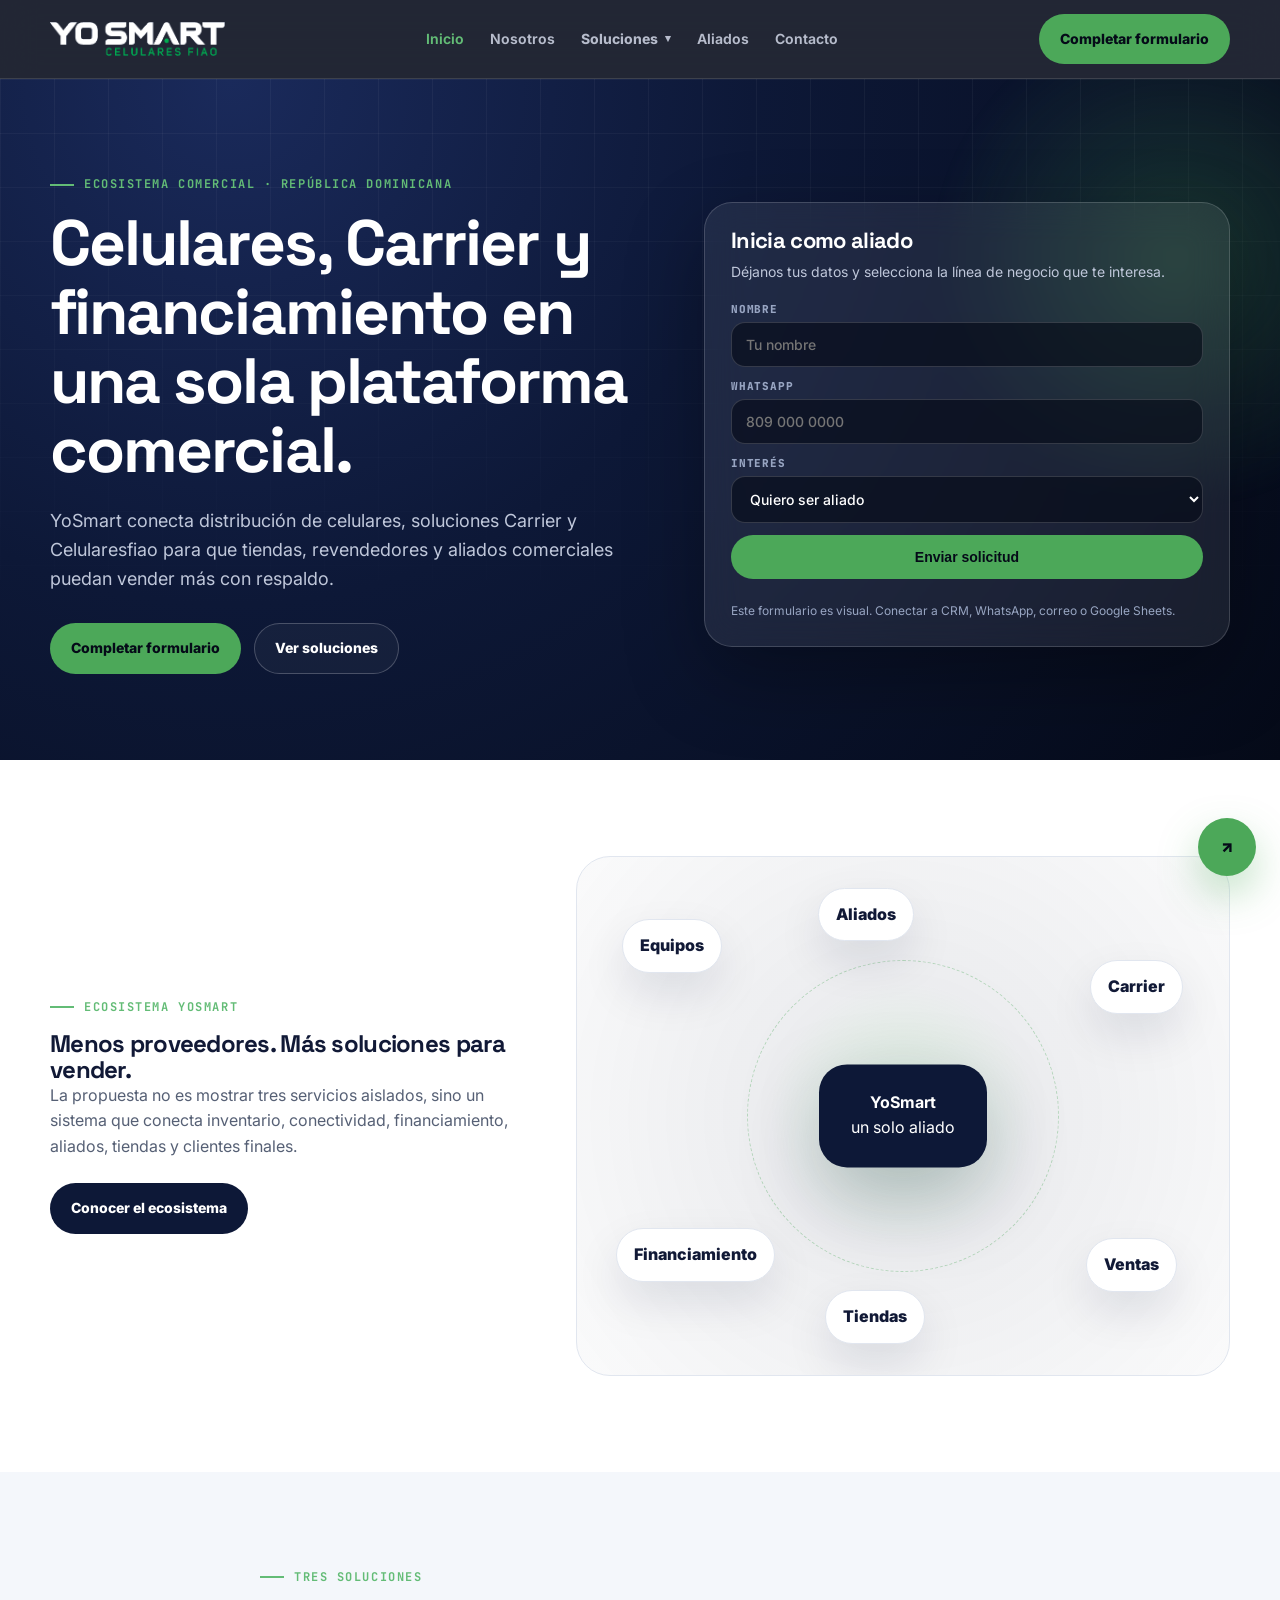
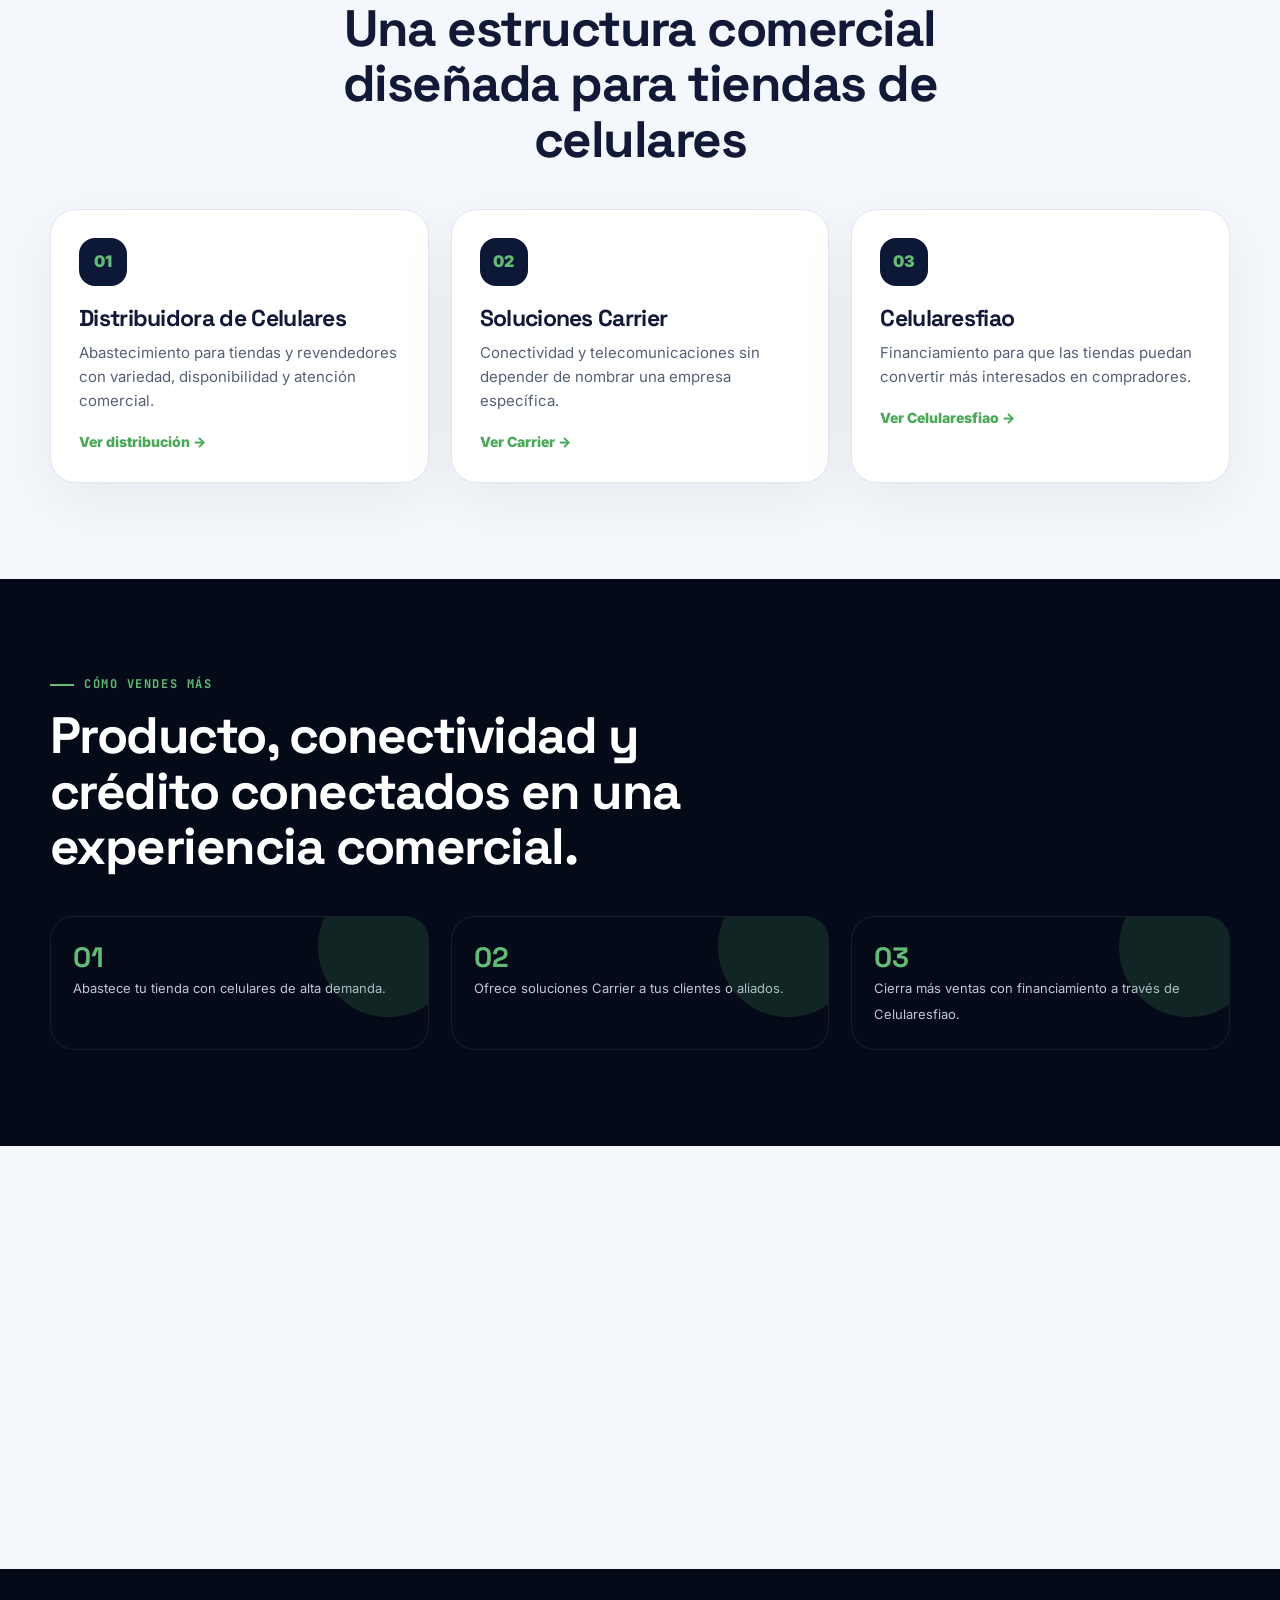
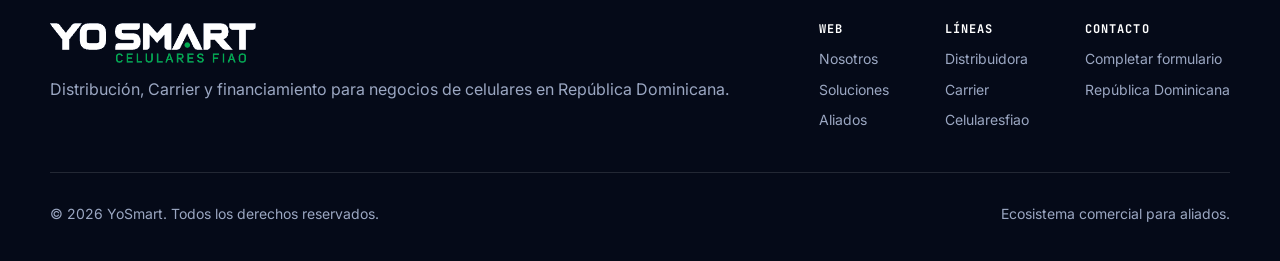
==== commit 22837872: "Add files via upload" ====
--- a/index.html
+++ b/index.html
@@ -8,7 +8,20 @@
 <link rel="stylesheet" href="styles.css">
 </head>
 <body>
-<header class="header"><div class="wrap nav"><a class="logo" href="index.html"><img src="[data-uri]" alt="YoSmart"></a><nav class="nav-links"><a class="active" href="index.html">Inicio</a><a class="" href="nosotros.html">Nosotros</a><a class="" href="soluciones.html">Soluciones</a><a class="" href="distribuidora.html">Distribuidora</a><a class="" href="carrier.html">Carrier</a><a class="" href="celularesfiao.html">Celularesfiao</a><a class="" href="aliados.html">Aliados</a><a class="" href="contacto.html">Contacto</a></nav><div class="nav-actions"><a class="btn btn-primary" href="contacto.html">Completar formulario</a><button class="menu-toggle" aria-label="Abrir menú">☰</button></div></div></header>
+<header class="header"><div class="wrap nav"><a class="logo" href="index.html"><img src="[data-uri]" alt="YoSmart"></a><nav class="nav-links">
+      <a class="nav-link active" href="index.html">Inicio</a>
+      <a class="nav-link" href="nosotros.html">Nosotros</a>
+      <div class="nav-dropdown">
+        <button class="nav-drop-toggle" type="button" aria-expanded="false">Soluciones <span>▾</span></button>
+        <div class="nav-submenu">
+          <a class="" href="celularesfiao.html">Celularesfiao</a>
+          <a class="" href="carrier.html">Carrier</a>
+          <a class="" href="distribuidora.html">Distribuidora</a>
+        </div>
+      </div>
+      <a class="nav-link" href="aliados.html">Aliados</a>
+      <a class="nav-link" href="contacto.html">Contacto</a>
+    </nav><div class="nav-actions"><a class="btn btn-primary" href="contacto.html">Completar formulario</a><button class="menu-toggle" aria-label="Abrir menú">☰</button></div></div></header>
 
 <section class="hero"><div class="wrap hero-grid"><div class="reveal"><div class="eyebrow">Ecosistema comercial · República Dominicana</div><h1>Celulares, Carrier y financiamiento en una sola plataforma comercial.</h1><p>YoSmart conecta distribución de celulares, soluciones Carrier y Celularesfiao para que tiendas, revendedores y aliados comerciales puedan vender más con respaldo.</p><div class="hero-ctas"><a href="contacto.html" class="btn btn-primary">Completar formulario</a><a href="soluciones.html" class="btn btn-ghost">Ver soluciones</a></div></div><div class="hero-form reveal"><h3>Inicia como aliado</h3><p>Déjanos tus datos y selecciona la línea de negocio que te interesa.</p><form class="form-grid"><div class="field"><label>Nombre</label><input placeholder="Tu nombre"></div><div class="field"><label>WhatsApp</label><input placeholder="809 000 0000"></div><div class="field"><label>Interés</label><select><option>Quiero ser aliado</option><option>Celulares al por mayor</option><option>Soluciones Carrier</option><option>Celularesfiao</option></select></div><button class="btn btn-primary" type="button">Enviar solicitud</button><p class="note">Este formulario es visual. Conectar a CRM, WhatsApp, correo o Google Sheets.</p></form></div></div></section>
 <section class="section white"><div class="wrap ecosystem"><div class="reveal"><div class="eyebrow">Ecosistema YoSmart</div><h2>Menos proveedores. Más soluciones para vender.</h2><p class="slate">La propuesta no es mostrar tres servicios aislados, sino un sistema que conecta inventario, conectividad, financiamiento, aliados, tiendas y clientes finales.</p><a class="btn btn-dark" href="soluciones.html" style="margin-top:24px">Conocer el ecosistema</a></div><div class="eco-map reveal"><div class="eco-center"><b>YoSmart</b><br><span>un solo aliado</span></div><div class="eco-pill p1">Equipos</div><div class="eco-pill p2">Carrier</div><div class="eco-pill p3">Financiamiento</div><div class="eco-pill p4">Ventas</div><div class="eco-pill p5">Aliados</div><div class="eco-pill p6">Tiendas</div></div></div></section>
--- a/styles.css
+++ b/styles.css
@@ -4,8 +4,13 @@
 }
 *{box-sizing:border-box;margin:0;padding:0}html{scroll-behavior:smooth}body{font-family:var(--body);background:var(--off);color:var(--text);line-height:1.6;overflow-x:hidden}a{color:inherit;text-decoration:none}img{max-width:100%;display:block}ul{list-style:none}.wrap{width:min(var(--max),calc(100% - 48px));margin:auto}@media(max-width:640px){.wrap{width:min(var(--max),calc(100% - 34px));}}
 h1,h2,h3,h4{font-family:var(--display);letter-spacing:-.03em;line-height:1.08}.eyebrow{font-family:var(--mono);font-size:12px;letter-spacing:.13em;text-transform:uppercase;color:var(--green-2);font-weight:700;margin-bottom:14px;display:flex;align-items:center;gap:10px}.eyebrow:before{content:"";width:24px;height:2px;background:var(--green-2);display:block}.muted{color:var(--muted)}.slate{color:var(--slate)}
-.header{position:sticky;top:0;z-index:50;background:rgba(5,10,24,.86);backdrop-filter:blur(18px);border-bottom:1px solid var(--line)}.nav{height:78px;display:flex;align-items:center;justify-content:space-between;gap:24px}.logo img{height:34px}.nav-links{display:flex;align-items:center;gap:26px;color:#D7DDED;font-size:14px;font-weight:650}.nav-links a{opacity:.82;transition:.2s}.nav-links a:hover,.nav-links a.active{opacity:1;color:var(--green-2)}.nav-actions{display:flex;gap:12px;align-items:center}.menu-toggle{display:none;border:1px solid var(--line);background:rgba(255,255,255,.04);color:white;border-radius:12px;padding:9px 12px;font-size:20px}.btn{display:inline-flex;align-items:center;justify-content:center;gap:8px;padding:13px 20px;border-radius:999px;font-size:14px;font-weight:800;border:1px solid transparent;transition:.2s;cursor:pointer}.btn-primary{background:var(--green);color:var(--deep)}.btn-primary:hover{background:var(--green-2);transform:translateY(-2px)}.btn-ghost{color:white;border-color:rgba(255,255,255,.22);background:rgba(255,255,255,.04)}.btn-ghost:hover{border-color:var(--green-2);color:var(--green-2)}.btn-dark{background:var(--navy);color:white}.btn-light{background:white;color:var(--navy)}
-@media(max-width:980px){.menu-toggle{display:block}.nav-links{position:fixed;inset:78px 0 auto 0;background:var(--deep);border-bottom:1px solid var(--line);padding:22px;display:none;flex-direction:column;align-items:flex-start}.nav-links.open{display:flex}.nav-actions .btn{display:none}.nav-links a{width:100%;padding:8px 0}.nav{height:74px}.logo img{height:30px}}
+.header{position:sticky;top:0;z-index:50;background:rgba(5,10,24,.88);backdrop-filter:blur(18px);border-bottom:1px solid var(--line)}
+.nav{min-height:78px;display:flex;align-items:center;justify-content:space-between;gap:24px}.logo img{height:34px}
+.nav-links{display:flex;align-items:center;gap:26px;color:#D7DDED;font-size:14px;font-weight:650}.nav-link,.nav-drop-toggle{opacity:.82;transition:.2s}.nav-link:hover,.nav-link.active,.nav-dropdown.active>.nav-drop-toggle,.nav-submenu a:hover,.nav-submenu a.active{opacity:1;color:var(--green-2)}
+.nav-dropdown{position:relative;display:flex;align-items:center}.nav-drop-toggle{border:0;background:transparent;color:inherit;font:inherit;font-weight:750;cursor:pointer;display:flex;align-items:center;gap:7px;padding:28px 0}.nav-drop-toggle span{font-size:11px;transition:.2s}
+.nav-submenu{position:absolute;top:100%;left:50%;transform:translate(-50%,-8px);min-width:230px;padding:10px;background:rgba(10,17,36,.98);border:1px solid var(--line);border-radius:18px;box-shadow:0 24px 60px rgba(0,0,0,.38);opacity:0;visibility:hidden;pointer-events:none;transition:.2s}.nav-dropdown:hover .nav-submenu,.nav-dropdown.open .nav-submenu{opacity:1;visibility:visible;pointer-events:auto;transform:translate(-50%,0)}.nav-dropdown:hover .nav-drop-toggle span,.nav-dropdown.open .nav-drop-toggle span{transform:rotate(180deg)}.nav-submenu a{display:block;padding:11px 13px;border-radius:12px;color:#D7DDED;opacity:.82;transition:.2s}.nav-submenu a:hover,.nav-submenu a.active{background:rgba(81,181,98,.12)}
+.nav-actions{display:flex;gap:12px;align-items:center}.menu-toggle{display:none;border:1px solid var(--line);background:rgba(255,255,255,.04);color:white;border-radius:12px;padding:9px 12px;font-size:20px}.btn{display:inline-flex;align-items:center;justify-content:center;gap:8px;padding:13px 20px;border-radius:999px;font-size:14px;font-weight:800;border:1px solid transparent;transition:.2s;cursor:pointer}.btn-primary{background:var(--green);color:var(--deep)}.btn-primary:hover{background:var(--green-2);transform:translateY(-2px)}.btn-ghost{color:white;border-color:rgba(255,255,255,.22);background:rgba(255,255,255,.04)}.btn-ghost:hover{border-color:var(--green-2);color:var(--green-2)}.btn-dark{background:var(--navy);color:white}.btn-light{background:white;color:var(--navy)}
+@media(max-width:980px){.menu-toggle{display:block}.nav{min-height:74px}.logo img{height:30px}.nav-actions .btn{display:none}.nav-links{position:fixed;inset:74px 0 auto 0;background:var(--deep);border-bottom:1px solid var(--line);padding:18px 22px 22px;display:none;flex-direction:column;align-items:flex-start;gap:4px}.nav-links.open{display:flex}.nav-link{width:100%;padding:10px 0}.nav-dropdown{width:100%;display:block}.nav-drop-toggle{width:100%;justify-content:space-between;padding:10px 0}.nav-submenu{position:static;transform:none;min-width:0;width:100%;margin:4px 0 8px;padding:6px;background:rgba(255,255,255,.035);box-shadow:none;display:none;opacity:1;visibility:visible;pointer-events:auto}.nav-dropdown.open .nav-submenu{display:block;transform:none}.nav-submenu a{padding:10px 12px}.nav-dropdown:hover .nav-submenu{transform:none}.nav-dropdown:hover .nav-drop-toggle span{transform:none}.nav-dropdown.open .nav-drop-toggle span{transform:rotate(180deg)}}
 .hero{position:relative;overflow:hidden;color:white;background:radial-gradient(circle at 18% 0%,#1A2A5B 0%,var(--navy) 42%,var(--deep) 100%);padding:96px 0 86px}.hero:before{content:"";position:absolute;inset:0;background-image:linear-gradient(rgba(255,255,255,.045) 1px,transparent 1px),linear-gradient(90deg,rgba(255,255,255,.045) 1px,transparent 1px);background-size:54px 54px;mask-image:linear-gradient(to bottom,#000,transparent 85%)}.hero:after{content:"";position:absolute;right:-160px;top:-80px;width:520px;height:520px;border-radius:50%;background:radial-gradient(circle,rgba(76,168,89,.25),transparent 68%);filter:blur(4px)}.hero-grid{position:relative;z-index:1;display:grid;grid-template-columns:1fr .88fr;gap:56px;align-items:center}.hero h1{font-size:clamp(38px,5vw,72px);max-width:850px}.hero p{font-size:18px;color:#BFC7DA;margin:22px 0 30px;max-width:650px}.hero-ctas{display:flex;flex-wrap:wrap;gap:13px}.hero-form{background:rgba(255,255,255,.08);border:1px solid rgba(255,255,255,.16);box-shadow:0 30px 80px rgba(0,0,0,.3);backdrop-filter:blur(18px);border-radius:28px;padding:26px}.hero-form h3{font-size:22px;color:white;margin-bottom:8px}.hero-form p{font-size:14px;margin:0 0 18px}.form-grid{display:grid;gap:12px}.field input,.field select,.field textarea{width:100%;border:1px solid rgba(255,255,255,.16);background:rgba(5,10,24,.62);color:white;border-radius:14px;padding:13px 14px;font:500 14px var(--body);outline:none}.light-form .field input,.light-form .field select,.light-form .field textarea{background:white;color:var(--text);border:1px solid var(--line-dark)}.field textarea{min-height:120px;resize:vertical}.field label{display:block;font:800 11px var(--mono);letter-spacing:.08em;text-transform:uppercase;color:#98A5C2;margin-bottom:6px}.note{font-size:12px!important;color:#98A5C2!important;margin:10px 0 0!important}.hero-visual{position:relative;min-height:470px}.orbit{position:absolute;inset:0;border:1px solid rgba(255,255,255,.12);border-radius:36px;background:linear-gradient(145deg,rgba(255,255,255,.08),rgba(255,255,255,.02));box-shadow:inset 0 0 0 1px rgba(255,255,255,.04),0 35px 90px rgba(0,0,0,.28);overflow:hidden}.orbit:before{content:"";position:absolute;inset:34px;border:1px dashed rgba(181,255,122,.22);border-radius:50%;animation:spin 28s linear infinite}.orbit:after{content:"";position:absolute;inset:88px;border:1px dashed rgba(255,255,255,.15);border-radius:50%;animation:spin 18s linear infinite reverse}.core{position:absolute;left:50%;top:50%;transform:translate(-50%,-50%);width:150px;height:150px;border-radius:50%;display:grid;place-items:center;background:radial-gradient(circle at 30% 25%,var(--green-2),var(--green));color:var(--deep);font:900 26px var(--display);box-shadow:0 0 0 12px rgba(76,168,89,.14),0 0 60px rgba(76,168,89,.38)}.node{position:absolute;background:rgba(5,10,24,.8);border:1px solid rgba(255,255,255,.14);border-radius:18px;padding:15px 16px;color:white;box-shadow:0 16px 40px rgba(0,0,0,.28);animation:float 5s ease-in-out infinite}.node b{display:block;font-family:var(--display);font-size:16px}.node span{font-size:12px;color:#AEB8D0}.node.n1{left:28px;top:56px}.node.n2{right:22px;top:130px;animation-delay:.8s}.node.n3{left:48px;bottom:70px;animation-delay:1.4s}.node.n4{right:60px;bottom:42px;animation-delay:2.1s}.signal{width:10px;height:10px;border-radius:50%;background:var(--green-2);box-shadow:0 0 0 8px rgba(76,168,89,.14);display:inline-block;margin-right:8px}@keyframes spin{to{transform:rotate(360deg)}}@keyframes float{0%,100%{transform:translateY(0)}50%{transform:translateY(-10px)}}
 @media(max-width:980px){.hero-grid{grid-template-columns:1fr}.hero-visual{min-height:380px}.hero{padding:74px 0}.orbit{position:relative;height:380px}.hero h1{font-size:40px}}
 .section{padding:96px 0}.section.dark{background:var(--navy);color:white}.section.deep{background:var(--deep);color:white}.section.white{background:white}.section-head{max-width:760px;margin-bottom:42px}.section-head.center{text-align:center;margin-left:auto;margin-right:auto}.section-head h2{font-size:clamp(32px,4vw,52px)}.section-head p{margin-top:16px;color:var(--slate);font-size:17px}.dark .section-head p,.deep .section-head p{color:#BFC7DA}.grid-3{display:grid;grid-template-columns:repeat(3,1fr);gap:22px}.grid-2{display:grid;grid-template-columns:repeat(2,1fr);gap:28px}.card{background:white;border:1px solid var(--line-dark);border-radius:26px;padding:28px;box-shadow:0 18px 60px rgba(13,24,55,.06);transition:.22s}.card:hover{transform:translateY(-6px);box-shadow:0 28px 70px rgba(13,24,55,.12)}.dark .card,.deep .card{background:rgba(255,255,255,.07);border-color:rgba(255,255,255,.12);color:white}.card .icon{width:48px;height:48px;border-radius:16px;display:grid;place-items:center;background:var(--navy);color:var(--green-2);font-weight:900;margin-bottom:20px}.card h3{font-size:23px;margin-bottom:10px}.card p{color:var(--slate);font-size:15px}.dark .card p,.deep .card p{color:#BFC7DA}.card-link{display:inline-flex;margin-top:18px;font-weight:850;color:var(--green);font-size:14px}.ecosystem{display:grid;grid-template-columns:.85fr 1.15fr;gap:42px;align-items:center}.eco-map{position:relative;min-height:520px;border-radius:34px;background:radial-gradient(circle at center,rgba(76,168,89,.22),rgba(13,24,55,.08) 32%,rgba(13,24,55,.02));border:1px solid var(--line-dark);overflow:hidden}.eco-map:before{content:"";position:absolute;left:50%;top:50%;width:310px;height:310px;transform:translate(-50%,-50%);border:1px dashed rgba(76,168,89,.35);border-radius:50%;animation:spin 26s linear infinite}.eco-center{position:absolute;left:50%;top:50%;transform:translate(-50%,-50%);background:var(--navy);color:white;border-radius:28px;padding:26px 32px;text-align:center;box-shadow:0 30px 80px rgba(13,24,55,.25)}.eco-pill{position:absolute;background:white;border:1px solid var(--line-dark);border-radius:999px;padding:13px 17px;font-weight:850;box-shadow:0 20px 45px rgba(13,24,55,.1)}.p1{left:7%;top:12%}.p2{right:7%;top:20%}.p3{left:6%;bottom:18%}.p4{right:8%;bottom:16%}.p5{left:37%;top:6%}.p6{left:38%;bottom:6%}.dashboard{display:grid;gap:16px}.dash-card{border-radius:24px;background:var(--deep);color:white;padding:22px;border:1px solid rgba(255,255,255,.08);position:relative;overflow:hidden}.dash-card:after{content:"";position:absolute;right:-30px;top:-40px;width:140px;height:140px;border-radius:50%;background:rgba(76,168,89,.18)}.dash-card b{font:900 28px var(--display);display:block;color:var(--green-2)}.dash-card span{font-size:13px;color:#BFC7DA}.split{display:grid;grid-template-columns:.9fr 1.1fr;gap:54px;align-items:center}.big-list{display:grid;gap:14px}.big-list li{background:white;border:1px solid var(--line-dark);border-radius:18px;padding:18px 20px;display:flex;gap:14px;color:var(--slate);font-weight:650}.big-list li:before{content:"✓";width:26px;height:26px;border-radius:50%;display:grid;place-items:center;background:rgba(76,168,89,.12);color:var(--green);font-weight:900;flex:0 0 26px}.dark .big-list li,.deep .big-list li{background:rgba(255,255,255,.07);border-color:rgba(255,255,255,.12);color:#D7DDED}.steps{display:grid;grid-template-columns:repeat(5,1fr);gap:14px}.step{position:relative;background:white;border:1px solid var(--line-dark);border-radius:22px;padding:22px;min-height:180px}.step .num{font:900 15px var(--mono);color:var(--green);margin-bottom:28px;display:block}.step h3{font-size:19px}.step p{font-size:14px;color:var(--slate);margin-top:8px}.faq-list{display:grid;gap:12px;max-width:900px}.faq-item{background:white;border:1px solid var(--line-dark);border-radius:18px;overflow:hidden}.faq-q{width:100%;text-align:left;background:none;border:0;padding:20px 22px;font:800 16px var(--body);display:flex;justify-content:space-between;gap:20px;cursor:pointer}.faq-a{display:none;padding:0 22px 20px;color:var(--slate)}.faq-item.open .faq-a{display:block}.cta{border-radius:36px;padding:54px;background:radial-gradient(circle at 82% 12%,rgba(181,255,122,.22),transparent 32%),linear-gradient(135deg,var(--navy),var(--deep));color:white;display:flex;align-items:center;justify-content:space-between;gap:30px}.cta h2{font-size:42px;max-width:640px}.contact-grid{display:grid;grid-template-columns:.8fr 1.2fr;gap:36px}.footer{background:var(--deep);color:#9BA7C2;padding:54px 0 28px}.footer-grid{display:flex;justify-content:space-between;gap:28px;flex-wrap:wrap;border-bottom:1px solid var(--line);padding-bottom:32px}.footer img{height:40px;margin-bottom:14px}.footer-cols{display:flex;gap:56px;flex-wrap:wrap}.footer h4{font-family:var(--mono);font-size:12px;color:white;letter-spacing:.09em;text-transform:uppercase;margin-bottom:12px}.footer a,.footer span{display:block;margin:8px 0;font-size:14px}.footer-bottom{padding-top:22px;font-size:12px;display:flex;justify-content:space-between;gap:12px;flex-wrap:wrap}.wa{position:fixed;right:24px;bottom:24px;width:58px;height:58px;border-radius:50%;display:grid;place-items:center;background:var(--green);color:var(--deep);z-index:40;font-weight:900;box-shadow:0 18px 40px rgba(76,168,89,.35)}.reveal{opacity:0;transform:translateY(18px);transition:.55s ease}.reveal.in{opacity:1;transform:none}
